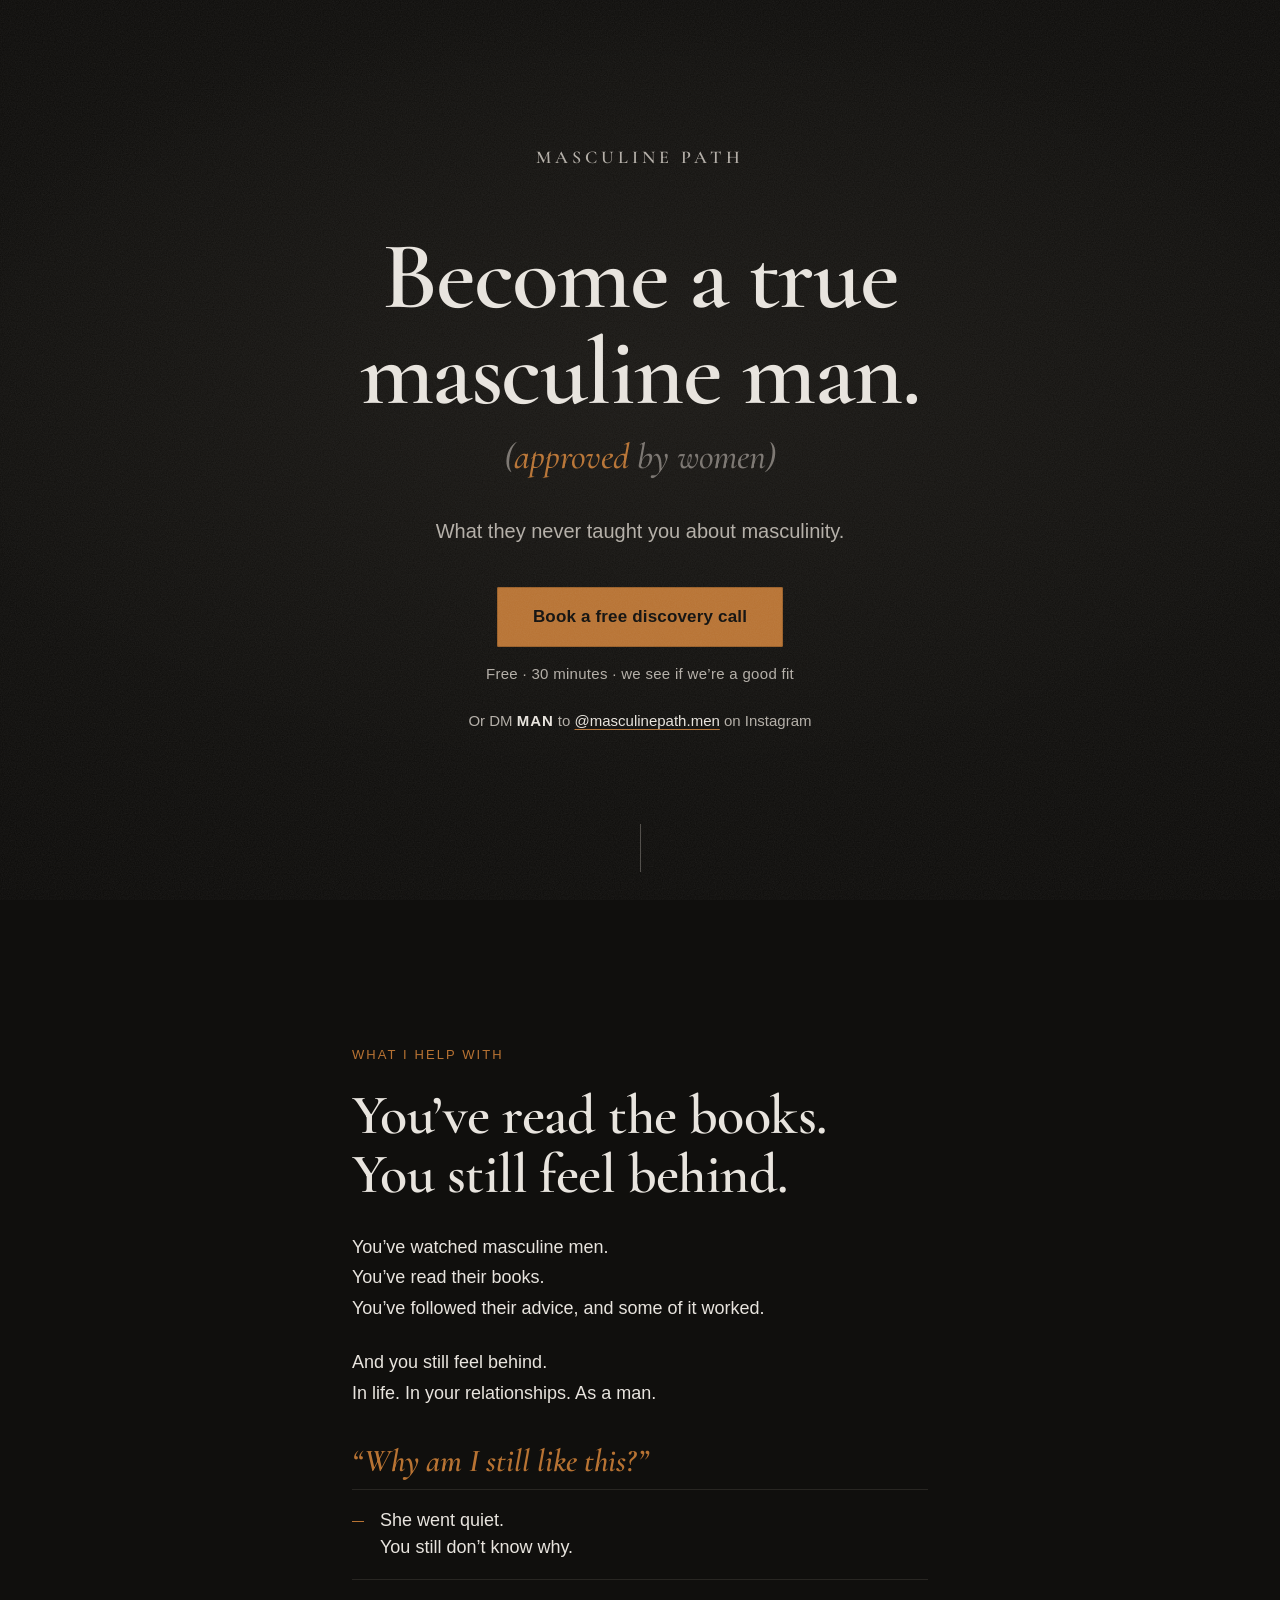
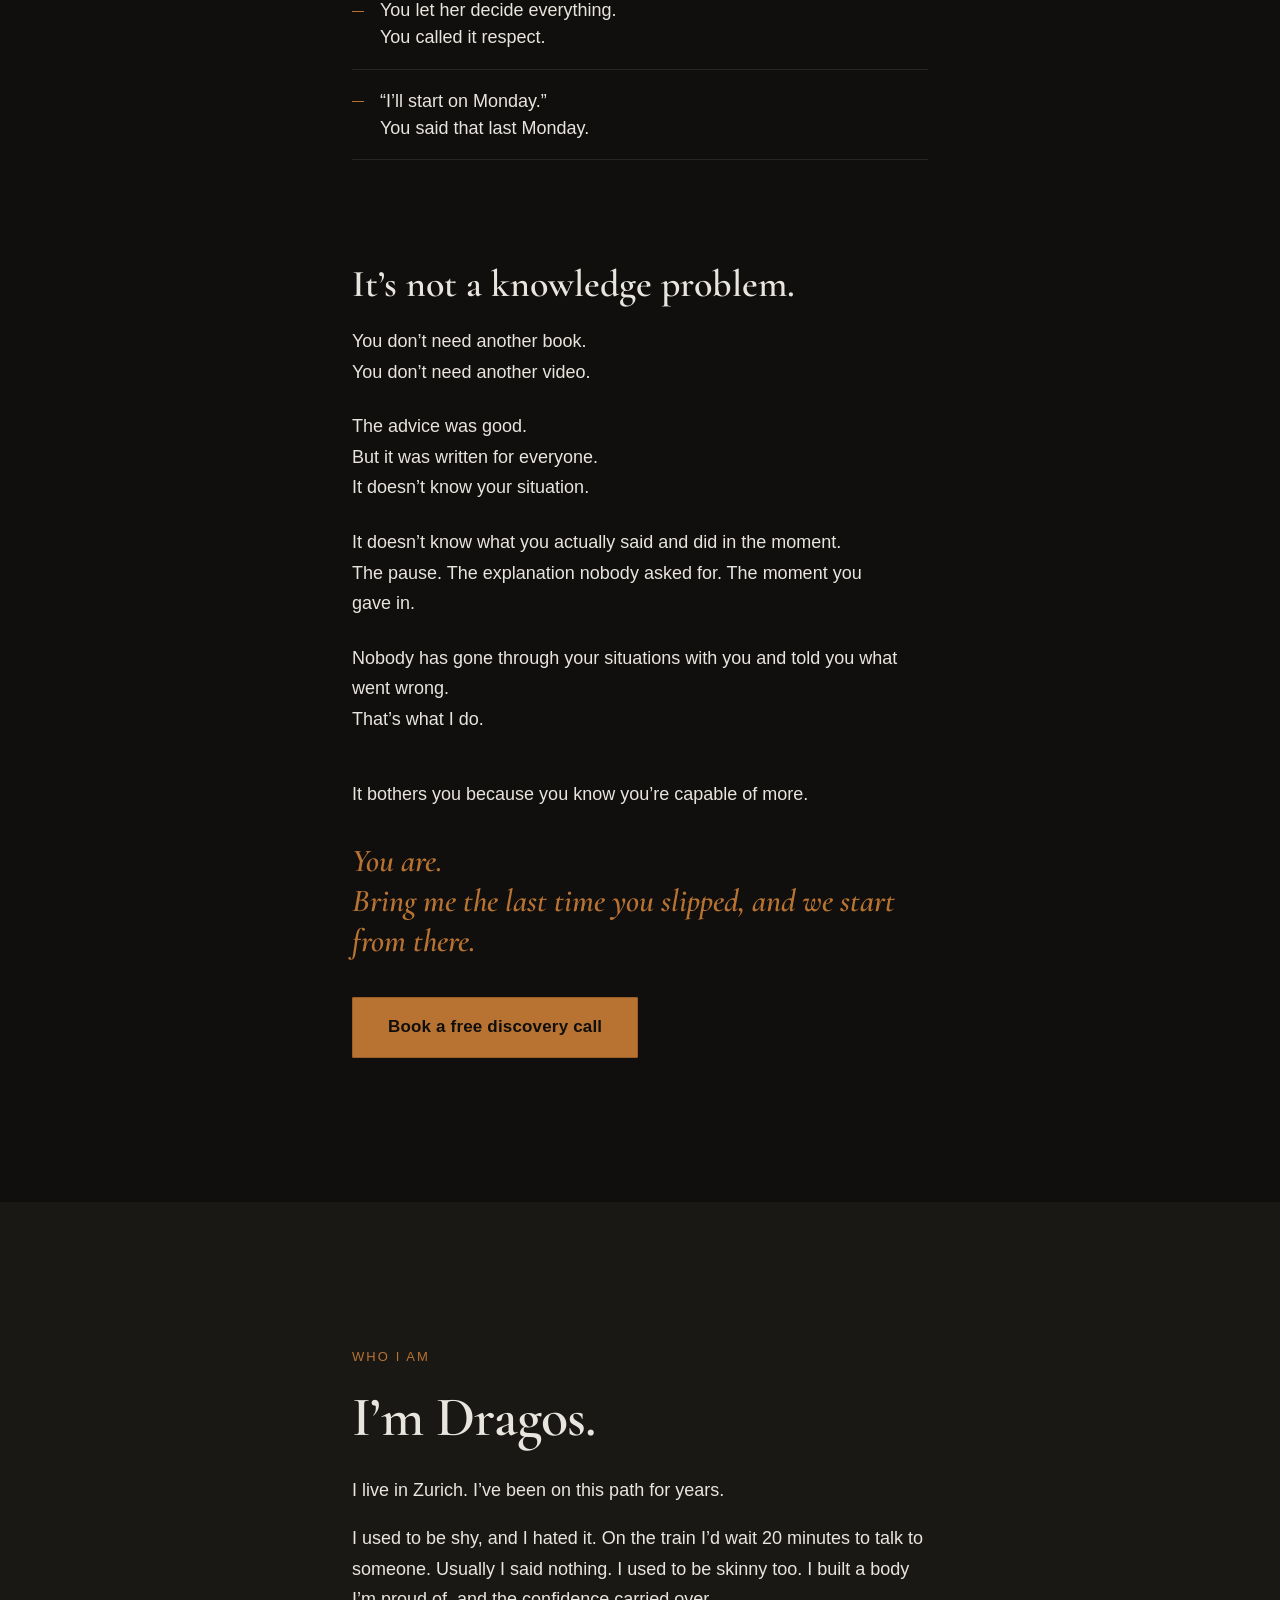
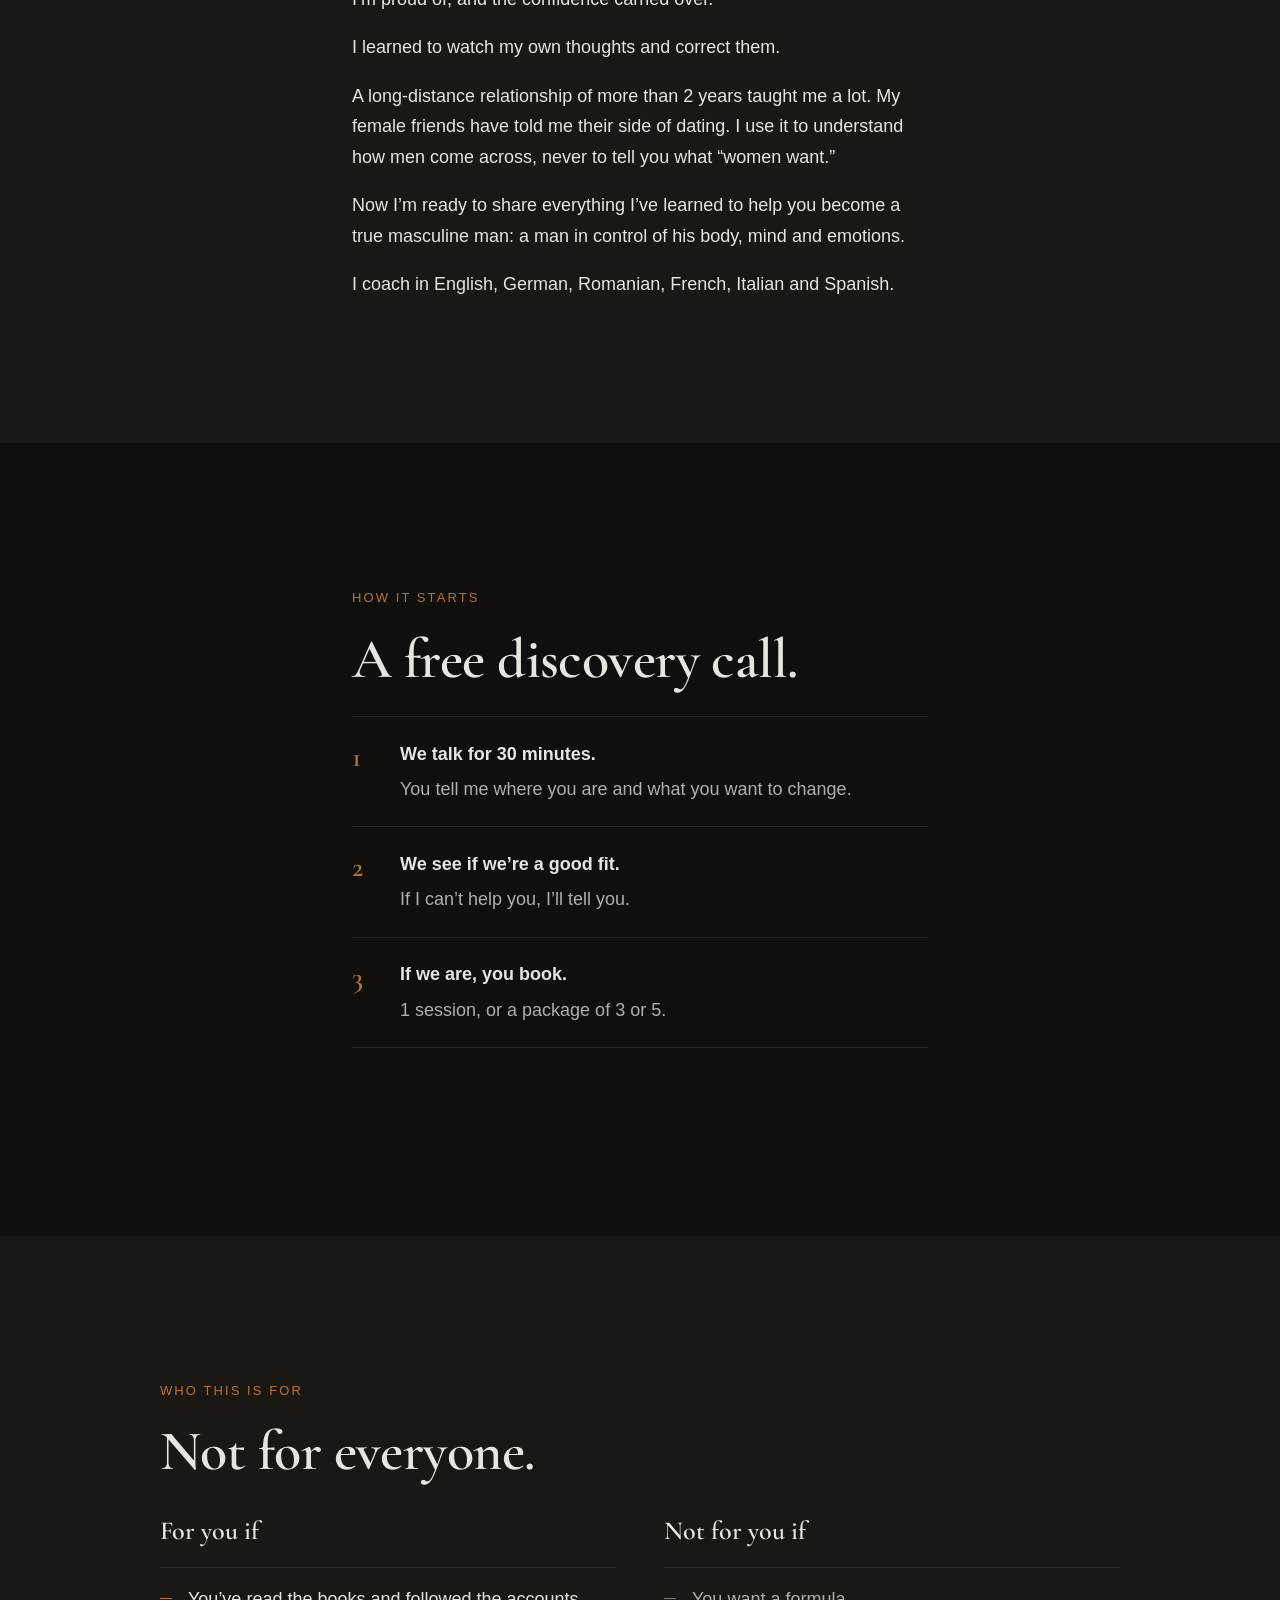
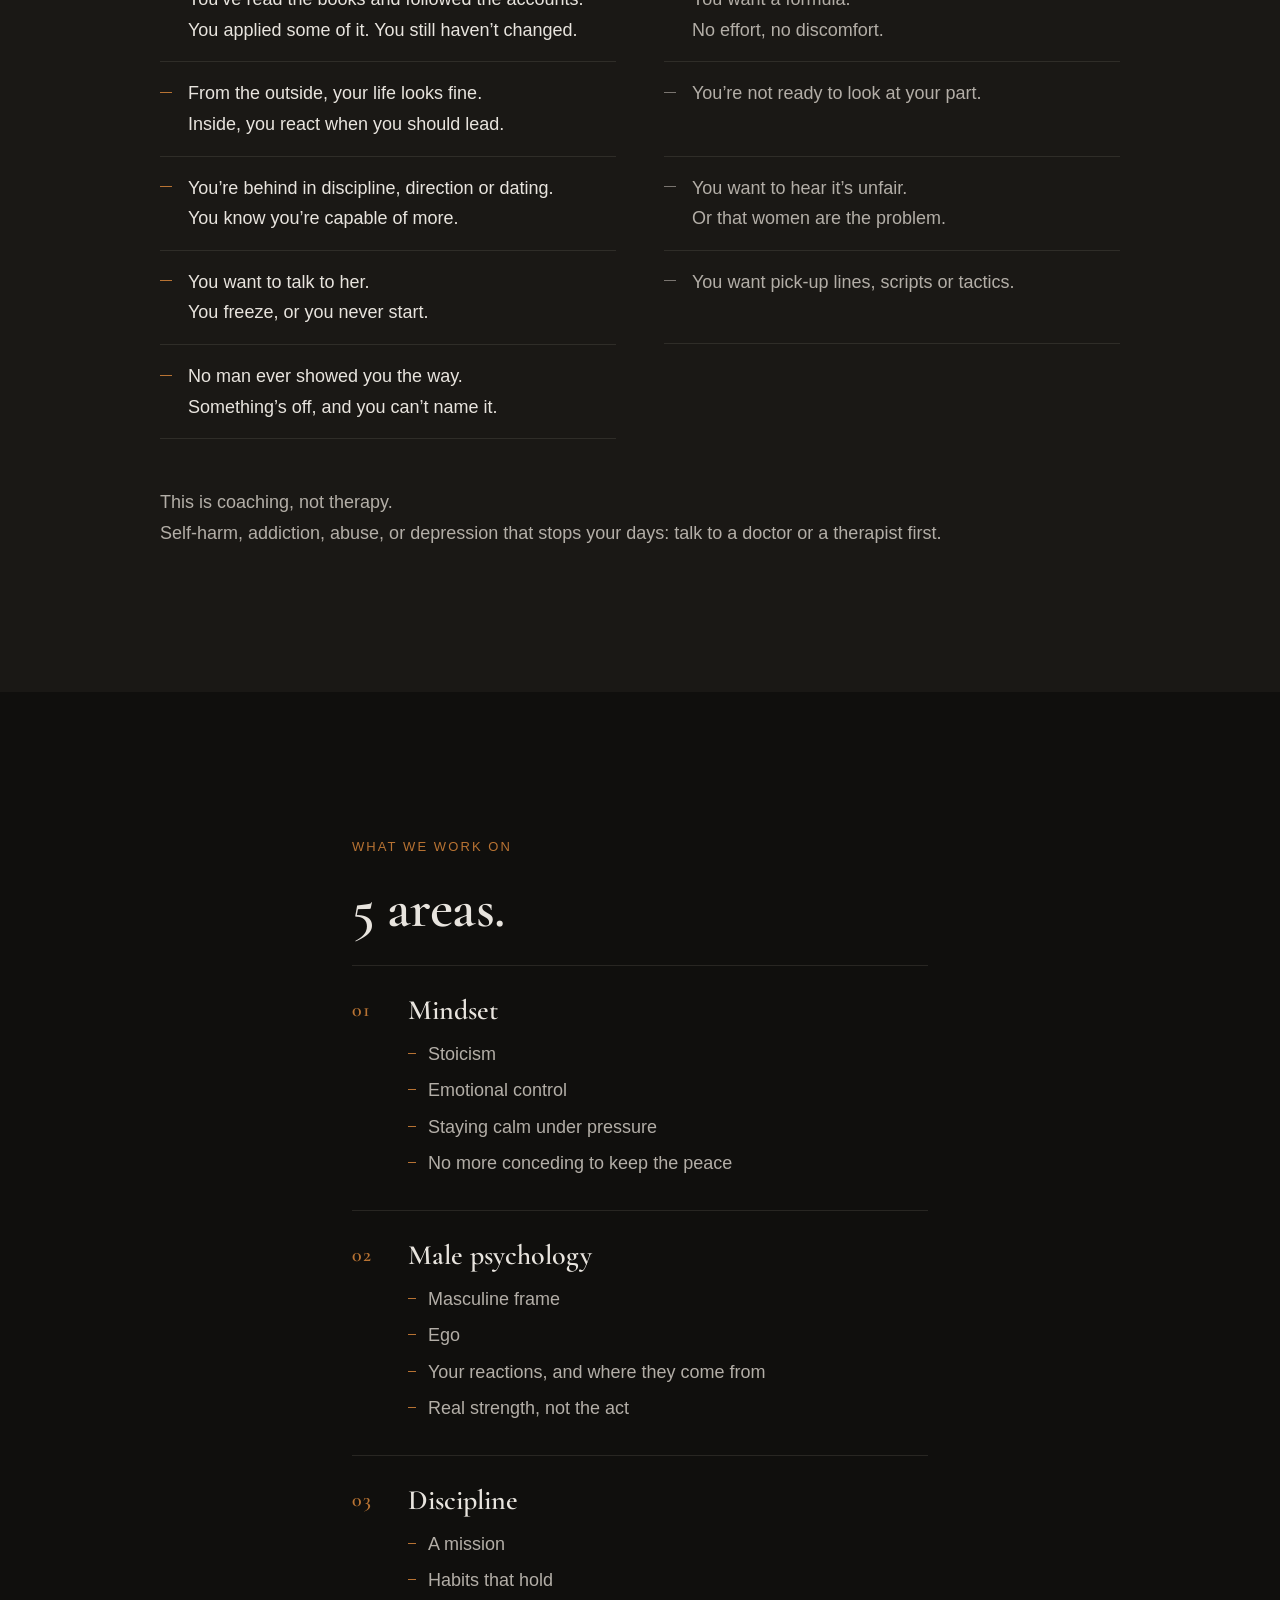
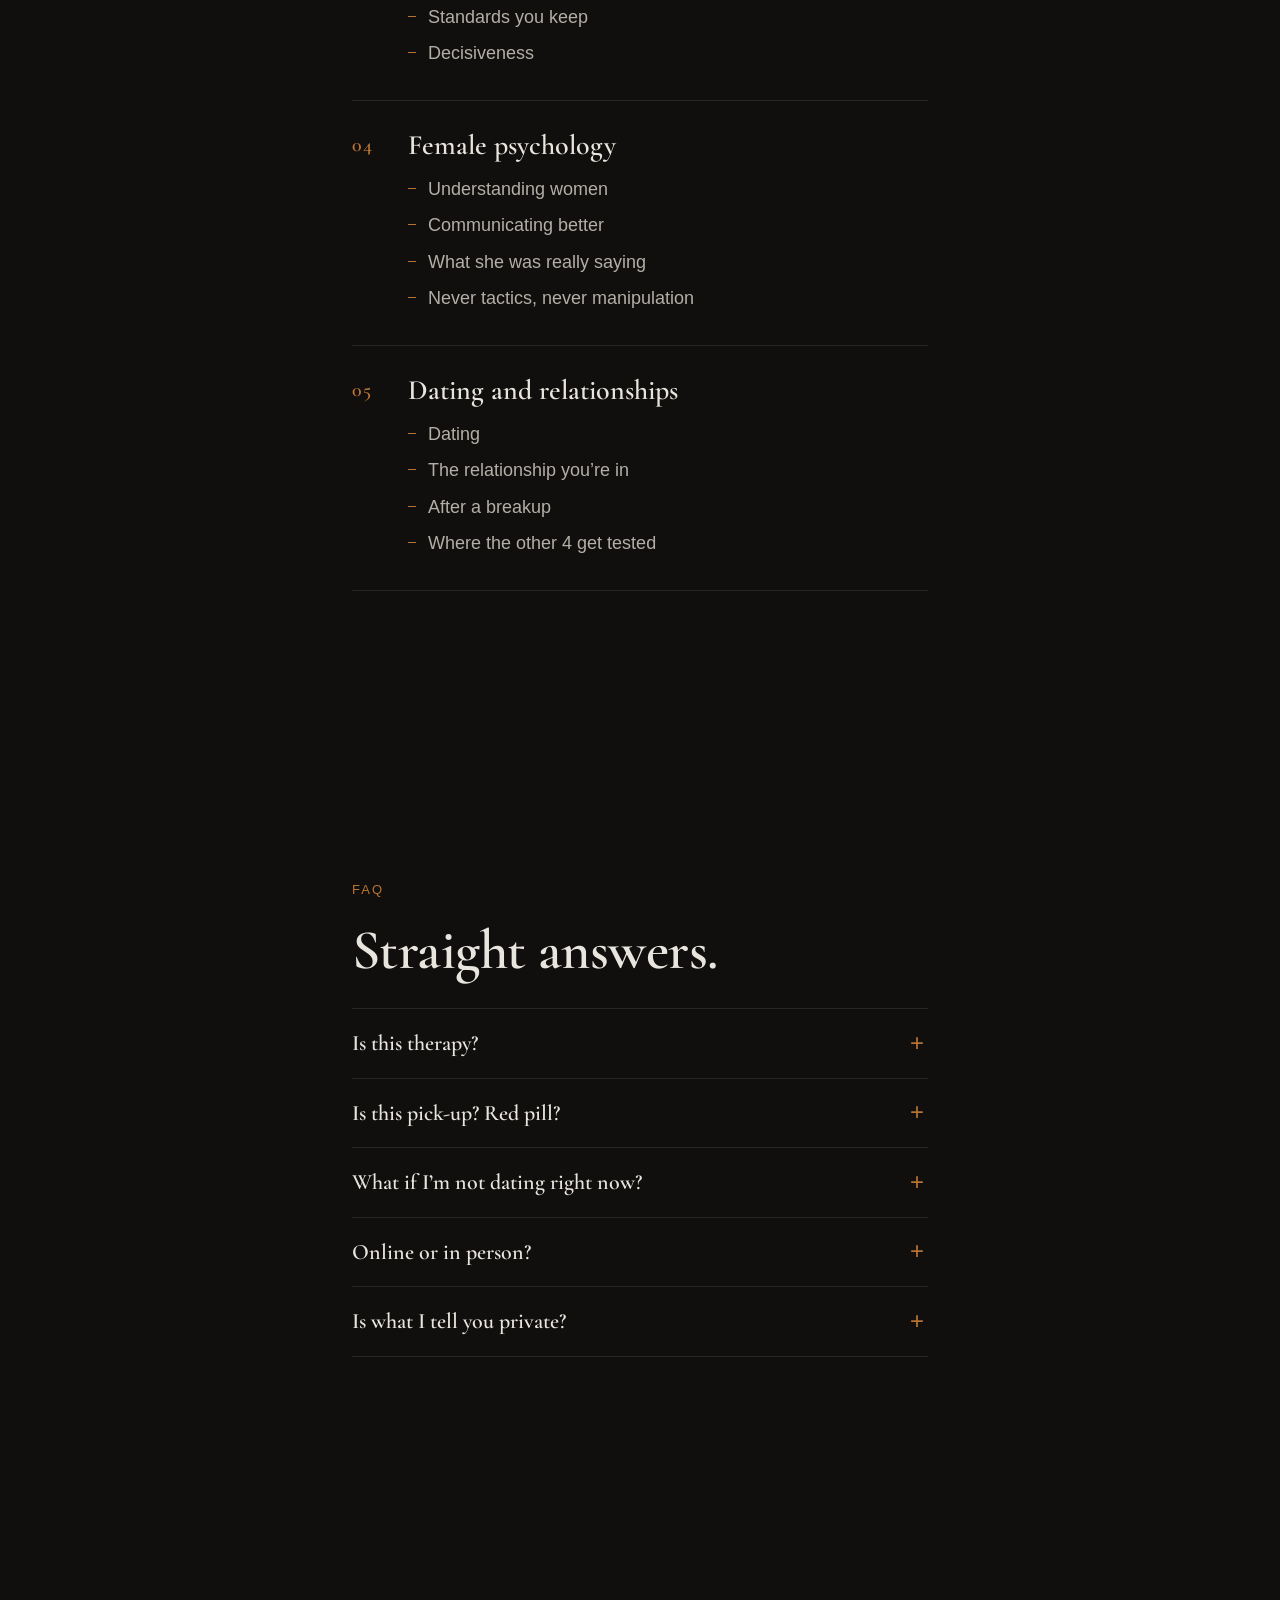
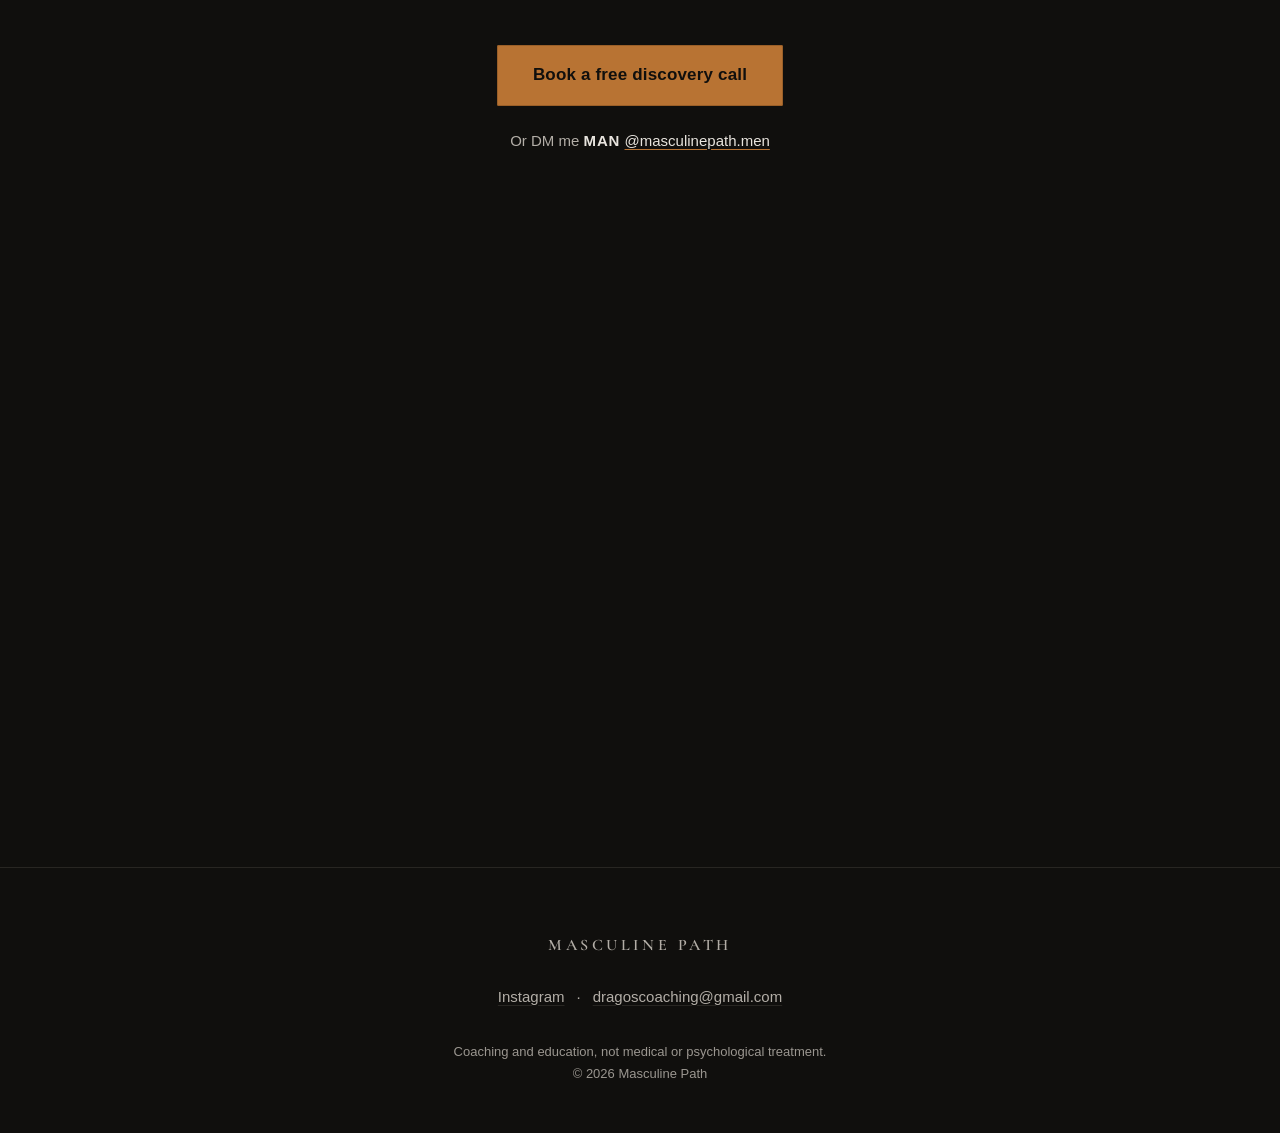
==== index.html @ 235cd3e8 "Remove the prices and packages section" ====
<!doctype html>
<html lang="en">
<head>
<meta charset="utf-8">
<meta name="viewport" content="width=device-width, initial-scale=1, viewport-fit=cover">
<title>Masculine Path · Become a true masculine man</title>
<meta name="description" content="Become a true masculine man (approved by women). What they never taught you about masculinity. 1:1 coaching with Dragos, online or in Zurich. Book a free 30-minute discovery call.">
<meta name="theme-color" content="#100f0d">
<link rel="canonical" href="https://masculinepath.men/">
<link rel="icon" href="favicon.svg" type="image/svg+xml">

<meta property="og:type" content="website">
<meta property="og:site_name" content="Masculine Path">
<meta property="og:url" content="https://masculinepath.men/">
<meta property="og:title" content="Become a true masculine man. (approved by women)">
<meta property="og:description" content="Become a true masculine man (approved by women). What they never taught you about masculinity. Book a free 30-minute discovery call with Dragos.">
<meta property="og:image" content="https://masculinepath.men/og.png">
<meta property="og:image:width" content="1200">
<meta property="og:image:height" content="630">
<meta property="og:image:alt" content="Masculine Path. Become a true masculine man. (approved by women)">
<meta name="twitter:card" content="summary_large_image">
<meta name="twitter:title" content="Become a true masculine man. (approved by women)">
<meta name="twitter:description" content="Become a true masculine man (approved by women). What they never taught you about masculinity. Book a free 30-minute discovery call with Dragos.">

<link rel="preconnect" href="https://fonts.googleapis.com">
<link rel="preconnect" href="https://fonts.gstatic.com" crossorigin>
<link rel="preconnect" href="https://api.fontshare.com" crossorigin>
<link rel="preconnect" href="https://cdn.fontshare.com" crossorigin>
<link href="https://fonts.googleapis.com/css2?family=Cormorant+Garamond:ital,wght@0,500;0,600;0,700;1,500;1,600&display=swap" rel="stylesheet">
<link href="https://api.fontshare.com/v2/css?f[]=satoshi@400,500,700&display=swap" rel="stylesheet">
<link rel="stylesheet" href="style.css">
</head>
<body>
<a class="skip" href="#main">Skip to content</a>
<div class="grain" aria-hidden="true"></div>

<main id="main">

  <!-- 1. HOOK -->
  <header class="hero">
    <div class="hero__plate" aria-hidden="true"></div>
    <div class="hero__inner">
      <p class="wordmark">Masculine Path</p>
      <h1 class="hero__title">Become a true masculine man.</h1>
      <p class="hero__paren">(<em>approved</em> by women)</p>
      <p class="hero__sub">What they never taught you about masculinity.</p>
      <div class="cta">
        <a class="btn" href="#book" data-book>Book a free discovery call</a>
        <p class="cta__note">Free · 30 minutes · <span class="nowrap">we see if we’re a good fit</span></p>
        <p class="cta__alt">Or DM <strong>MAN</strong> to <a href="https://instagram.com/masculinepath.men" rel="noopener">@masculinepath.men</a> on Instagram</p>
      </div>
    </div>
    <span class="hero__mark" aria-hidden="true"></span>
  </header>

  <!-- 2. WHAT I HELP WITH -->
  <section class="section" aria-labelledby="help-title">
    <div class="wrap reveal">
      <p class="eyebrow">What I help with</p>
      <h2 id="help-title" class="h2">You’ve read the books. You still feel behind.</h2>
      <div class="lines">
        <p>You’ve watched masculine men.<br>You’ve read their books.<br>You’ve followed their advice, and some of it worked.</p>
        <p>And you still feel behind.<br>In life. In your relationships. As a man.</p>
        <p class="beat">“Why am I still like this?”</p>
      </div>
      <ul class="moments">
        <li>She went quiet.<br>You still don’t know why.</li>
        <li>You let her decide everything.<br>You called it respect.</li>
        <li>“I’ll start on Monday.”<br>You said that last Monday.</li>
      </ul>
    </div>

    <div class="wrap reveal">
      <h3 class="h3">It’s not a knowledge problem.</h3>
      <div class="lines">
        <p>You don’t need another book.<br>You don’t need another video.</p>
        <p>The advice was good.<br>But it was written for everyone.<br>It doesn’t know your situation.</p>
        <p>It doesn’t know what you actually said and did in the moment.<br>The pause. The explanation nobody asked for. The moment you gave in.</p>
        <p>Nobody has gone through your situations with you and told you what went wrong.<br>That’s what I do.</p>
      </div>
      <div class="lines lines--after-cta">
        <p>It bothers you because you know you’re capable of more.</p>
        <p class="beat">You are.<br>Bring me the last time you slipped, and we start from there.</p>
      </div>
      <div class="cta cta--left">
        <a class="btn" href="#book" data-book>Book a free discovery call</a>
      </div>
    </div>
  </section>

  <!-- 3. WHO I AM -->
  <section class="section section--surface" aria-labelledby="about-title">
    <div class="wrap reveal">
      <p class="eyebrow">Who I am</p>
      <h2 id="about-title" class="h2">I’m Dragos.</h2>
      <div class="prose">
        <p>I live in Zurich. I’ve been on this path for years.</p>
        <p>I used to be shy, and I hated it. On the train I’d wait 20 minutes to talk to someone. Usually I said nothing. I used to be skinny too. I built a body I’m proud of, and the confidence carried over.</p>
        <p>I learned to watch my own thoughts and correct them.</p>
        <p>A long-distance relationship of more than 2&nbsp;years taught me a lot. My female friends have told me their side of dating. I use it to understand how men come across, never to tell you what “women want.”</p>
        <p>Now I’m ready to share everything I’ve learned to help you become a true masculine man: a man in control of his body, mind and emotions.</p>
        <p>I coach in English, German, Romanian, French, Italian and Spanish.</p>
      </div>
    </div>
  </section>

  <!-- 4. THE DISCOVERY CALL -->
  <section class="section" aria-labelledby="call-title">
    <div class="wrap reveal">
      <p class="eyebrow">How it starts</p>
      <h2 id="call-title" class="h2">A free discovery call.</h2>
      <ol class="steps">
        <li><strong>We talk for 30 minutes.</strong>You tell me where you are and what you want to change.</li>
        <li><strong>We see if we’re a good fit.</strong>If I can’t help you, I’ll tell you.</li>
        <li><strong>If we are, you book.</strong>1 session, or a package of 3 or 5.</li>
      </ol>
    </div>
  </section>

  <!-- 5. WHO IT'S FOR -->
  <section class="section section--surface" aria-labelledby="for-title">
    <div class="wrap wrap--wide reveal">
      <p class="eyebrow">Who this is for</p>
      <h2 id="for-title" class="h2">Not for everyone.</h2>
      <div class="fit">
        <ul class="fit__col fit__col--yes" role="list" aria-labelledby="fit-yes">
          <li class="fit__head" id="fit-yes">For you if</li>
          <li>You’ve read the books and followed the accounts.<br>You applied some of it. You still haven’t changed.</li>
          <li>From the outside, your life looks fine.<br>Inside, you react when you should lead.</li>
          <li>You’re behind in discipline, direction or dating.<br>You know you’re capable of more.</li>
          <li>You want to talk to her.<br>You freeze, or you never start.</li>
          <li>No man ever showed you the way.<br>Something’s off, and you can’t name it.</li>
        </ul>
        <ul class="fit__col fit__col--no" role="list" aria-labelledby="fit-no">
          <li class="fit__head" id="fit-no">Not for you if</li>
          <li>You want a formula.<br>No effort, no discomfort.</li>
          <li>You’re not ready to look at your part.</li>
          <li>You want to hear it’s unfair.<br>Or that women are the problem.</li>
          <li>You want pick-up lines, scripts or tactics.</li>
        </ul>
      </div>
      <div class="prose care">
        <p>This is coaching, not therapy.<br><span class="care__line">Self-harm, addiction, abuse, or depression that stops your days: talk to a doctor or a therapist first.</span></p>
      </div>
    </div>
  </section>

  <!-- 6. WHAT WE WORK ON -->
  <section class="section" aria-labelledby="work-title">
    <div class="wrap reveal">
      <p class="eyebrow">What we work on</p>
      <h2 id="work-title" class="h2">5 areas.</h2>
      <ol class="areas">
        <li class="area">
          <span class="area__num" aria-hidden="true">01</span>
          <div>
            <h4 class="area__title">Mindset</h4>
            <ul class="area__list"><li>Stoicism</li><li>Emotional control</li><li>Staying calm under pressure</li><li>No more conceding to keep the peace</li></ul>
          </div>
        </li>
        <li class="area">
          <span class="area__num" aria-hidden="true">02</span>
          <div>
            <h4 class="area__title">Male psychology</h4>
            <ul class="area__list"><li>Masculine frame</li><li>Ego</li><li>Your reactions, and where they come from</li><li>Real strength, not the act</li></ul>
          </div>
        </li>
        <li class="area">
          <span class="area__num" aria-hidden="true">03</span>
          <div>
            <h4 class="area__title">Discipline</h4>
            <ul class="area__list"><li>A mission</li><li>Habits that hold</li><li>Standards you keep</li><li>Decisiveness</li></ul>
          </div>
        </li>
        <li class="area">
          <span class="area__num" aria-hidden="true">04</span>
          <div>
            <h4 class="area__title">Female psychology</h4>
            <ul class="area__list"><li>Understanding women</li><li>Communicating better</li><li>What she was really saying</li><li>Never tactics, never manipulation</li></ul>
          </div>
        </li>
        <li class="area">
          <span class="area__num" aria-hidden="true">05</span>
          <div>
            <h4 class="area__title">Dating and relationships</h4>
            <ul class="area__list"><li>Dating</li><li>The relationship you’re in</li><li>After a breakup</li><li>Where the other 4 get tested</li></ul>
          </div>
        </li>
      </ol>
    </div>
  </section>

  <!-- 7. FAQ -->
  <section class="section" aria-labelledby="faq-title">
    <div class="wrap reveal">
      <p class="eyebrow">FAQ</p>
      <h2 id="faq-title" class="h2">Straight answers.</h2>
      <div class="faq">
        <details>
          <summary>Is this therapy?</summary>
          <p>No. It’s coaching.<br>If something heavier is going on, I’ll tell you.<br>And I’ll point you to someone trained for it.</p>
        </details>
        <details>
          <summary>Is this pick-up? Red pill?</summary>
          <p>No. No lines, no tactics, no bitterness.<br>The goal is to make you stronger.<br>Not angrier.</p>
        </details>
        <details>
          <summary>What if I’m not dating right now?</summary>
          <p>Fine. If you want to talk to women and you freeze, that’s exactly what we work on.<br>If it’s not about women, bring a moment from work, family or a bad week.</p>
        </details>
        <details>
          <summary>Online or in person?</summary>
          <p>Both.<br>Online works anywhere.<br>If you live in Zurich, we can meet.</p>
        </details>
        <details>
          <summary>Is what I tell you private?</summary>
          <p>Nothing you tell me is ever published or used in marketing without your written permission.</p>
        </details>
      </div>
    </div>
  </section>

  <!-- 8. FINAL CTA -->
  <section class="section section--final" id="book" aria-labelledby="book-title">
    <h2 id="book-title" class="visually-hidden">Book a free discovery call</h2>
    <div class="wrap wrap--center">
      <div class="cta cta--center">
        <a class="btn" href="#book" data-book>Book a free discovery call</a>
        <p class="cta__alt">Or DM me <strong>MAN</strong> <a href="https://instagram.com/masculinepath.men" rel="noopener">@masculinepath.men</a></p>
      </div>
    </div>
    <!-- Cal.com inline embed. Activated by script.js when BOOKING_URL is a cal.com link. -->
    <div class="embed" id="cal-inline" hidden></div>
  </section>

</main>

<footer class="footer">
  <div class="wrap wrap--center">
    <p class="wordmark wordmark--footer">Masculine Path</p>
    <p class="footer__links">
      <a href="https://www.instagram.com/masculinepath.men/" rel="noopener">Instagram</a>
      <span aria-hidden="true">·</span>
      <a href="mailto:dragoscoaching@gmail.com">dragoscoaching@gmail.com</a>
    </p>
    <p class="footer__small">Coaching and education, not medical or psychological treatment.<br>© 2026 Masculine Path</p>
  </div>
</footer>

<script src="script.js" defer></script>
</body>
</html>
---- style.css ----
/* Masculine Path · Grounded Minimalism
   Palette from business-context/branding_and_visual_identity.md, nothing else.
   --text-soft is --text at ~75% on the background: used for small secondary copy,
   because stone (#7a7570) is 4.2:1 on #100f0d and fails WCAG AA below 24px. */
:root {
  --bg: #100f0d;
  --surface: #1a1815;
  --text: #e8e4de;
  --text-soft: #b3aea7;
  --muted: #7a7570;
  --accent: #b87333;
  --accent-hover: #9a5f28;
  --line: rgba(122, 117, 112, 0.22);

  --display: "Cormorant Garamond", "Cormorant", Georgia, "Times New Roman", serif;
  --body: "Satoshi", -apple-system, BlinkMacSystemFont, "Helvetica Neue", Arial, sans-serif;

  --gutter: 1.25rem;
  --measure: 36rem;
  --space: clamp(5rem, 14vw, 9rem);
}

*, *::before, *::after { box-sizing: border-box; }
html { -webkit-text-size-adjust: 100%; scroll-behavior: smooth; }
body {
  margin: 0;
  background: var(--bg);
  color: var(--text);
  font-family: var(--body);
  font-size: 1.0625rem;
  line-height: 1.7;
  -webkit-font-smoothing: antialiased;
  text-rendering: optimizeLegibility;
  overflow-x: hidden;
}
h1, h2, h3, h4, p, ul, ol, dl, dd, blockquote { margin: 0; }
a { color: inherit; }
::selection { background: var(--accent); color: var(--bg); }

:focus-visible {
  outline: 2px solid var(--accent);
  outline-offset: 4px;
  border-radius: 2px;
}

.skip {
  position: absolute; left: var(--gutter); top: -4rem; z-index: 20;
  background: var(--accent); color: var(--bg);
  padding: 0.6rem 1rem; font-weight: 700; text-decoration: none; border-radius: 2px;
}
.skip:focus { top: 1rem; }

/* Film grain: static warm noise, same feel as the IG videos, no animation. */
.grain {
  position: fixed; inset: 0; z-index: 10; pointer-events: none;
  opacity: 0.07;
  background-image: url("data:image/svg+xml,%3Csvg xmlns='http://www.w3.org/2000/svg' width='220' height='220'%3E%3Cfilter id='n'%3E%3CfeTurbulence type='fractalNoise' baseFrequency='0.85' numOctaves='2' stitchTiles='stitch'/%3E%3CfeColorMatrix values='0 0 0 0 0.91 0 0 0 0 0.89 0 0 0 0 0.87 0 0 0 1 0'/%3E%3C/filter%3E%3Crect width='100%25' height='100%25' filter='url(%23n)'/%3E%3C/svg%3E");
  background-size: 220px 220px;
}

/* ---------- Type ---------- */
.wordmark {
  font-family: var(--display);
  font-weight: 600;
  font-size: 1.125rem;
  letter-spacing: 0.22em;
  text-transform: uppercase;
  color: var(--text-soft);
}
.eyebrow {
  font-size: 0.8125rem;
  font-weight: 500;
  letter-spacing: 0.16em;
  text-transform: uppercase;
  color: var(--accent);
  margin-bottom: 1.25rem;
}
.h2 {
  font-family: var(--display);
  font-weight: 600;
  font-size: clamp(2.25rem, 8vw, 3.5rem);
  line-height: 1.05;
  letter-spacing: -0.01em;
  margin-bottom: 1.75rem;
  text-wrap: balance;
}
.h3 {
  font-family: var(--display);
  font-weight: 600;
  font-size: clamp(1.75rem, 6vw, 2.375rem);
  line-height: 1.1;
  margin-bottom: 1.25rem;
  text-wrap: balance;
}
.h3--small { font-size: clamp(1.5rem, 5vw, 1.875rem); margin-top: 3.5rem; }
.prose p + p { margin-top: 1.1rem; }
.prose p { text-wrap: pretty; }
.beat {
  font-family: var(--display);
  font-style: italic;
  font-weight: 600;
  font-size: clamp(1.5rem, 5.4vw, 2rem);
  line-height: 1.25;
  color: var(--accent);
  margin-top: 2rem !important;
}

/* ---------- Layout ---------- */
.wrap {
  width: 100%;
  max-width: calc(var(--measure) + 2 * var(--gutter));
  margin: 0 auto;
  padding: 0 var(--gutter);
}
.wrap + .wrap { margin-top: clamp(4rem, 11vw, 6.5rem); }
.wrap--wide { max-width: calc(60rem + 2 * var(--gutter)); }
.wrap--center { text-align: center; }
.section { padding: var(--space) 0; position: relative; }
.section--surface { background: var(--surface); }


/* ---------- Hero ---------- */
.hero {
  position: relative;
  min-height: 100vh;
  min-height: 100svh;
  display: flex;
  align-items: center;
  justify-content: center;
  padding: 4.5rem var(--gutter) 6rem;
  overflow: hidden;
  isolation: isolate;
}
.hero__plate {
  position: absolute; inset: -10%; z-index: -1;
  background:
    radial-gradient(ellipse 80% 60% at 50% 46%, rgba(8, 7, 6, 0) 52%, rgba(8, 7, 6, 0.6) 100%),
    radial-gradient(ellipse 60% 44% at 50% 44%, var(--surface) 0%, rgba(26, 24, 21, 0.5) 40%, var(--bg) 80%);
}
.hero__inner { width: 100%; max-width: 46rem; text-align: center; }
.hero .wordmark { margin-bottom: 3.5rem; }
.hero__title {
  font-family: var(--display);
  font-weight: 600;
  font-size: clamp(3rem, 13.5vw, 6rem);
  line-height: 1;
  letter-spacing: -0.015em;
  max-width: 6.6em;
  margin: 0 auto;
  text-wrap: balance;
}
.hero__paren {
  margin-top: 0.9rem;
  font-family: var(--display);
  font-style: italic;
  font-weight: 500;
  font-size: clamp(1.625rem, 6.4vw, 2.25rem);
  line-height: 1.2;
  color: var(--muted);
}
.hero__paren em { color: var(--accent); font-style: italic; }
.hero__sub {
  max-width: 30rem;
  text-wrap: balance;
  margin: 2.25rem auto 0;
  font-size: clamp(1.0625rem, 4.4vw, 1.25rem);
  line-height: 1.6;
  color: var(--text-soft);
}
.hero__sub em { font-style: normal; color: var(--text); font-weight: 700; }
.hero__mark {
  position: absolute; left: 50%; bottom: 1.75rem;
  width: 1px; height: 3rem; background: var(--muted); opacity: 0.6;
}

/* ---------- CTA ---------- */
.cta { margin-top: 2.5rem; display: flex; flex-direction: column; align-items: center; gap: 0.85rem; }
.btn {
  display: inline-flex; align-items: center; justify-content: center;
  min-height: 3.5rem;
  min-width: 15rem;
  padding: 1rem 2.25rem;
  background: var(--accent);
  color: var(--bg);
  font-family: var(--body);
  font-weight: 700;
  font-size: 1.0625rem;
  letter-spacing: 0.01em;
  text-decoration: none;
  border-radius: 2px;
  box-shadow: 0 0 0 1px var(--accent-hover) inset;
  transition: transform 0.2s ease, box-shadow 0.2s ease;
}
.btn:hover { transform: translateY(-1px); box-shadow: 0 0 0 1px var(--accent-hover) inset, 0 10px 28px -12px rgba(184, 115, 51, 0.55); }
.btn:active { transform: translateY(0); }
.btn:focus-visible { outline-color: var(--text); }
.cta__note { font-size: 0.9375rem; color: var(--text-soft); letter-spacing: 0.02em; }
.cta__alt { font-size: 0.9375rem; color: var(--text-soft); margin-top: 0.5rem; }
.cta__alt strong { color: var(--text); font-weight: 700; letter-spacing: 0.06em; }
.cta__alt a { color: var(--text); text-decoration-color: var(--accent); text-underline-offset: 3px; }
.cta__alt a:hover { color: var(--accent); }

/* ---------- Lines: short, one thought per line ---------- */
.lines p, .prose p, .steps li, .moments li, .fit__col li, .faq details p { text-wrap: pretty; }
.lines p + p { margin-top: 1.5rem; }
.lines .beat { margin-top: 2.25rem; }

/* ---------- Moments ---------- */
.moments { list-style: none; padding: 0; margin: 0.5rem 0 3rem; }
.moments li {
  position: relative;
  padding: 1.1rem 0 1.1rem 1.75rem;
  border-top: 1px solid var(--line);
  font-size: 1.125rem;
  line-height: 1.5;
}
.moments li:last-child { border-bottom: 1px solid var(--line); }
.moments li::before {
  content: "";
  position: absolute; left: 0; top: 1.95rem;
  width: 0.75rem; height: 1px; background: var(--accent);
}

/* ---------- Areas ---------- */
.areas { list-style: none; padding: 0; margin: 0; border-top: 1px solid var(--line); }
.area {
  display: grid;
  grid-template-columns: 2.75rem 1fr;
  gap: 0 0.75rem;
  padding: 1.75rem 0;
  border-bottom: 1px solid var(--line);
}
.area__num {
  font-family: var(--display); font-weight: 600;
  font-size: 1.25rem; letter-spacing: 0.06em;
  color: var(--accent); line-height: 2.1rem;
}
.area__title {
  font-family: var(--display); font-weight: 600;
  font-size: 1.75rem; line-height: 1.2; margin: 0 0 0.5rem;
}
.area__list { list-style: none; padding: 0; margin: 0; }
.area__list li { position: relative; padding: 0.3rem 0 0.3rem 1.25rem; color: var(--text-soft); line-height: 1.5; text-wrap: pretty; }
.area__list li::before {
  content: ""; position: absolute; left: 0; top: 1.05rem;
  width: 0.5rem; height: 1px; background: var(--accent);
}

/* ---------- Steps ---------- */
.steps { list-style: none; padding: 0; counter-reset: s; margin: 0.5rem 0 2.75rem; }
.steps li {
  counter-increment: s;
  position: relative;
  padding: 1.35rem 0 1.35rem 3rem;
  border-top: 1px solid var(--line);
  color: var(--text-soft);
}
.steps li:last-child { border-bottom: 1px solid var(--line); }
.steps li::before {
  content: counter(s);
  position: absolute; left: 0; top: 1.05rem;
  font-family: var(--display); font-weight: 600; font-size: 1.75rem;
  color: var(--accent);
}
.steps strong { display: block; color: var(--text); font-weight: 700; font-size: 1.125rem; margin-bottom: 0.3rem; }
.visually-hidden {
  position: absolute !important; width: 1px; height: 1px; overflow: hidden;
  clip: rect(0 0 0 0); clip-path: inset(50%); white-space: nowrap;
}

/* ---------- For / not for ---------- */
.fit { margin-top: 0.5rem; }
.fit__col { list-style: none; padding: 0; margin: 0; }
.fit__col + .fit__col { margin-top: 2.5rem; }
.fit__col li {
  position: relative;
  padding: 1rem 0 1rem 1.75rem;
  border-top: 1px solid var(--line);
  color: var(--text-soft);
}
.fit__col li::before {
  content: "";
  position: absolute; left: 0; top: 1.85rem;
  width: 0.75rem; height: 1px; background: var(--accent);
}
.fit__col--no li::before { background: var(--muted); }
.fit__col--yes li:not(.fit__head) { color: var(--text); }
.fit__col li.fit__head {
  padding: 0 0 0.9rem;
  border-top: 0;
  font-family: var(--display); font-weight: 600; font-size: 1.625rem;
  color: var(--text);
}
.fit__col li.fit__head::before { display: none; }
.fit__col li:last-child { border-bottom: 1px solid var(--line); }
@media (min-width: 760px) {
  /* Two columns with rows aligned across them: each column's items flow into a shared grid. */
  .fit {
    display: grid;
    grid-template-columns: 1fr 1fr;
    grid-template-rows: repeat(6, auto);
    grid-auto-flow: column;
    column-gap: 3rem;
  }
  .fit__col { display: contents; }
  .fit__col + .fit__col { margin-top: 0; }
  .fit__col li:last-child { border-bottom: 1px solid var(--line); }
}
.care { margin-top: 3rem; color: var(--text-soft); max-width: none; }
@media (min-width: 900px) { .care__line { white-space: nowrap; } }

/* ---------- FAQ ---------- */
.faq { border-top: 1px solid var(--line); }
.faq details { border-bottom: 1px solid var(--line); }
.faq summary {
  list-style: none;
  cursor: pointer;
  position: relative;
  padding: 1.25rem 2.5rem 1.25rem 0;
  font-family: var(--display); font-weight: 600;
  font-size: 1.375rem; line-height: 1.3;
}
.faq summary::-webkit-details-marker { display: none; }
.faq summary::after {
  content: "+";
  position: absolute; right: 0.25rem; top: 1.1rem;
  font-family: var(--body); font-weight: 400; font-size: 1.5rem;
  color: var(--accent);
  transition: transform 0.2s ease;
}
.faq details[open] summary::after { transform: rotate(45deg); }
.faq summary:hover { color: var(--accent); }
.faq details p { padding: 0 0 1.5rem; color: var(--text-soft); }

/* ---------- Final ---------- */
.section--final { padding-bottom: calc(var(--space) * 0.85); }
.cta--center { margin-top: 0; }
.embed {
  max-width: 60rem; margin: 3rem auto 0; padding: 0 var(--gutter);
  min-height: 34rem;
}

/* ---------- Footer ---------- */
.footer { padding: 4rem 0 3rem; border-top: 1px solid var(--line); }
.wordmark--footer { font-size: 1rem; }
.footer__tag { font-family: var(--display); font-style: italic; font-size: 1.25rem; color: var(--text); margin-top: 0.75rem; }
.footer__links { margin-top: 1.5rem; font-size: 0.9375rem; color: var(--text-soft); display: flex; gap: 0.75rem; justify-content: center; flex-wrap: wrap; }
.footer__links a { color: var(--text-soft); text-underline-offset: 3px; text-decoration-color: var(--line); }
.footer__links a:hover { color: var(--accent); }
.footer__small { margin-top: 2rem; font-size: 0.8125rem; line-height: 1.7; color: var(--text-soft); opacity: 0.85; }

/* ---------- Reveal (only when JS is running and motion is welcome) ---------- */
.reveal-on .reveal { opacity: 0; transform: translateY(14px); transition: opacity 0.9s ease, transform 0.9s ease; }
.reveal-on .reveal.is-visible { opacity: 1; transform: none; }

@media (min-width: 900px) {
  :root { --gutter: 2rem; }
  body { font-size: 1.125rem; }
}

@media (prefers-reduced-motion: reduce) {
  html { scroll-behavior: auto; }
  .reveal-on .reveal { opacity: 1; transform: none; transition: none; }
  .btn, .faq summary::after { transition: none; }
  .btn:hover { transform: none; }
}
.nowrap { white-space: nowrap; }
.cta--left { align-items: flex-start; margin-top: 2.25rem; }
.lines--after-cta { margin-top: 2.75rem; }
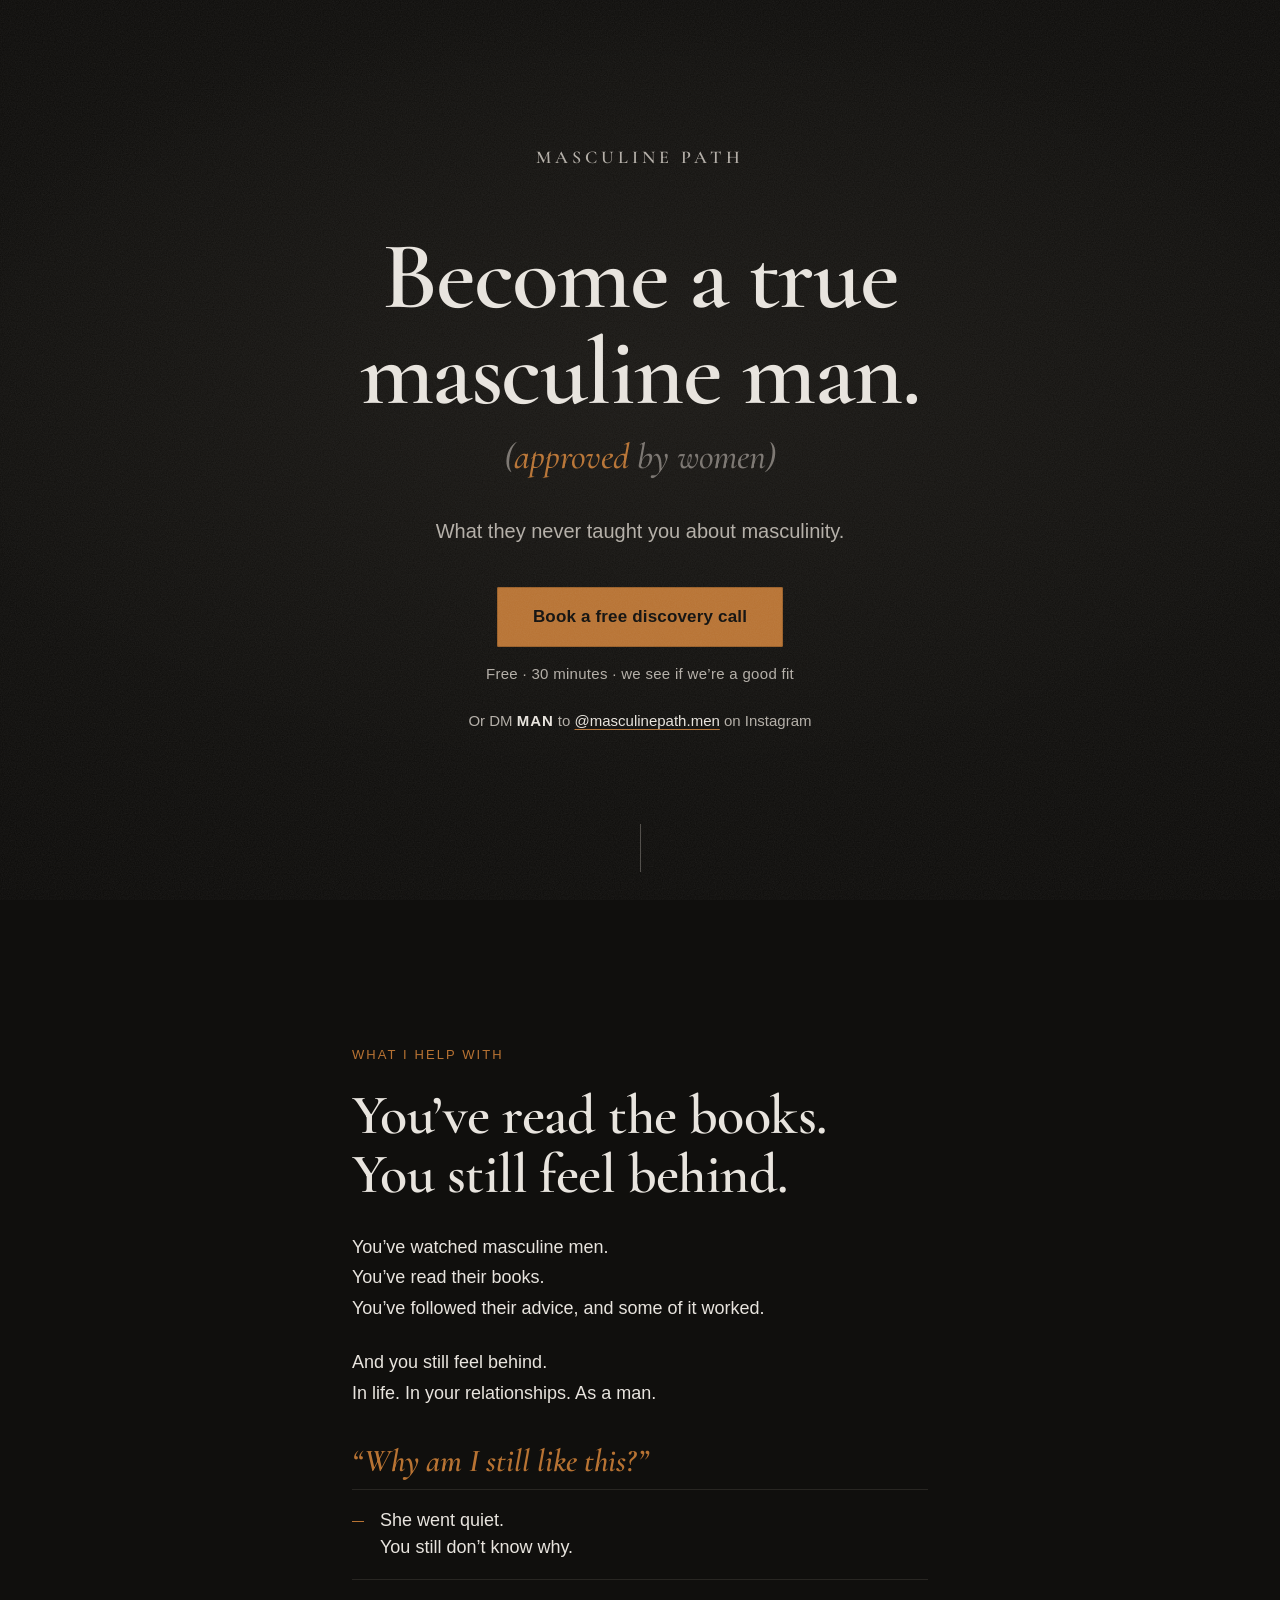
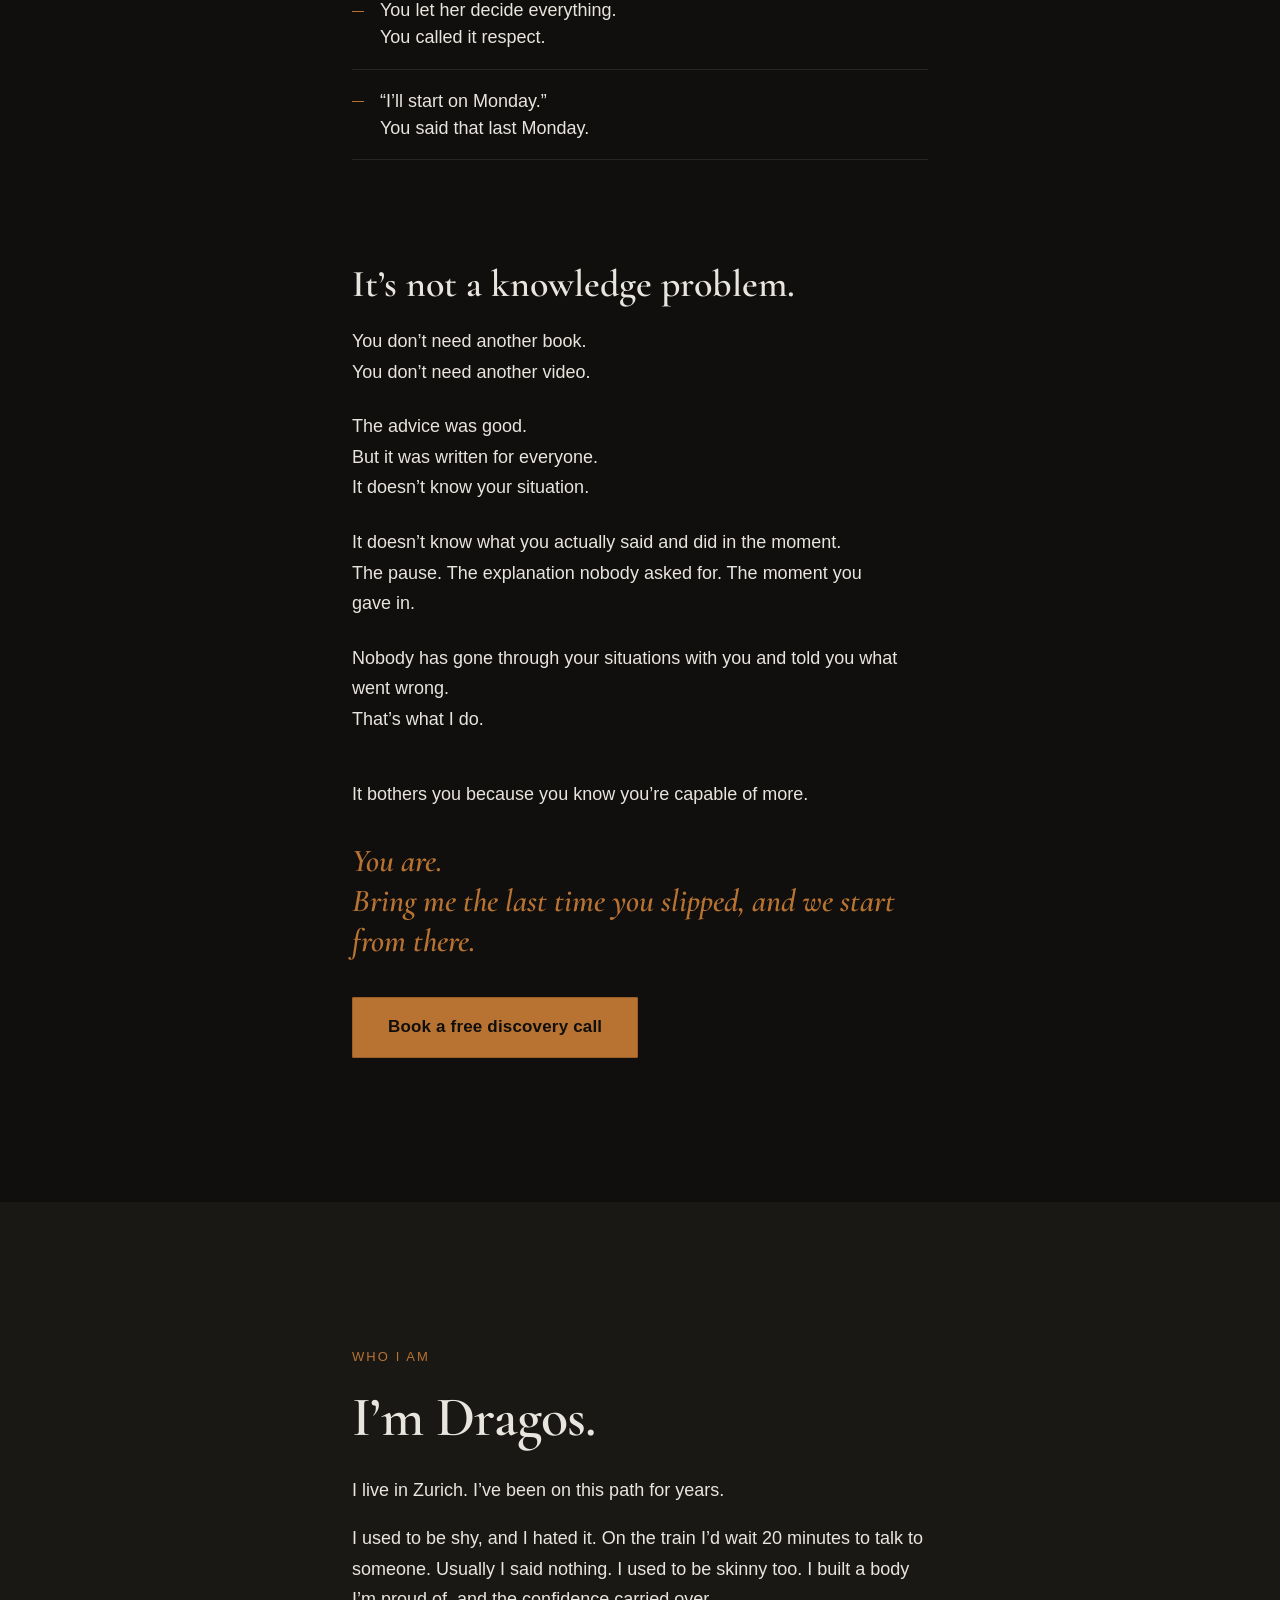
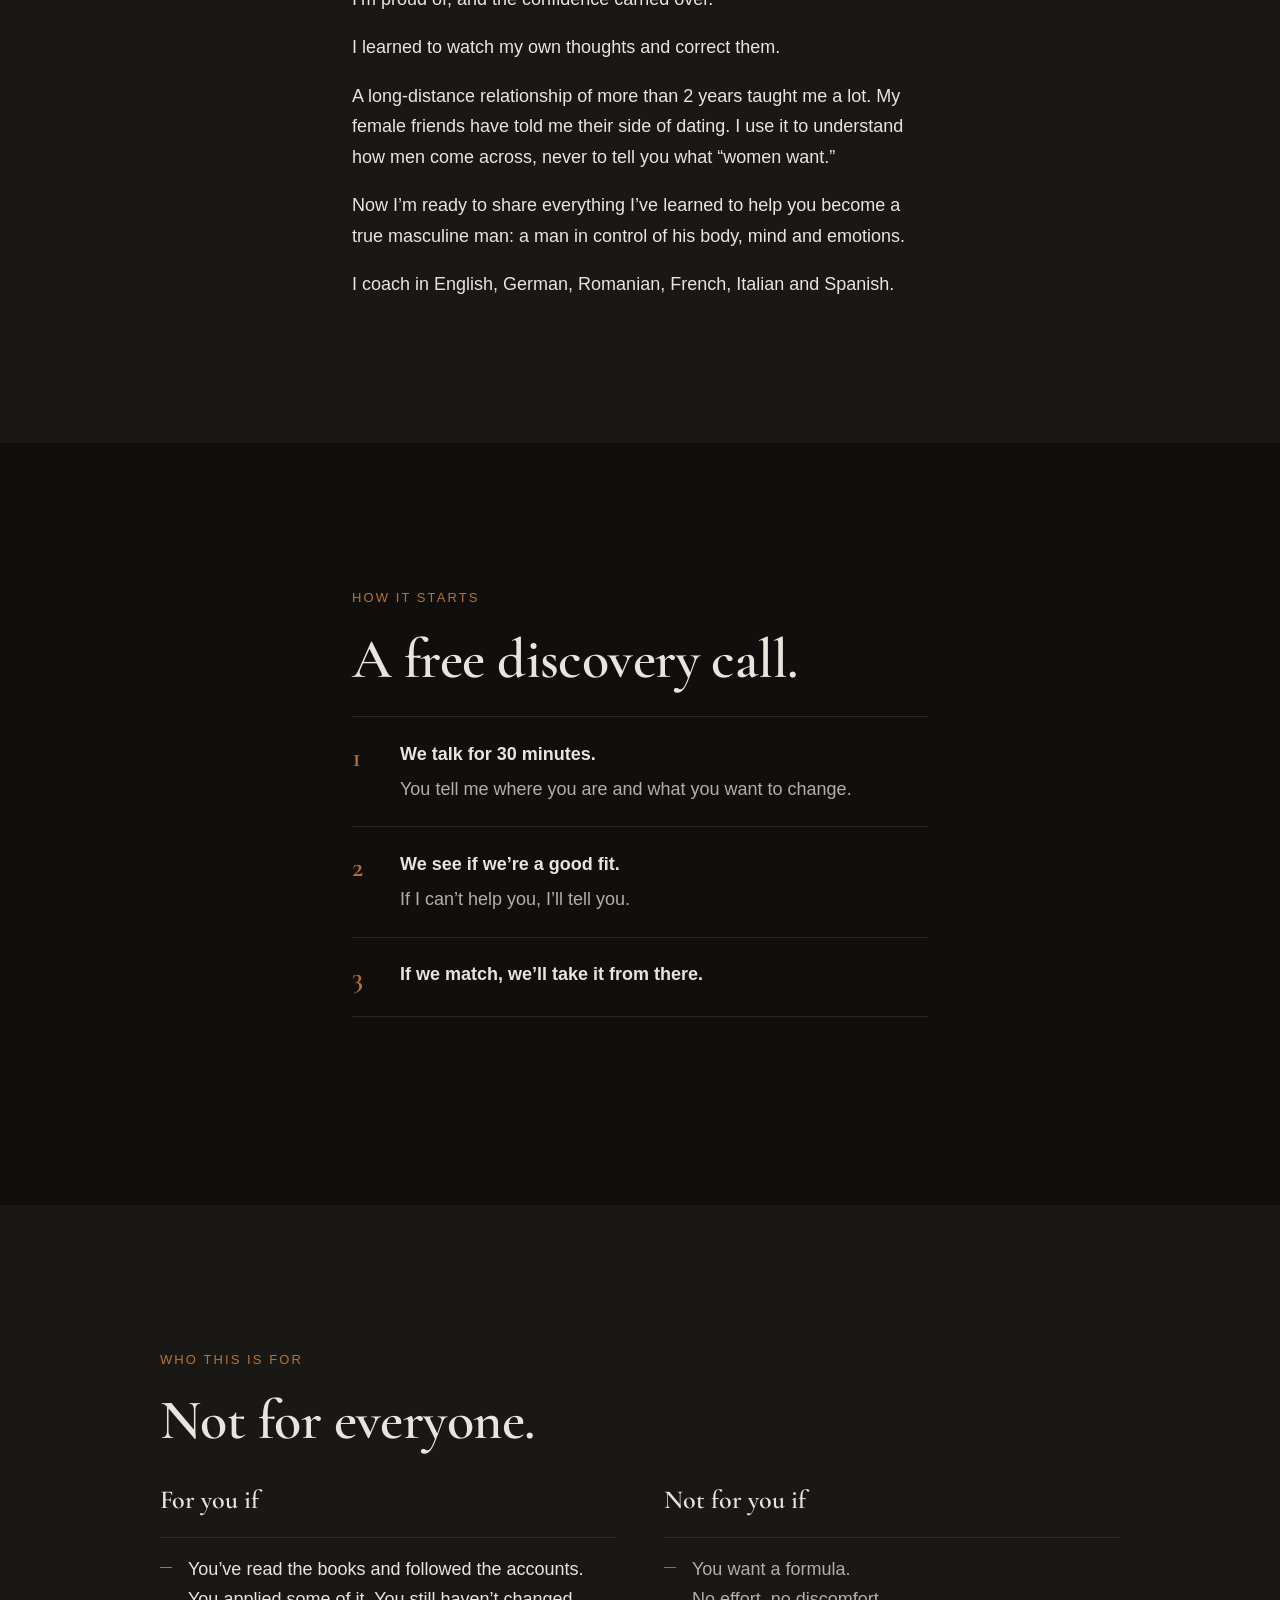
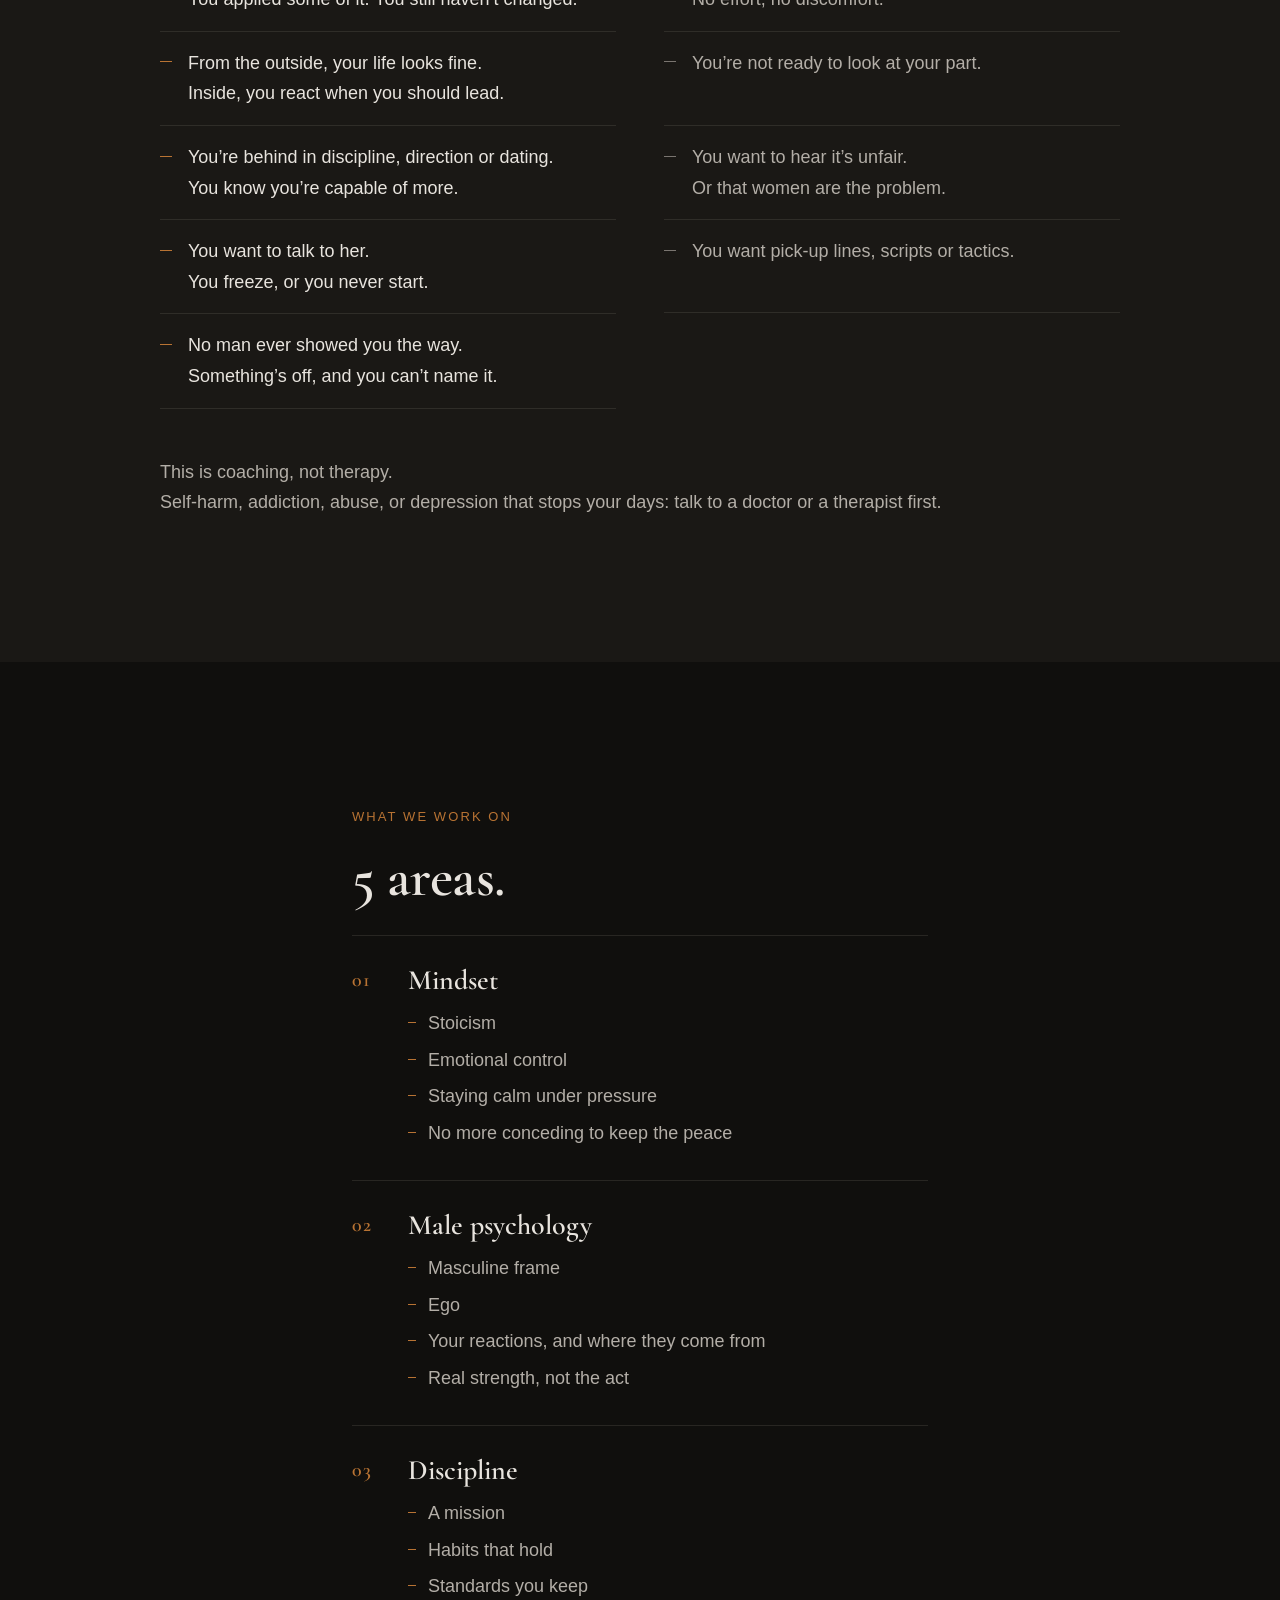
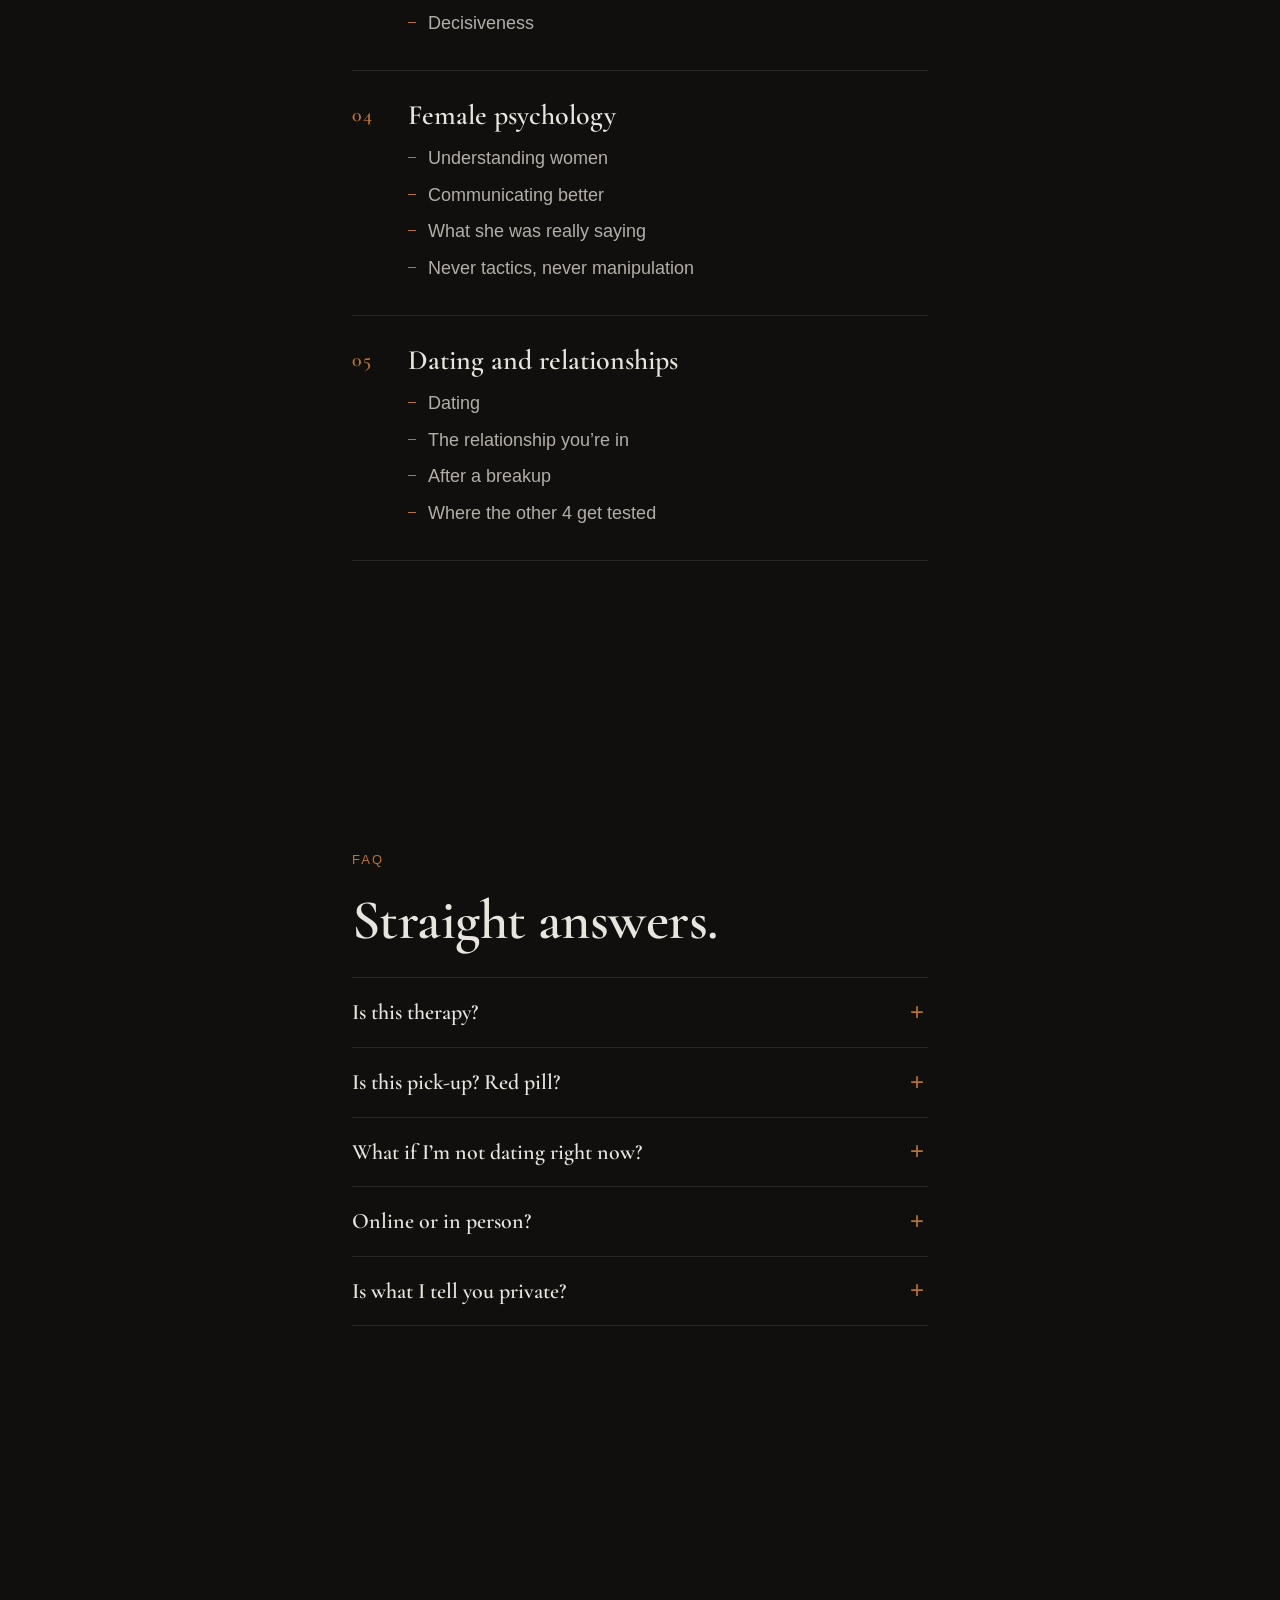
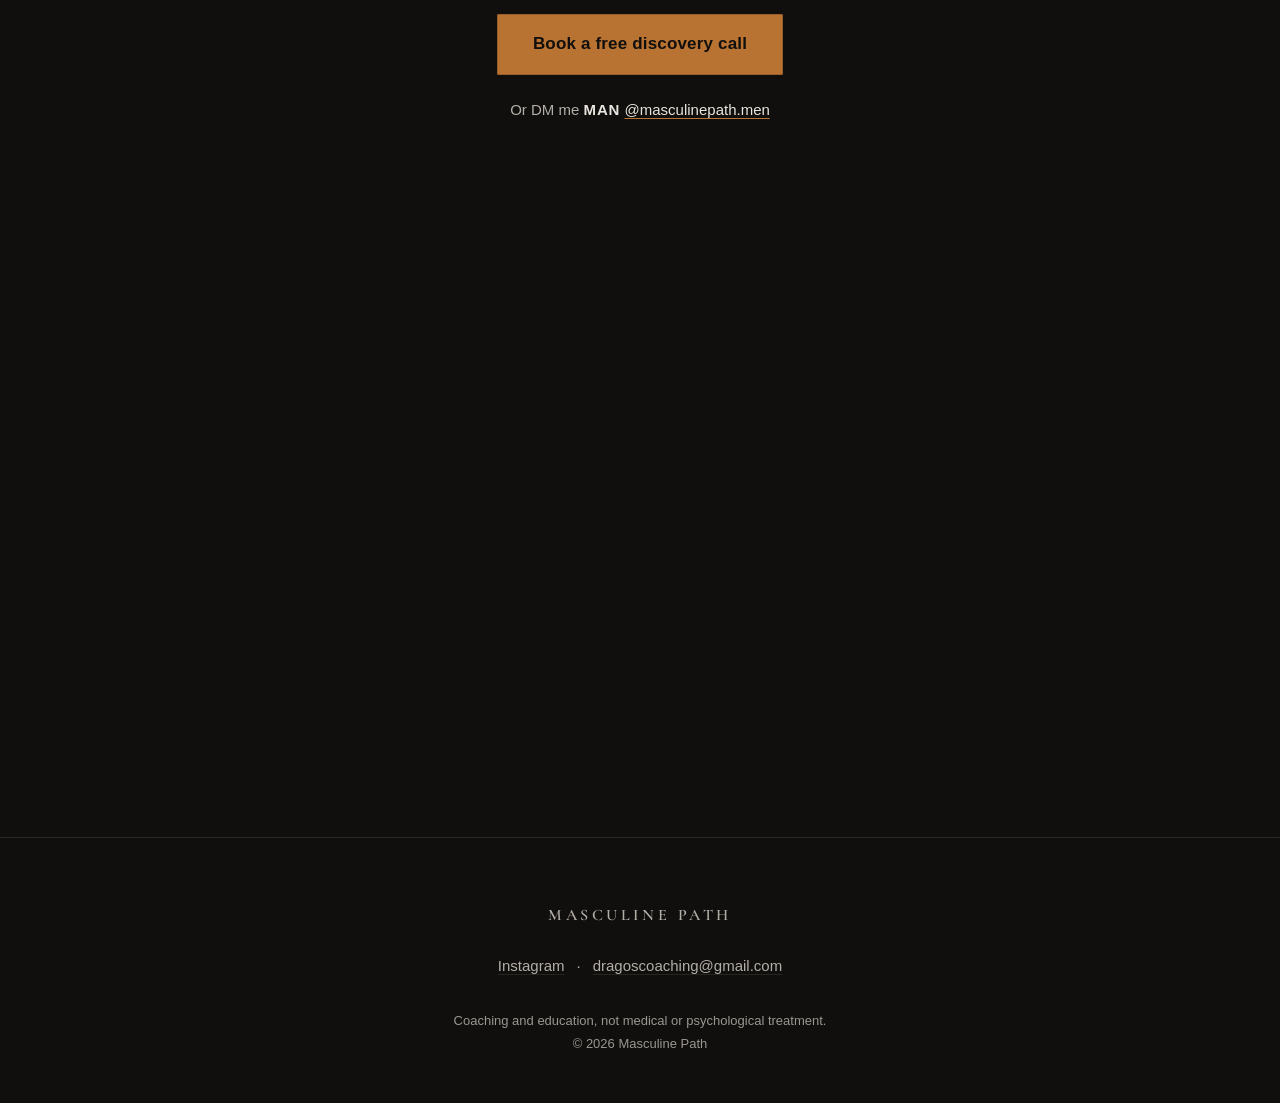
==== commit 1f45c790: "Step 3: if we match, we'll take it from there Co-Authored-By: Claude Opus 5.5 <noreply@anthropic.com" ====
--- a/index.html
+++ b/index.html
@@ -112,7 +112,7 @@
       <ol class="steps">
         <li><strong>We talk for 30 minutes.</strong>You tell me where you are and what you want to change.</li>
         <li><strong>We see if we’re a good fit.</strong>If I can’t help you, I’ll tell you.</li>
-        <li><strong>If we are, you book.</strong>1 session, or a package of 3 or 5.</li>
+        <li><strong>If we match, we’ll take it from there.</strong></li>
       </ol>
     </div>
   </section>
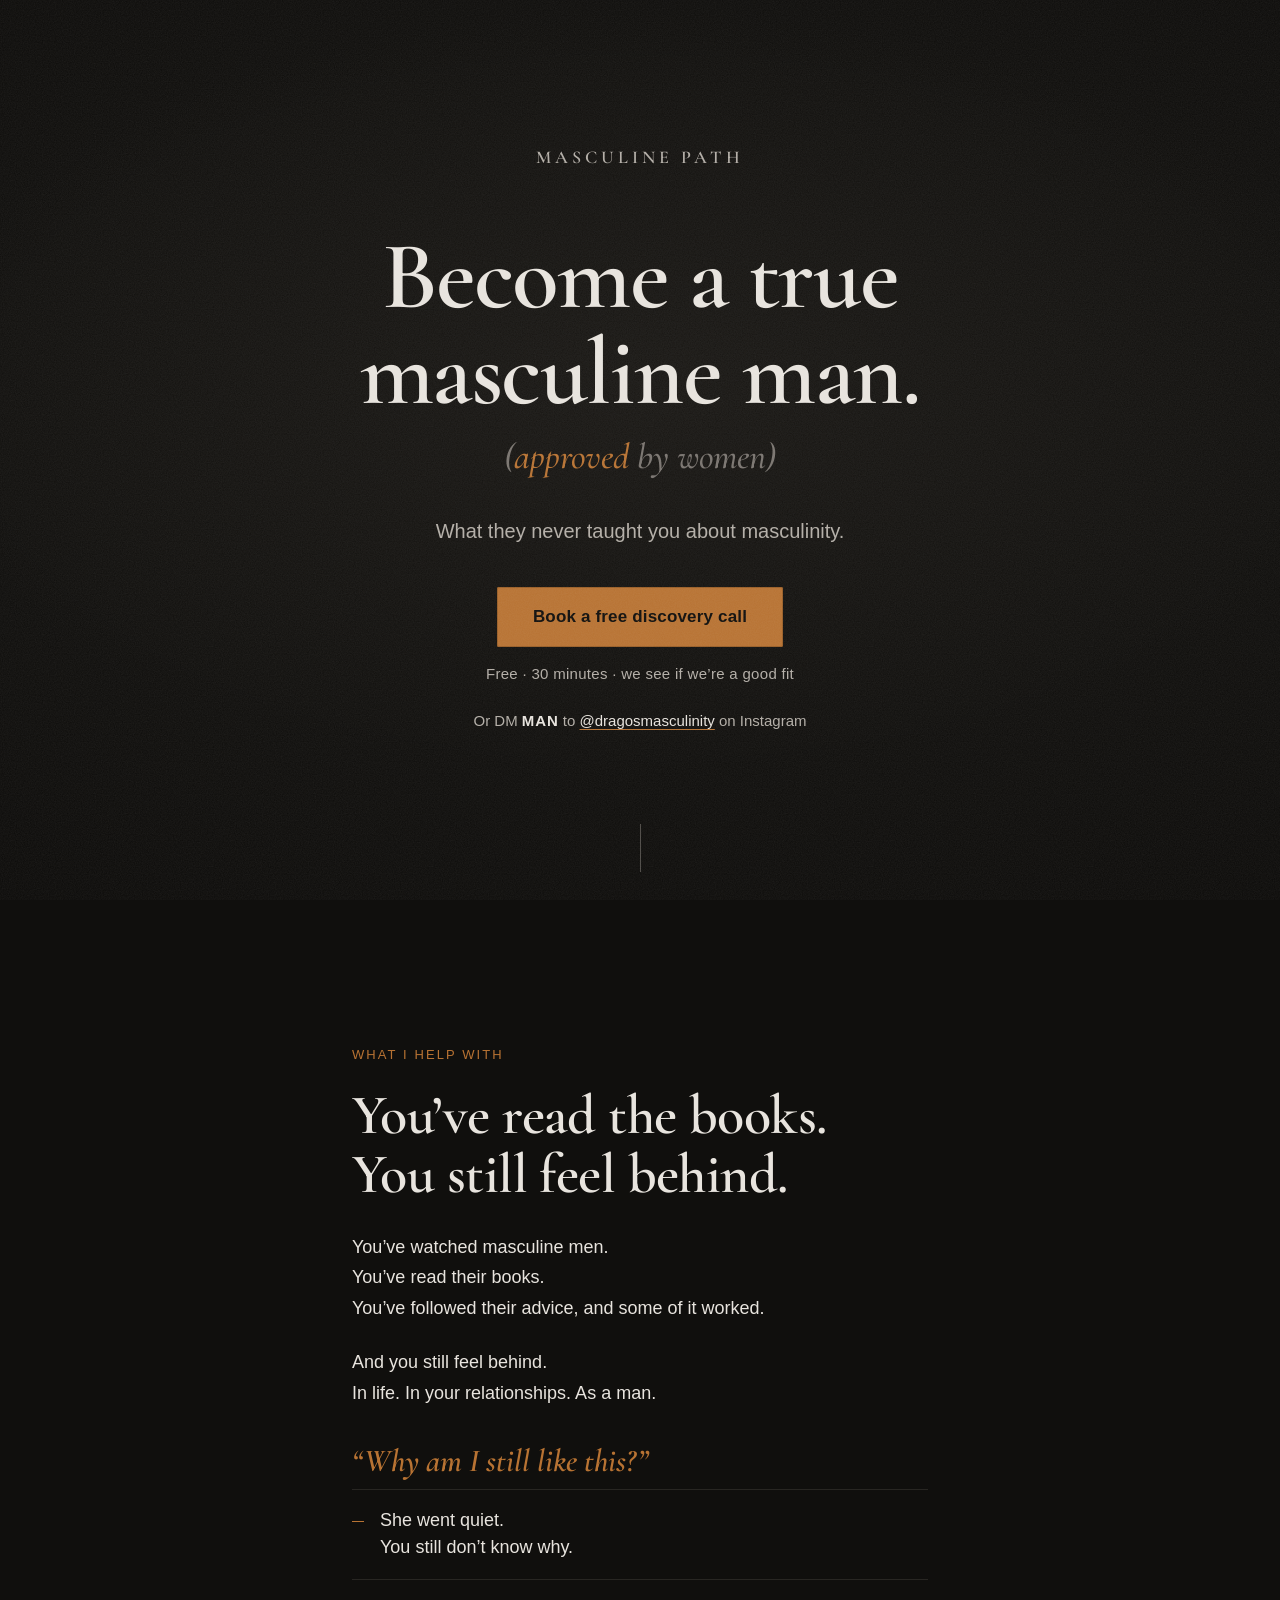
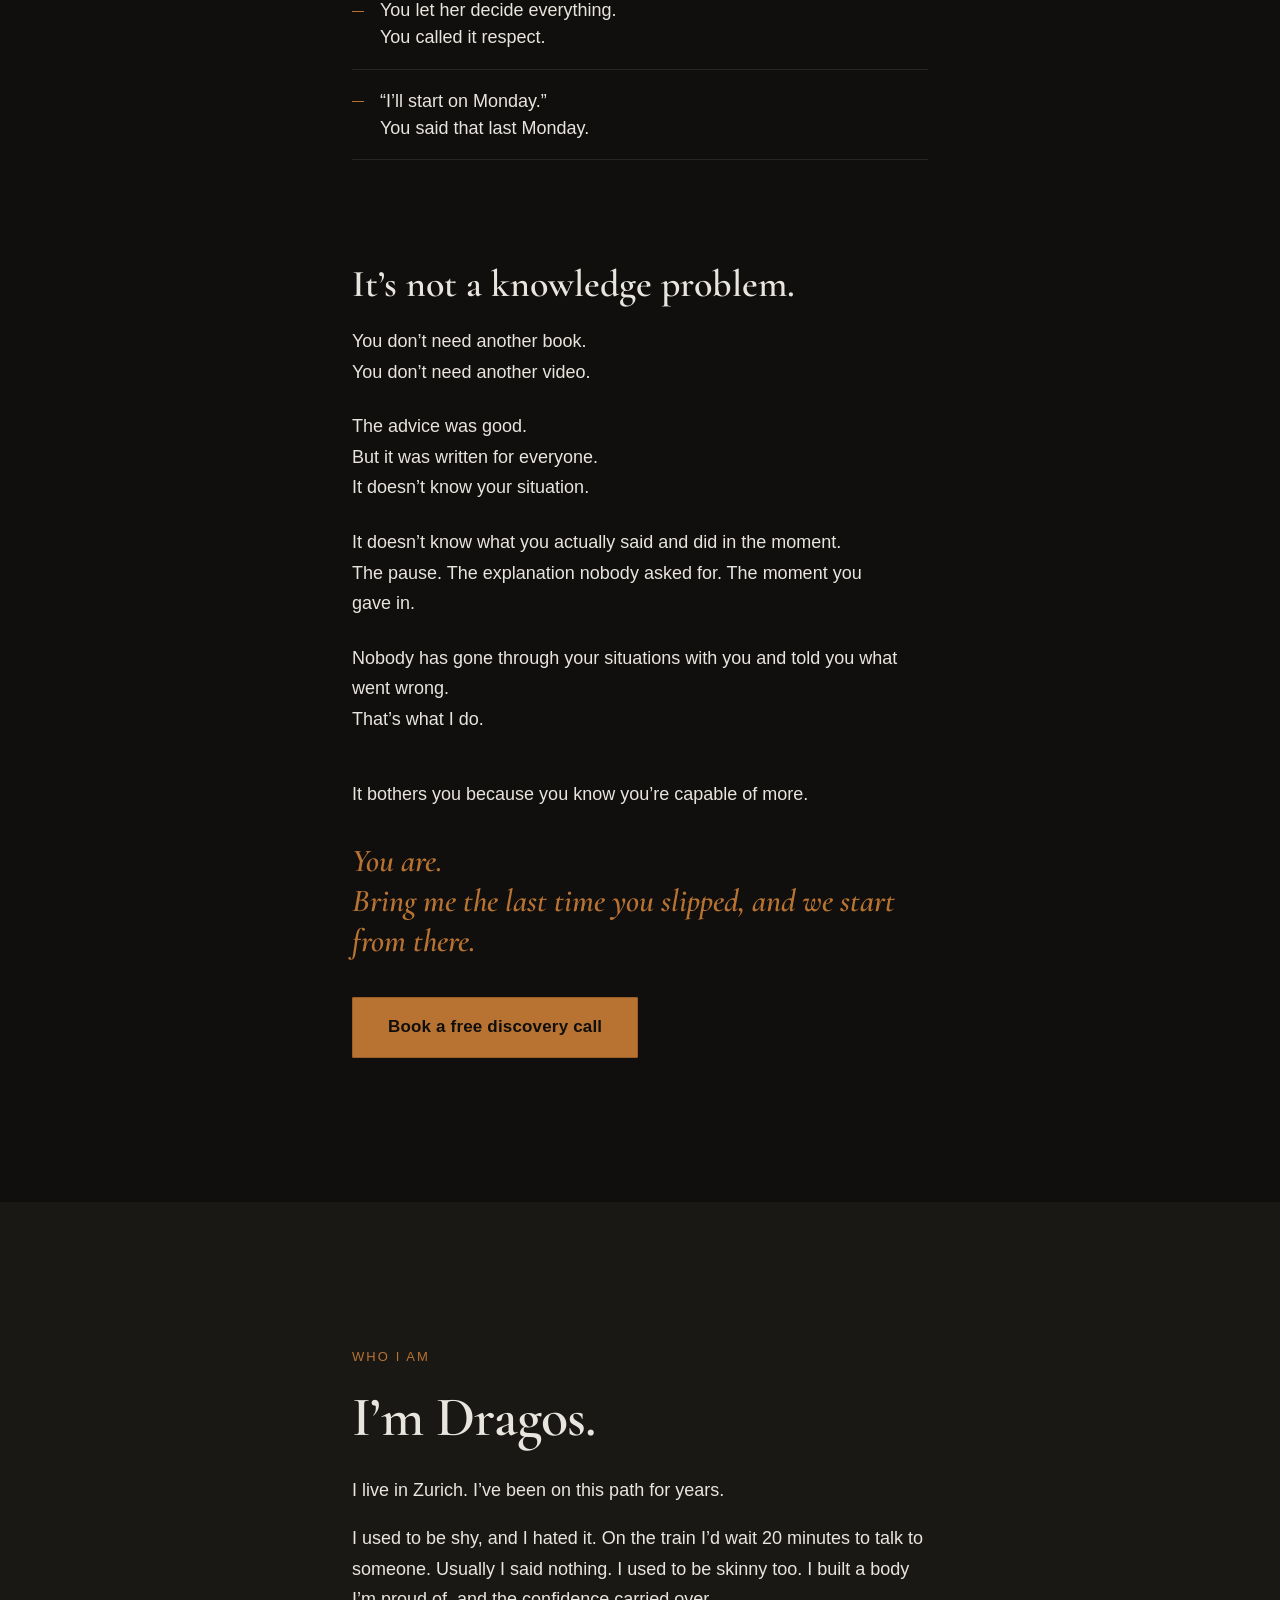
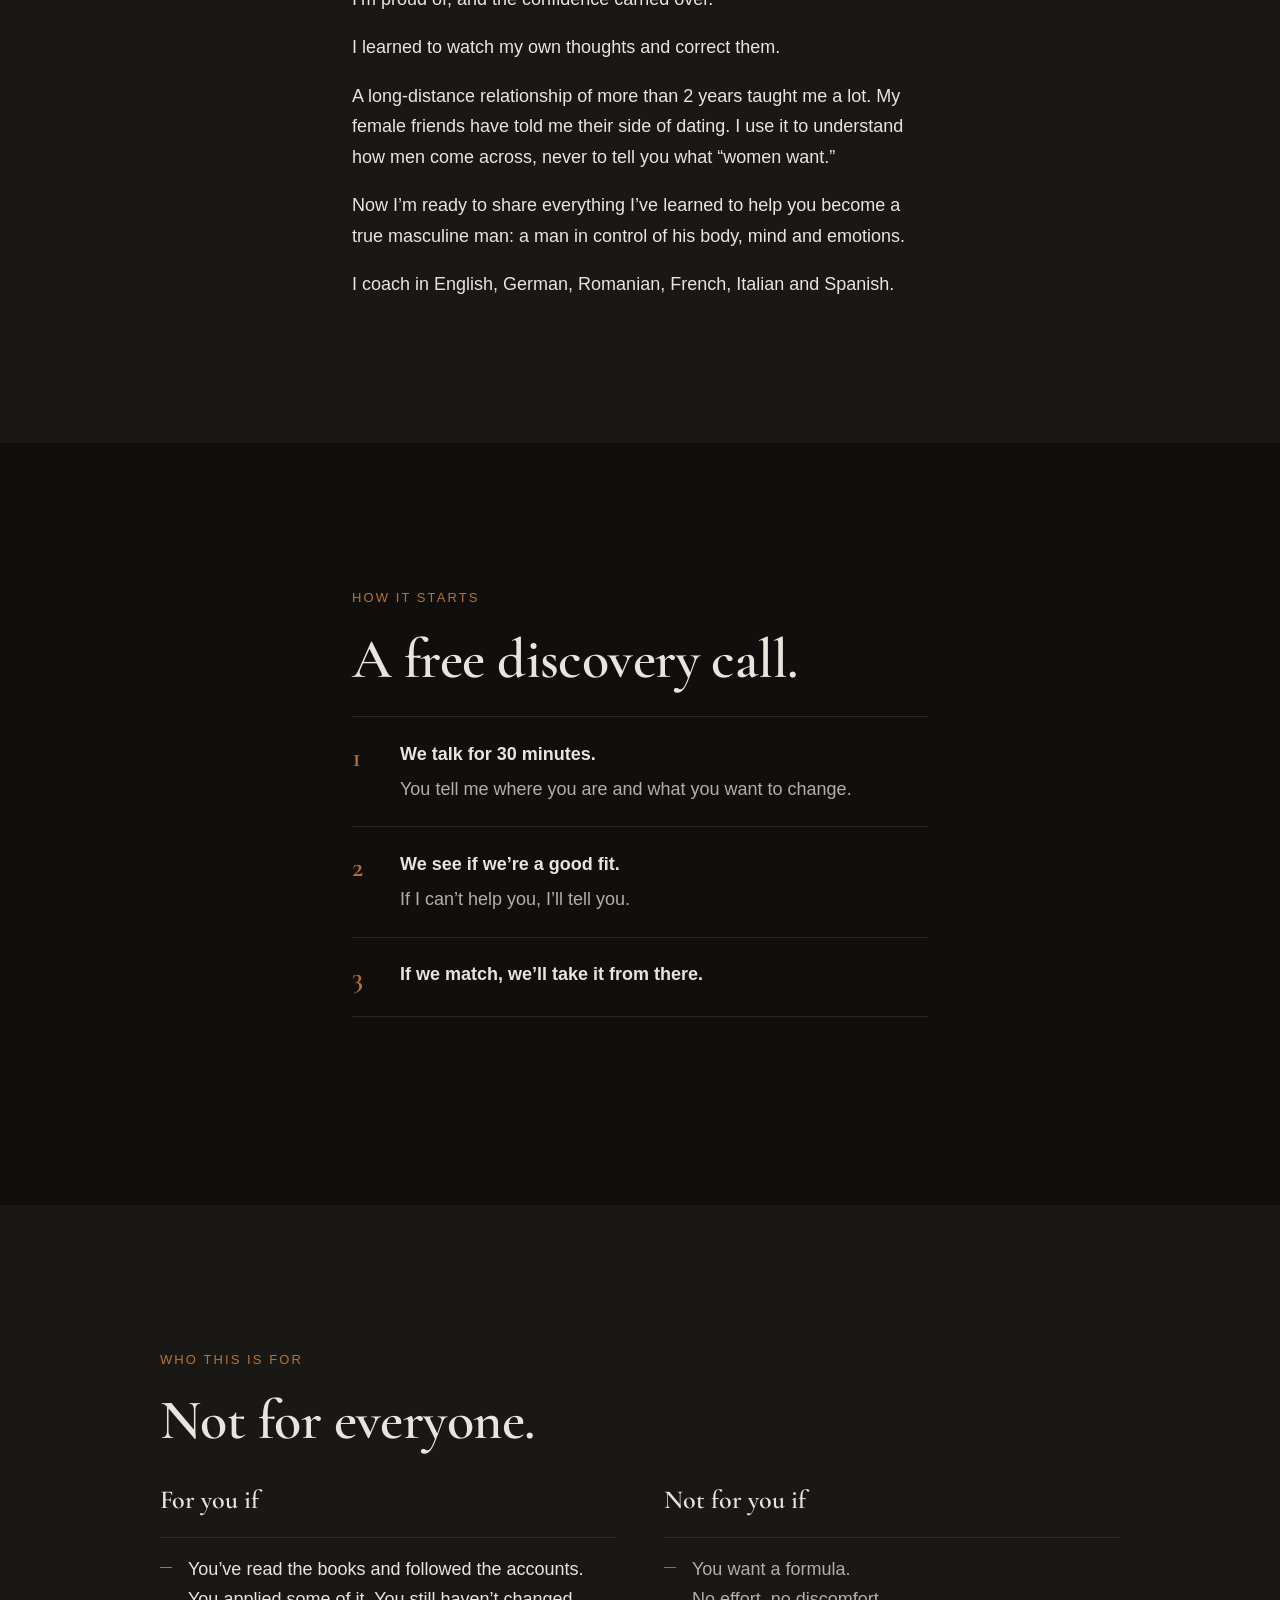
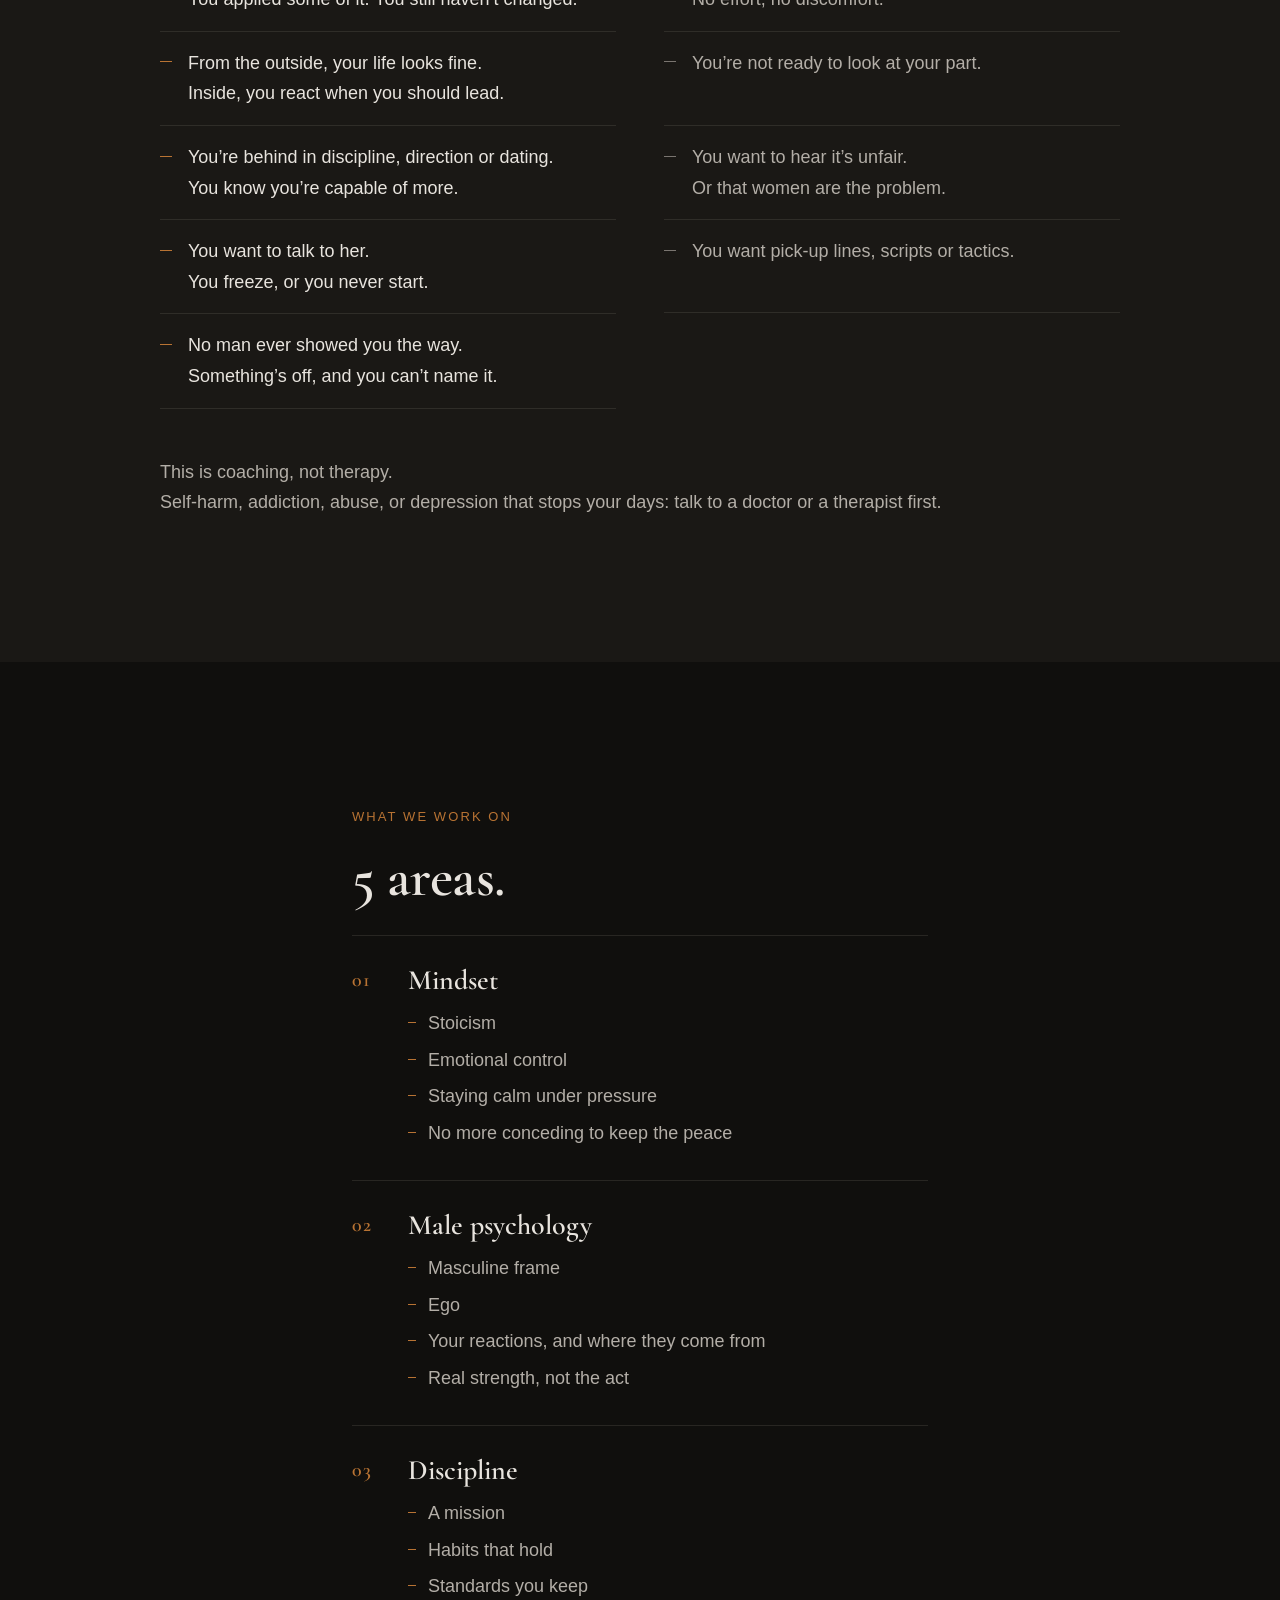
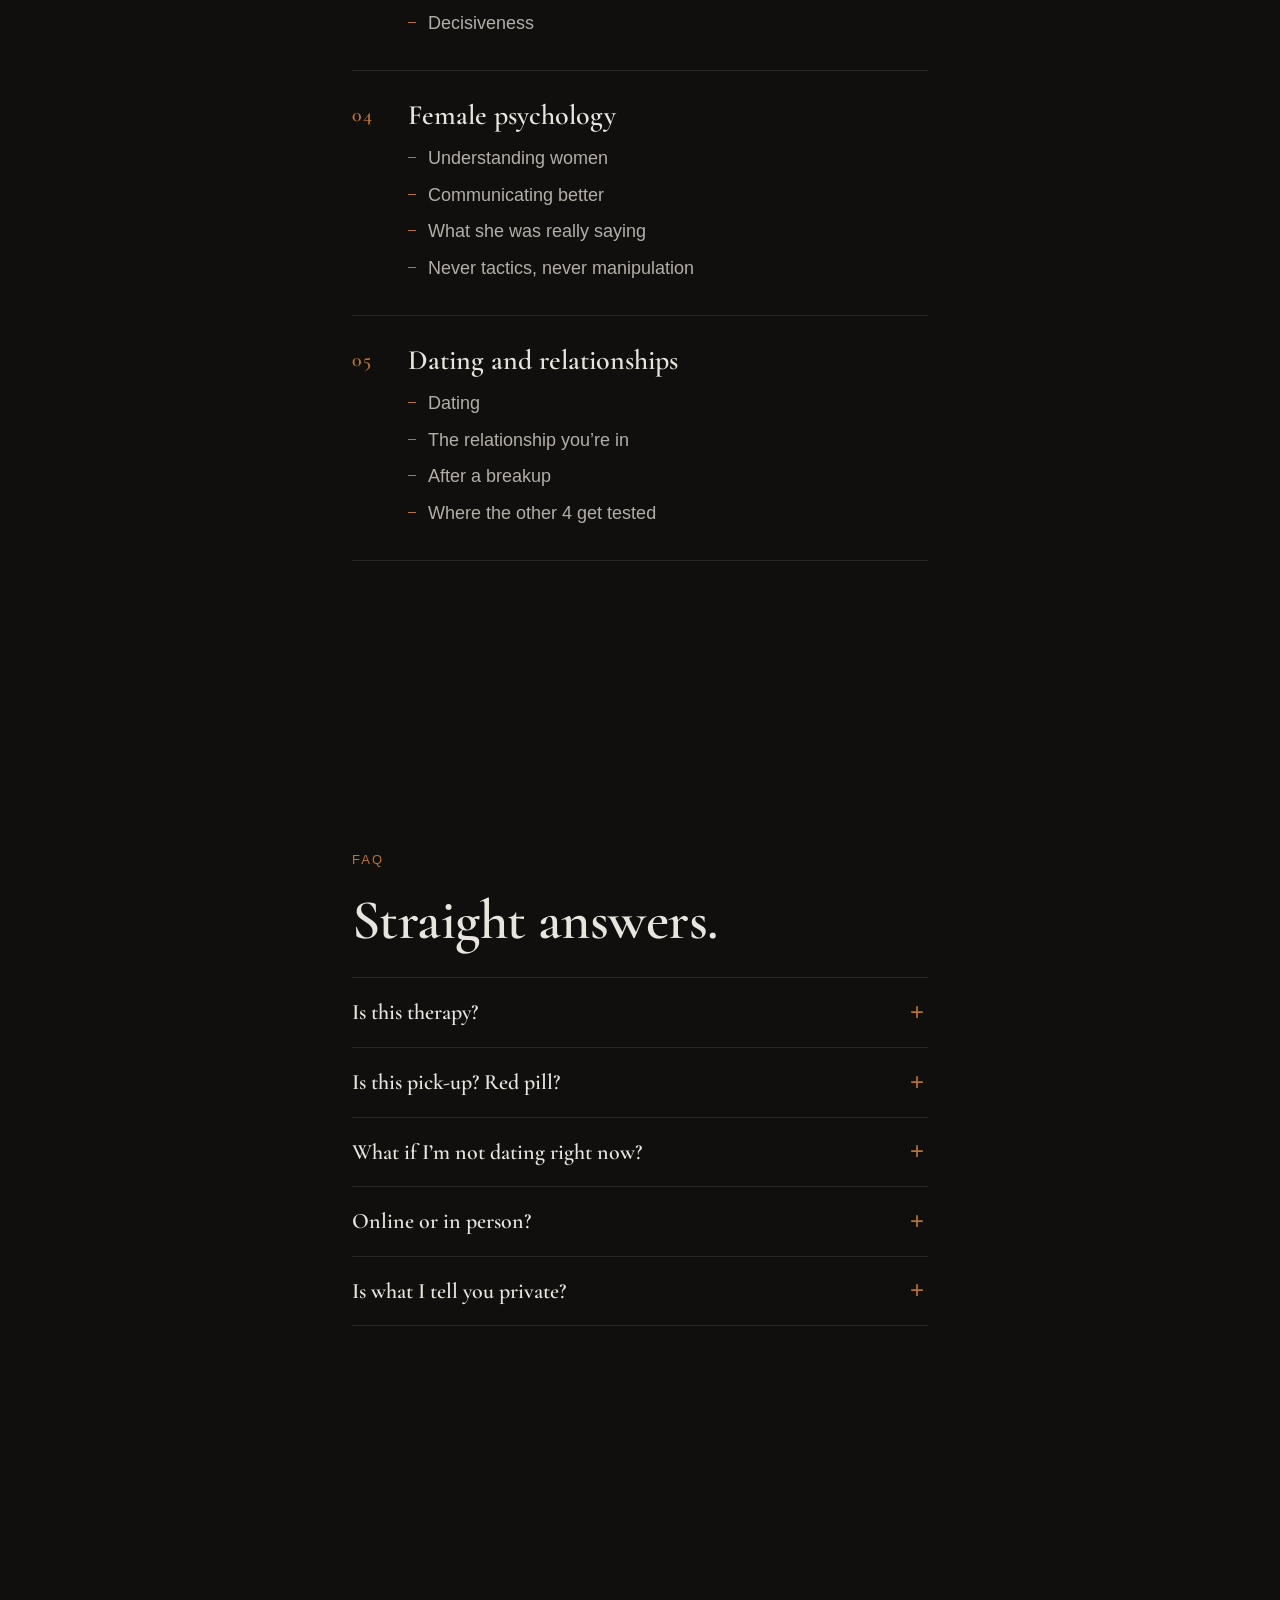
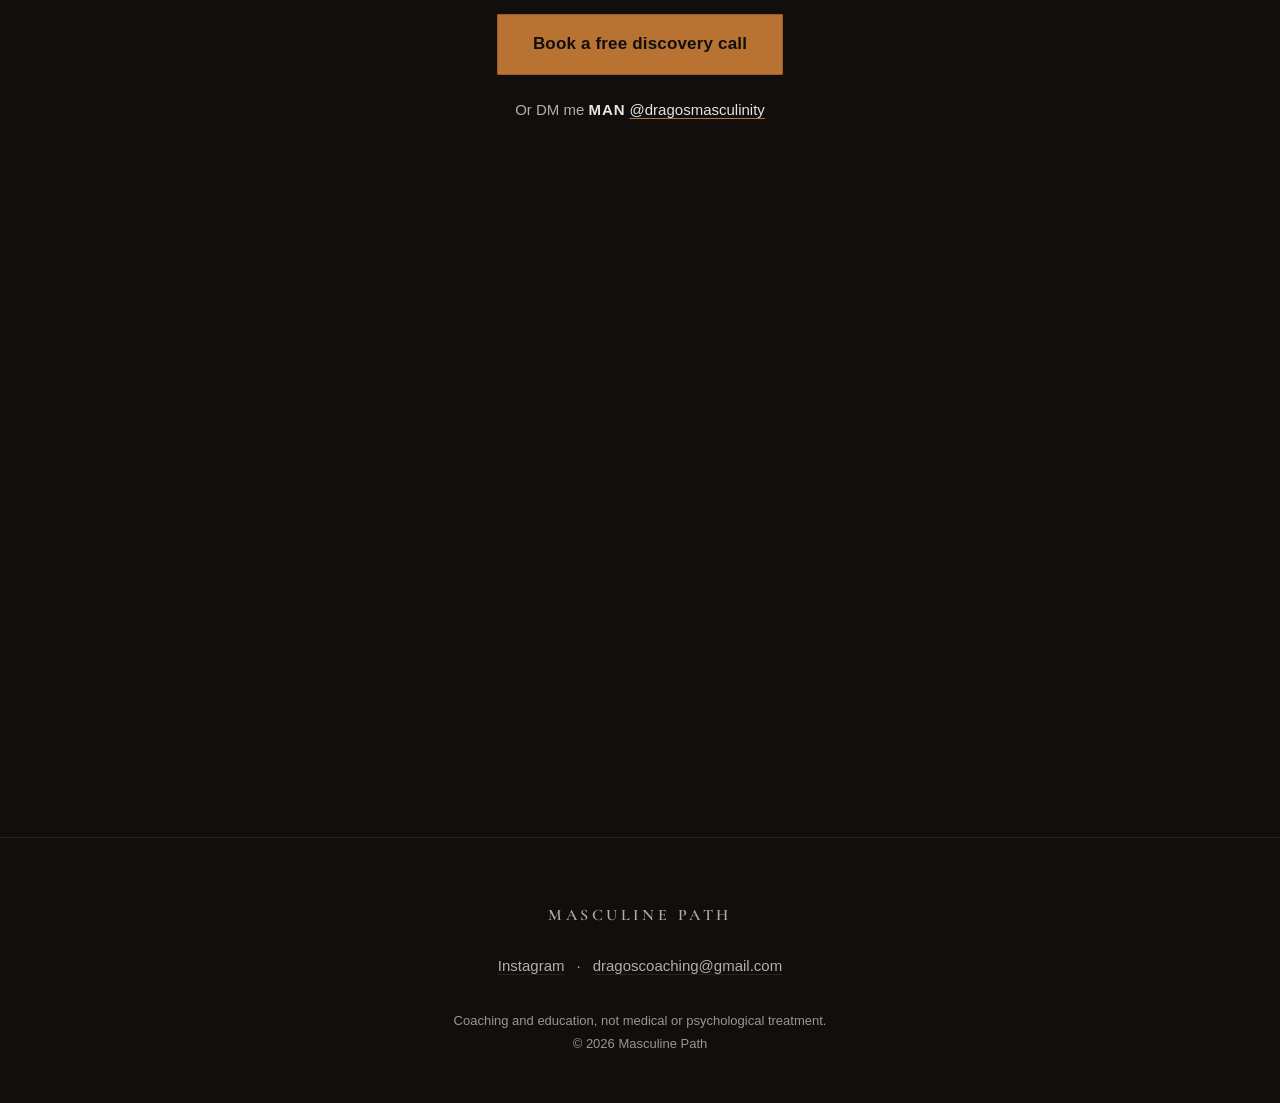
==== commit 95a7e693: "Point Instagram links to @dragosmasculinity The handle changed from @masculinepath.men around 2026-1" ====
--- a/index.html
+++ b/index.html
@@ -47,7 +47,7 @@
       <div class="cta">
         <a class="btn" href="#book" data-book>Book a free discovery call</a>
         <p class="cta__note">Free · 30 minutes · <span class="nowrap">we see if we’re a good fit</span></p>
-        <p class="cta__alt">Or DM <strong>MAN</strong> to <a href="https://instagram.com/masculinepath.men" rel="noopener">@masculinepath.men</a> on Instagram</p>
+        <p class="cta__alt">Or DM <strong>MAN</strong> to <a href="https://instagram.com/dragosmasculinity" rel="noopener">@dragosmasculinity</a> on Instagram</p>
       </div>
     </div>
     <span class="hero__mark" aria-hidden="true"></span>
@@ -226,7 +226,7 @@
     <div class="wrap wrap--center">
       <div class="cta cta--center">
         <a class="btn" href="#book" data-book>Book a free discovery call</a>
-        <p class="cta__alt">Or DM me <strong>MAN</strong> <a href="https://instagram.com/masculinepath.men" rel="noopener">@masculinepath.men</a></p>
+        <p class="cta__alt">Or DM me <strong>MAN</strong> <a href="https://instagram.com/dragosmasculinity" rel="noopener">@dragosmasculinity</a></p>
       </div>
     </div>
     <!-- Cal.com inline embed. Activated by script.js when BOOKING_URL is a cal.com link. -->
@@ -239,7 +239,7 @@
   <div class="wrap wrap--center">
     <p class="wordmark wordmark--footer">Masculine Path</p>
     <p class="footer__links">
-      <a href="https://www.instagram.com/masculinepath.men/" rel="noopener">Instagram</a>
+      <a href="https://www.instagram.com/dragosmasculinity/" rel="noopener">Instagram</a>
       <span aria-hidden="true">·</span>
       <a href="mailto:dragoscoaching@gmail.com">dragoscoaching@gmail.com</a>
     </p>
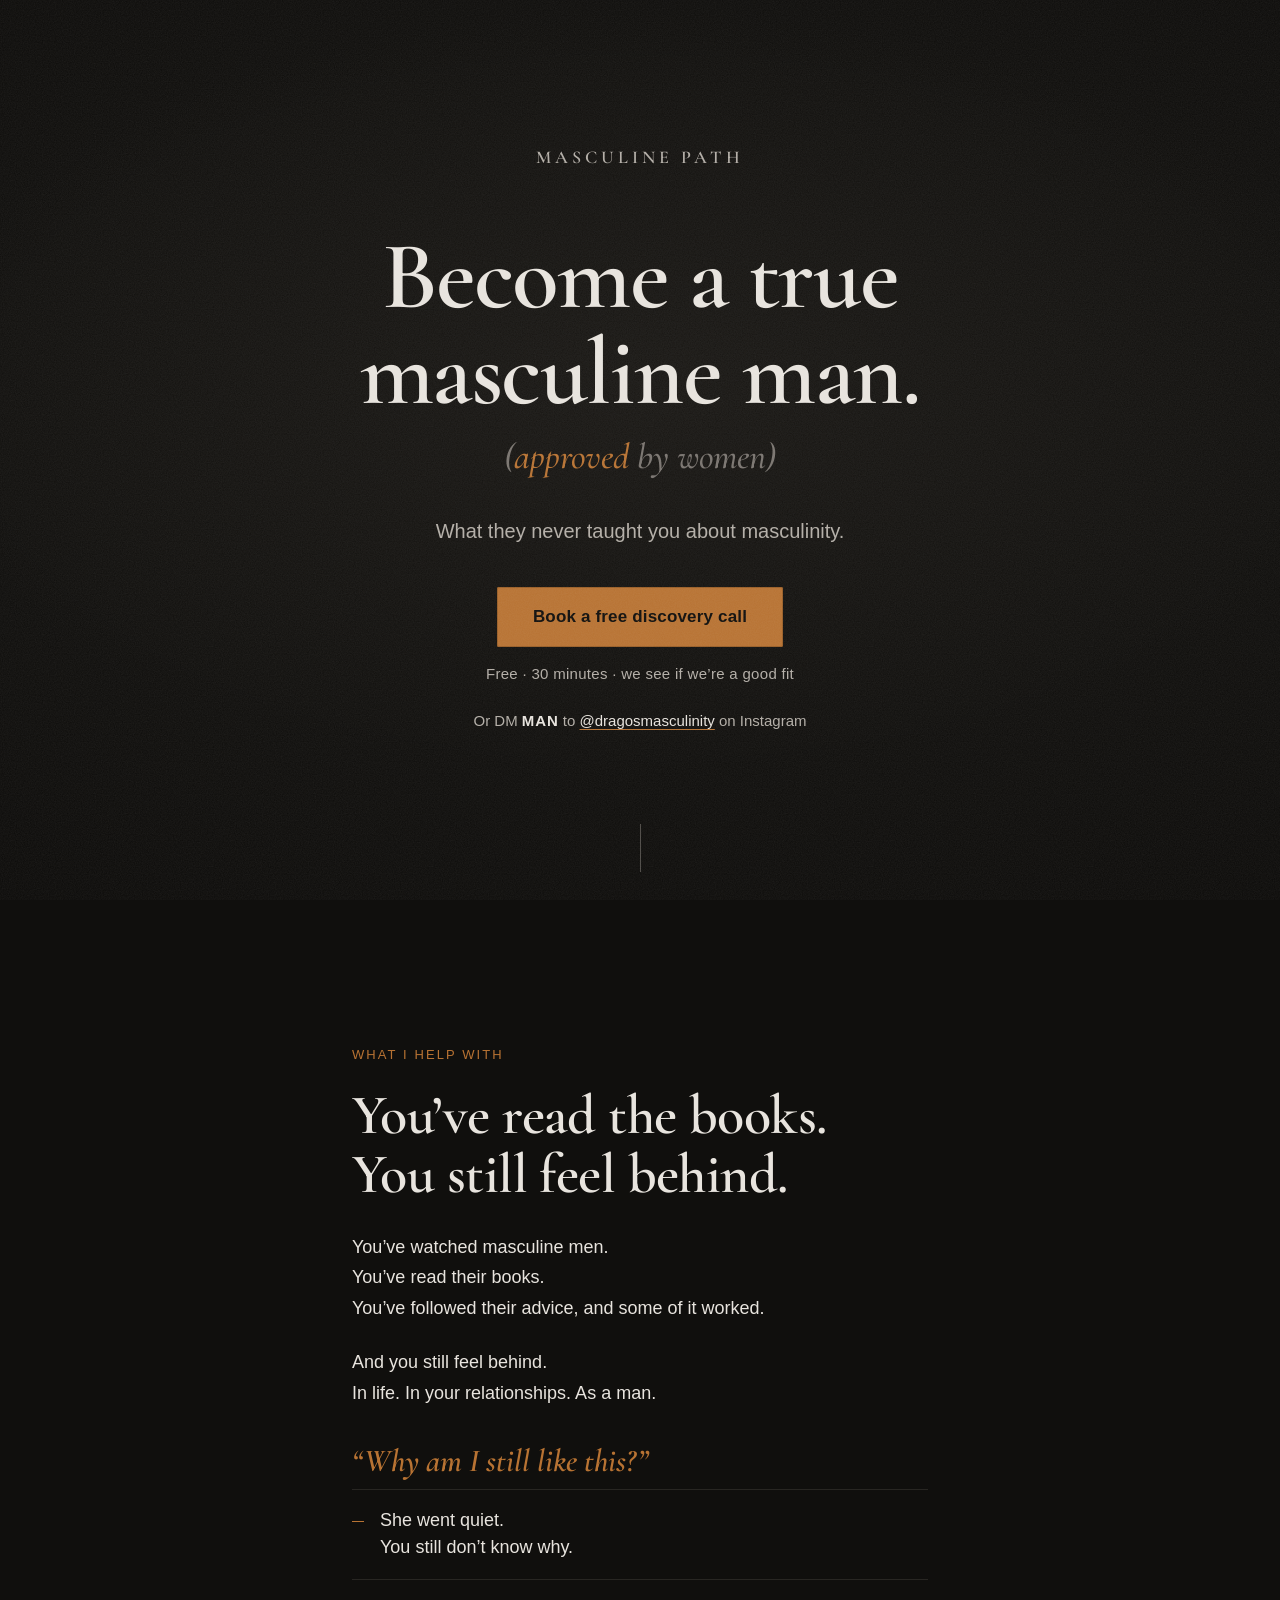
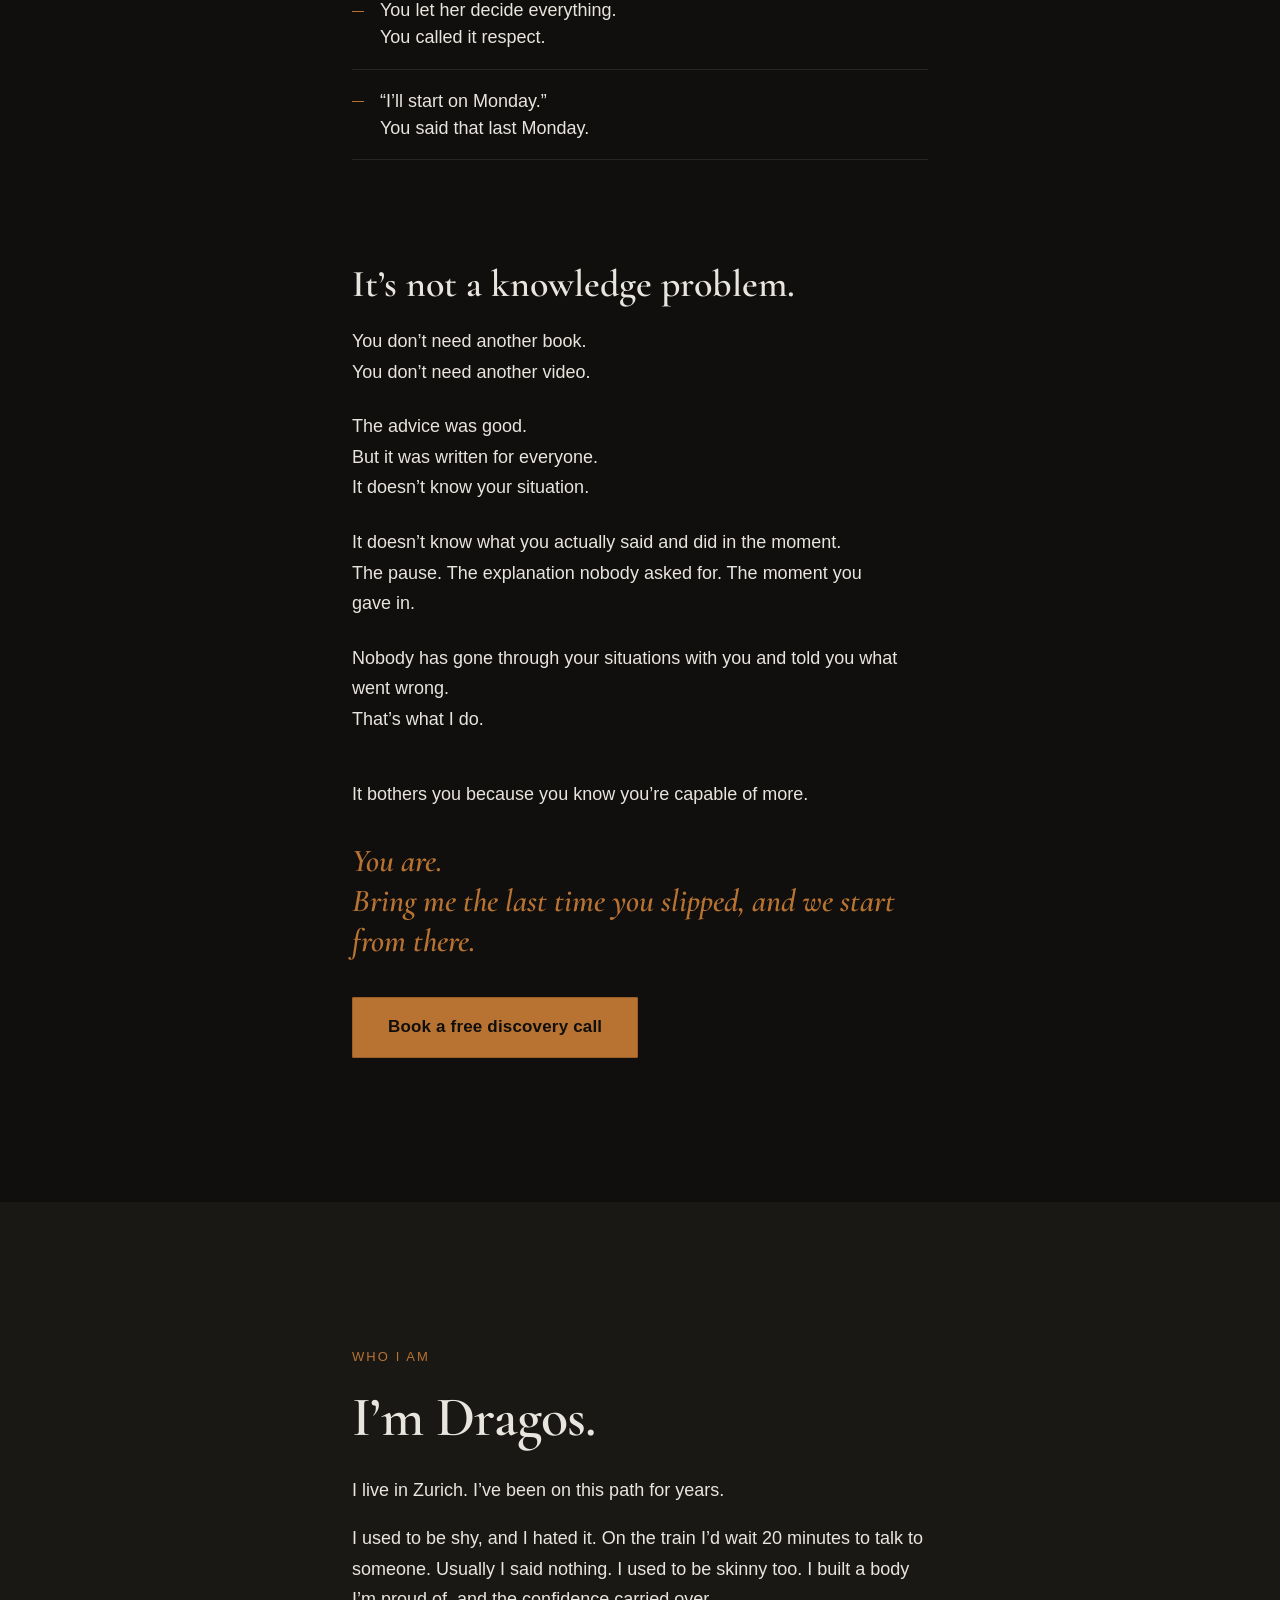
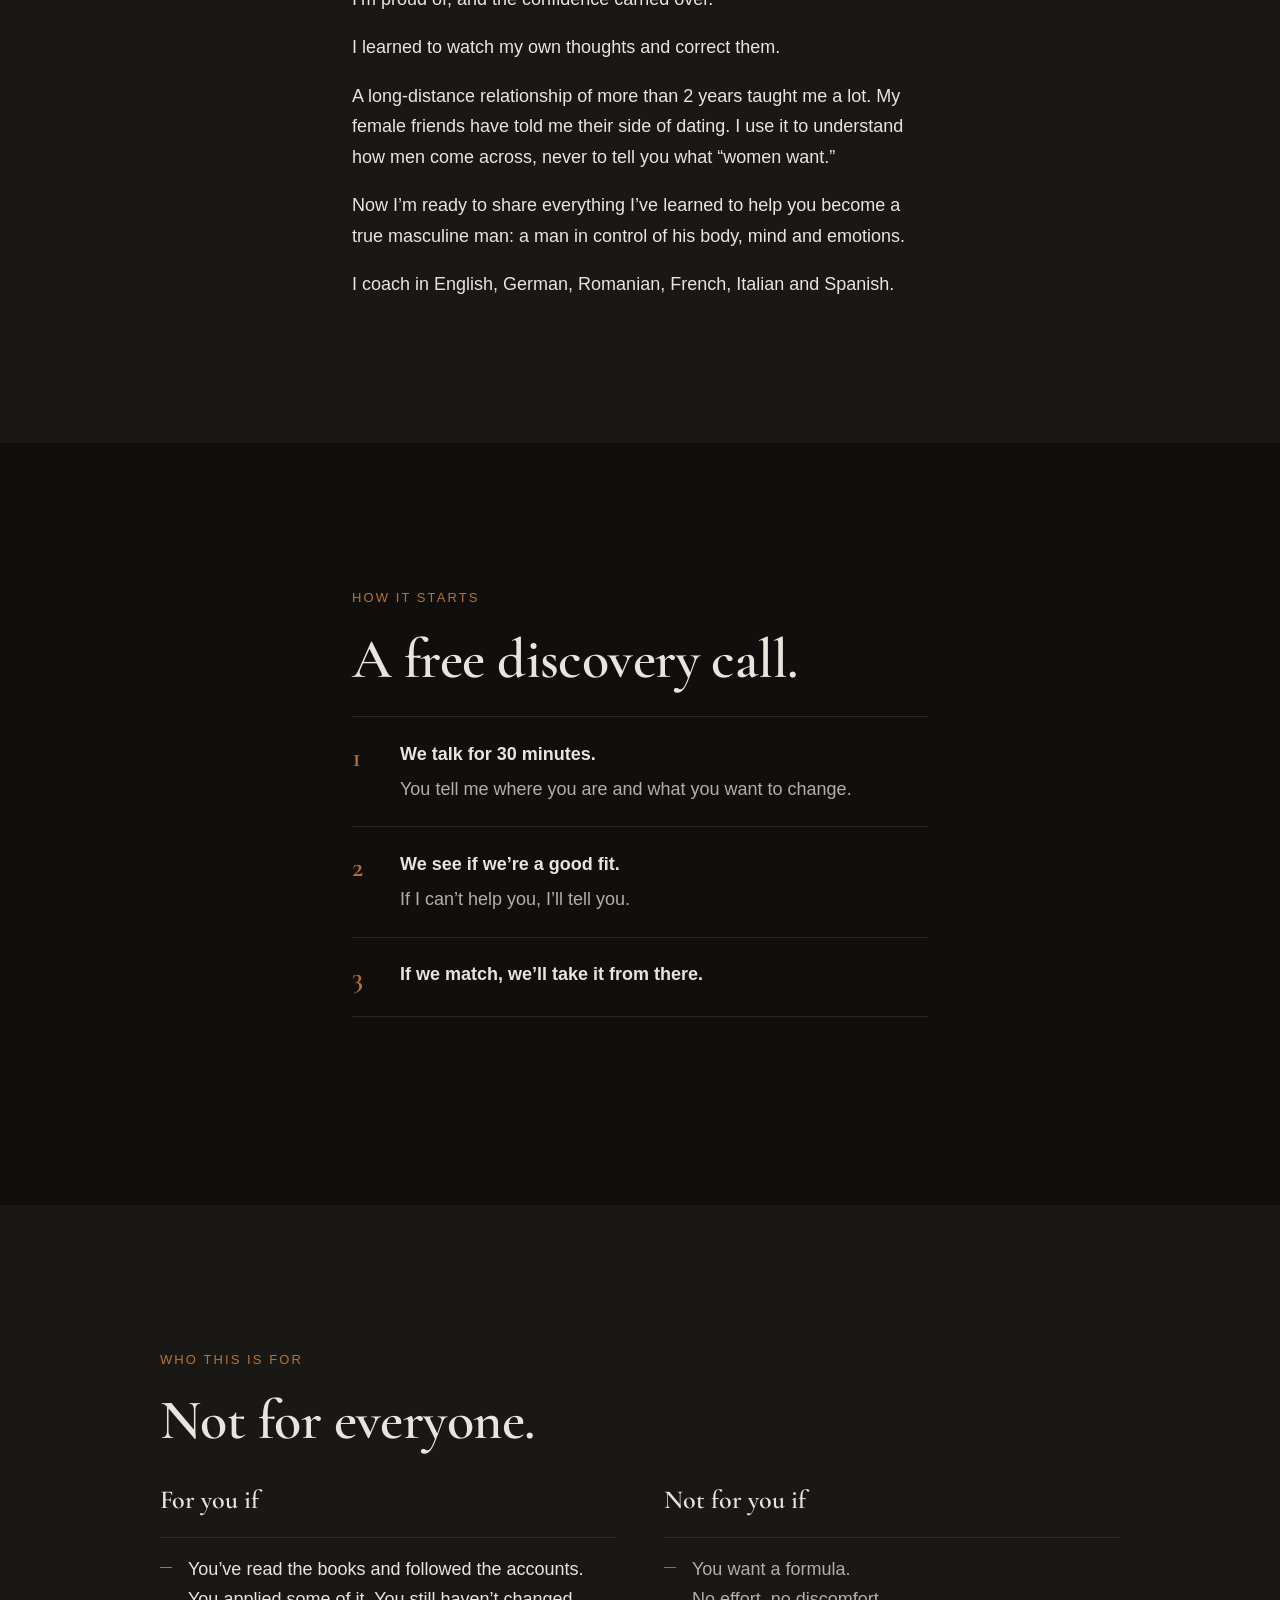
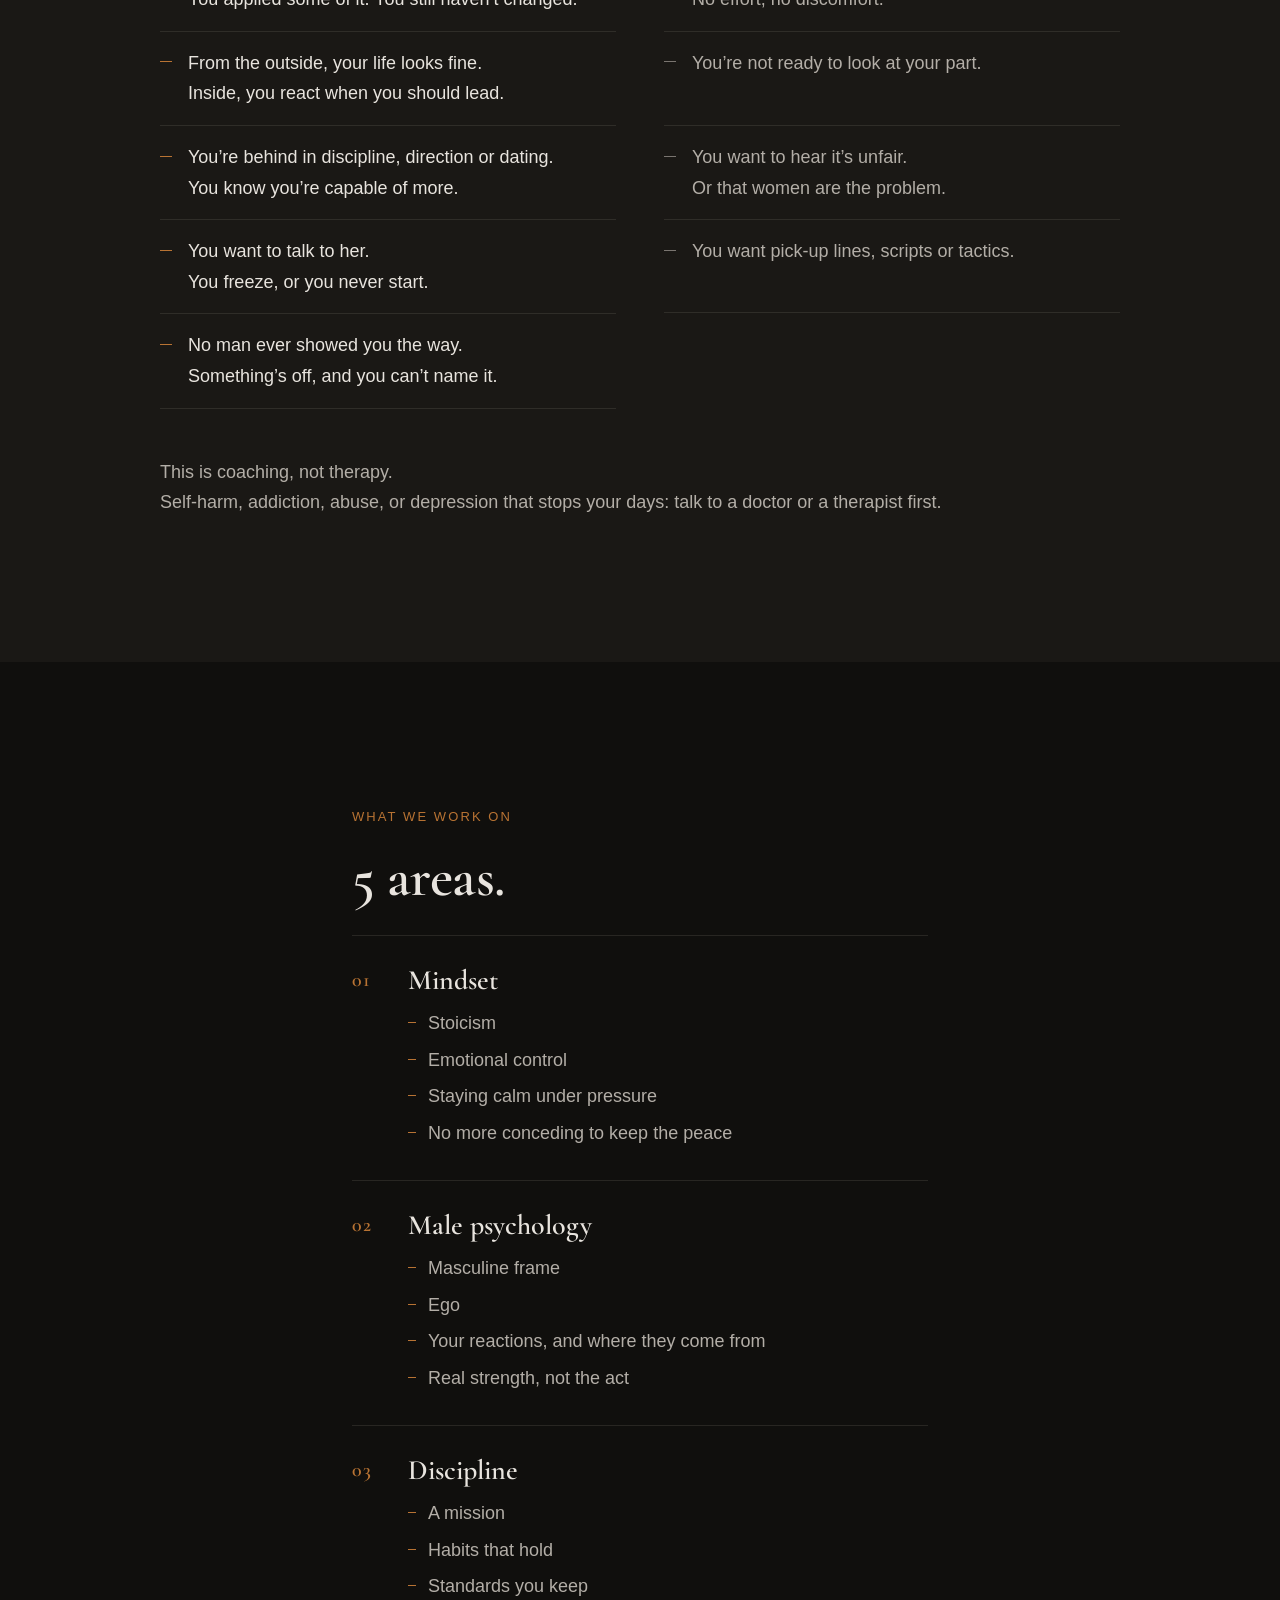
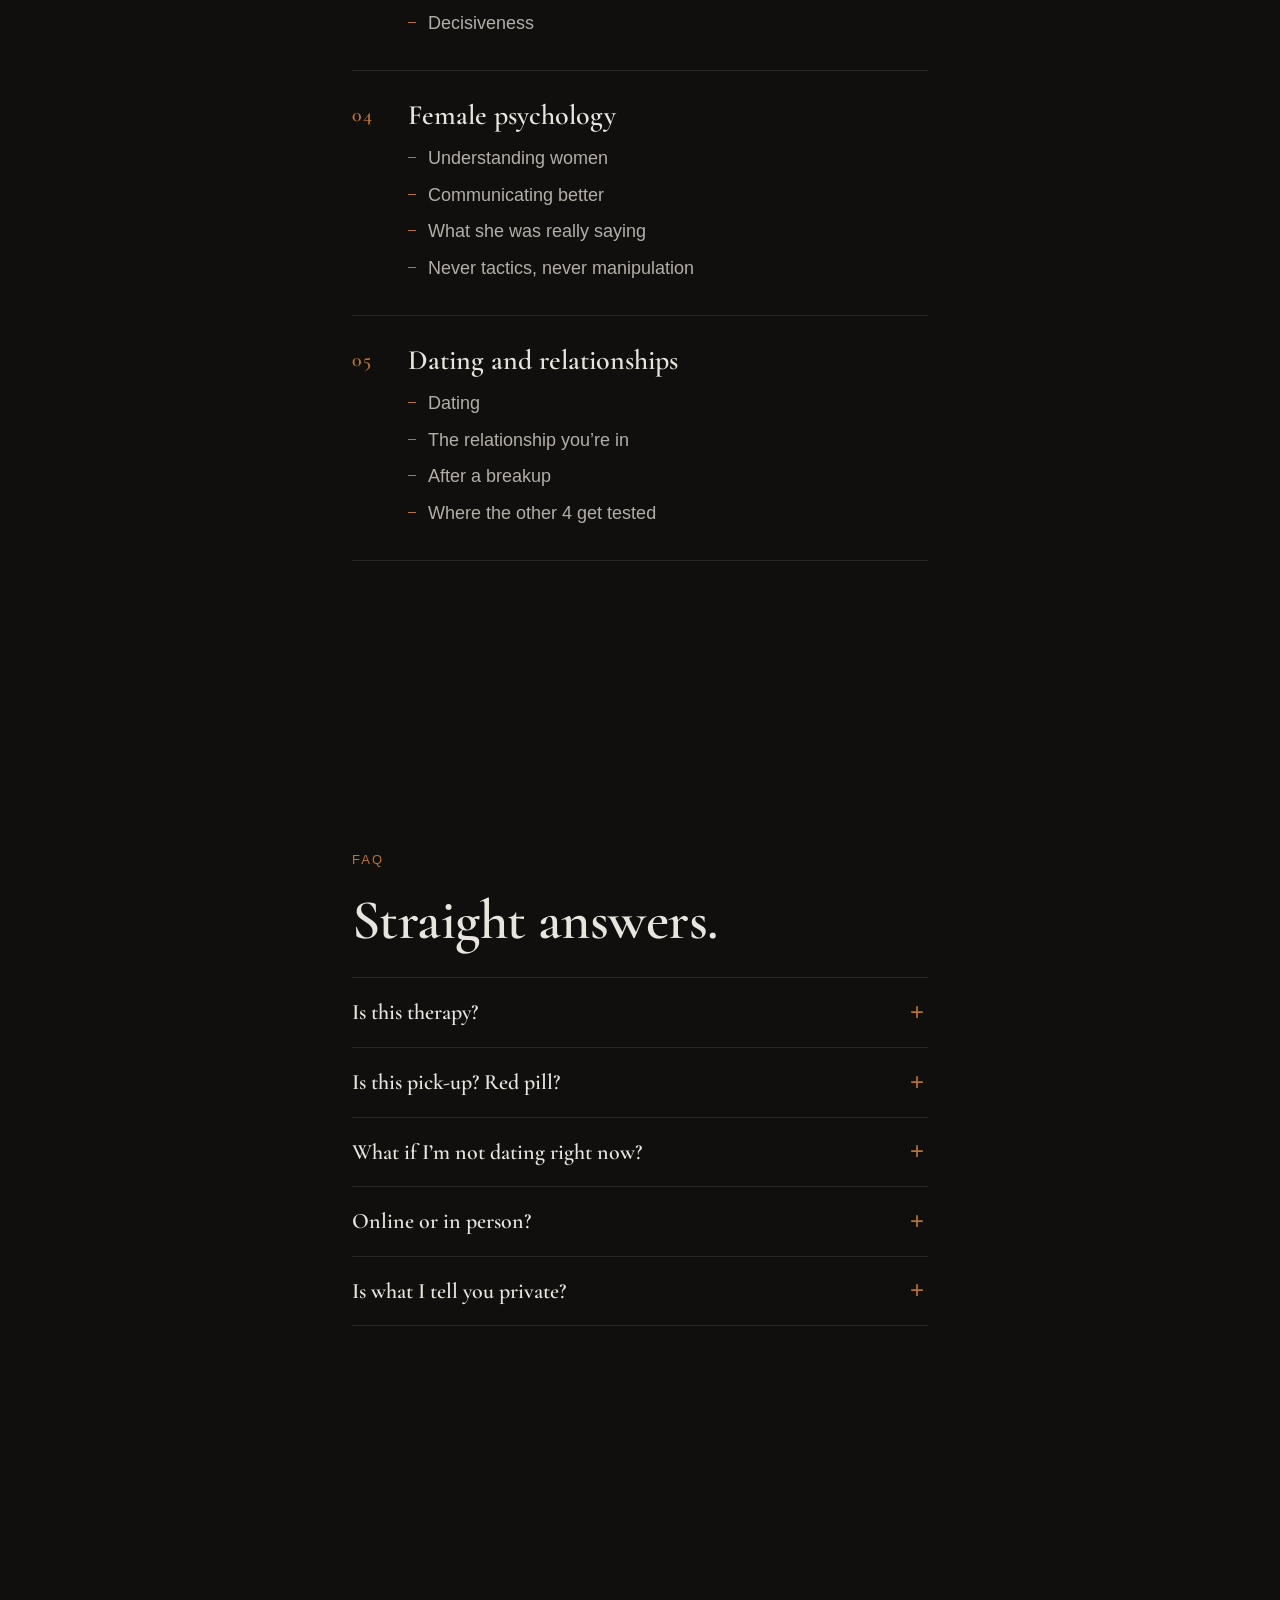
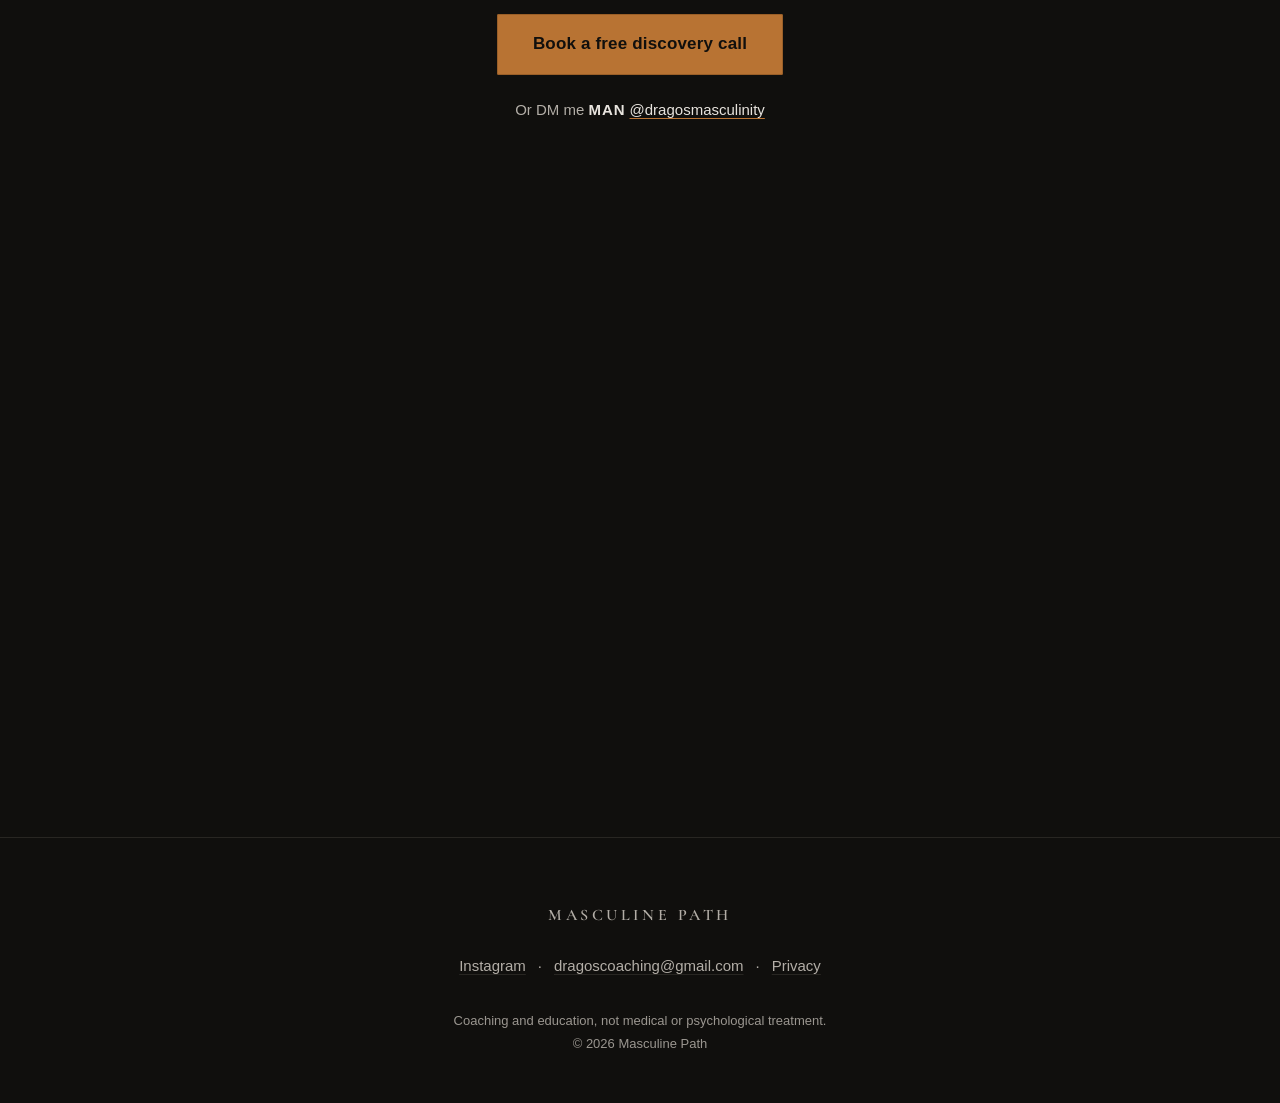
==== commit 704297b0: "Add a privacy page, linked from the footer Co-Authored-By: Claude Opus 5.5 <noreply@anthropic.com>" ====
--- a/index.html
+++ b/index.html
@@ -242,6 +242,8 @@
       <a href="https://www.instagram.com/dragosmasculinity/" rel="noopener">Instagram</a>
       <span aria-hidden="true">·</span>
       <a href="mailto:dragoscoaching@gmail.com">dragoscoaching@gmail.com</a>
+      <span aria-hidden="true">·</span>
+      <a href="privacy.html">Privacy</a>
     </p>
     <p class="footer__small">Coaching and education, not medical or psychological treatment.<br>© 2026 Masculine Path</p>
   </div>
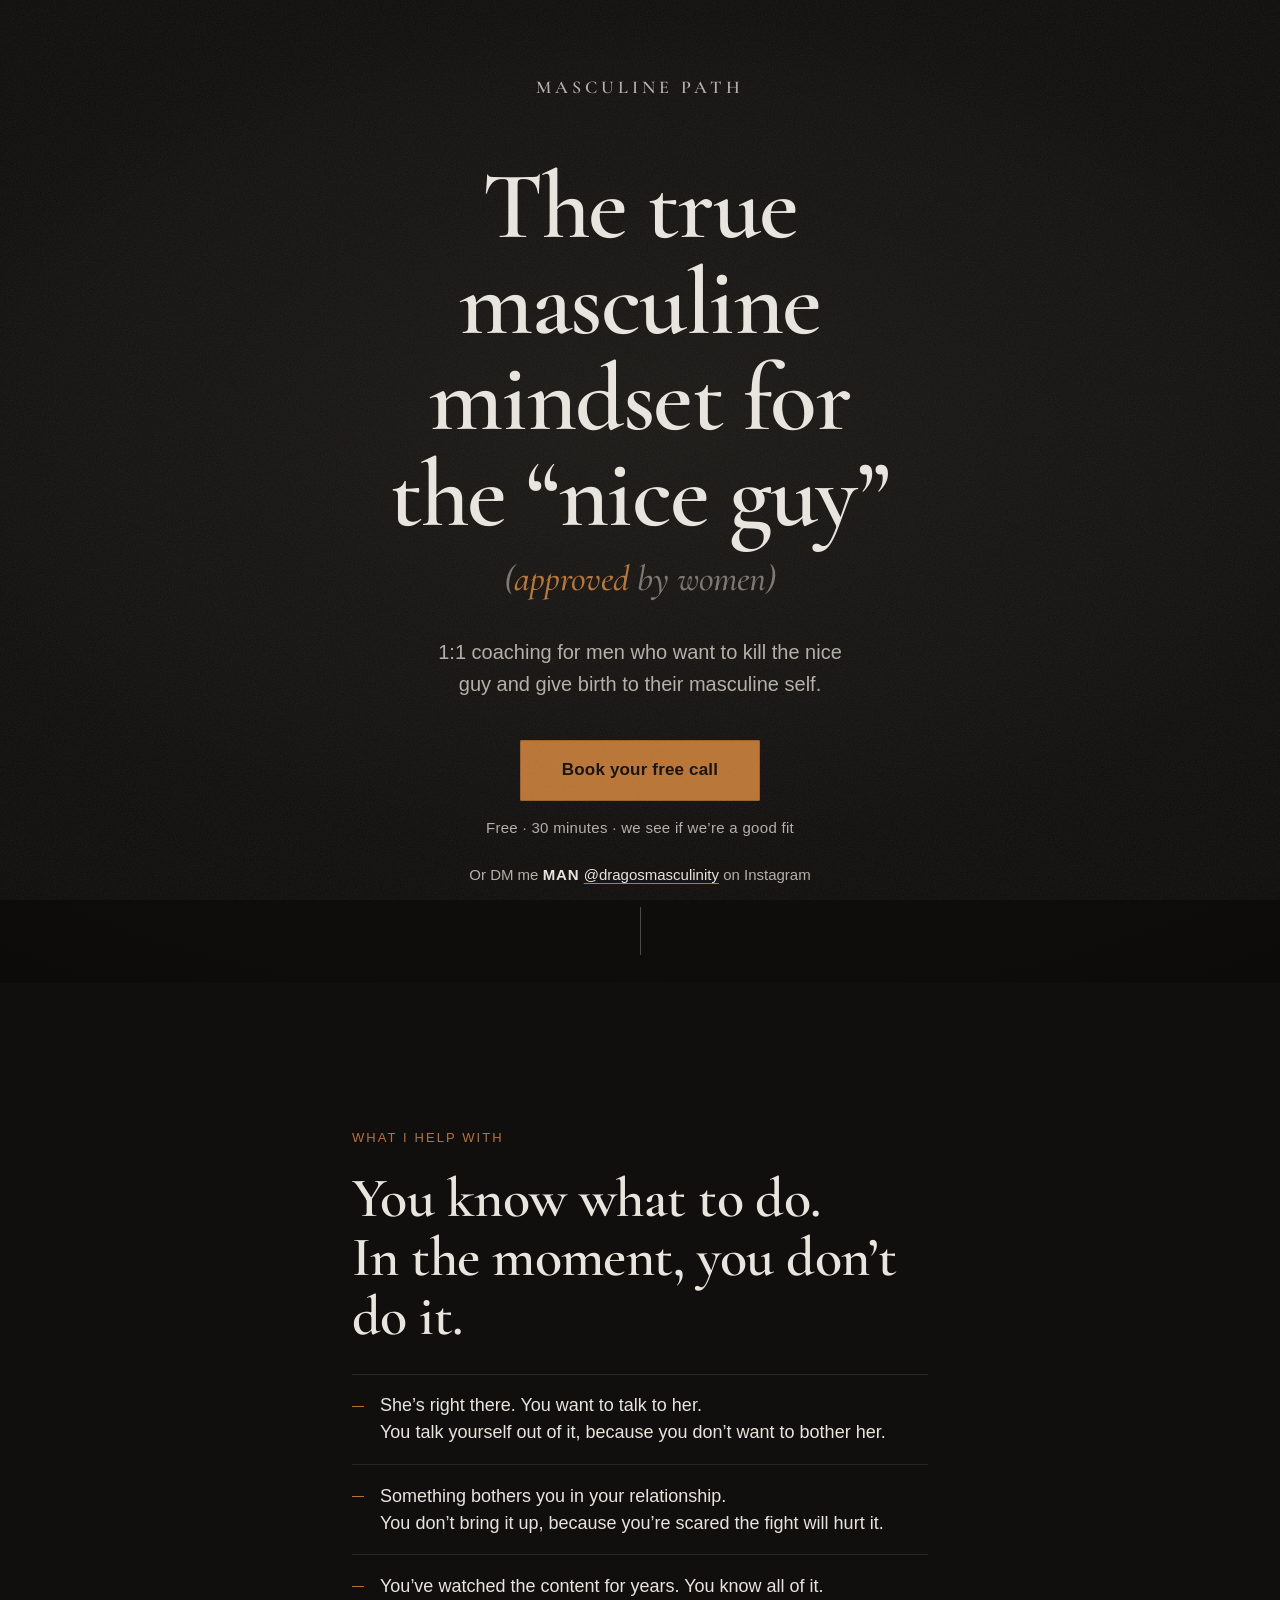
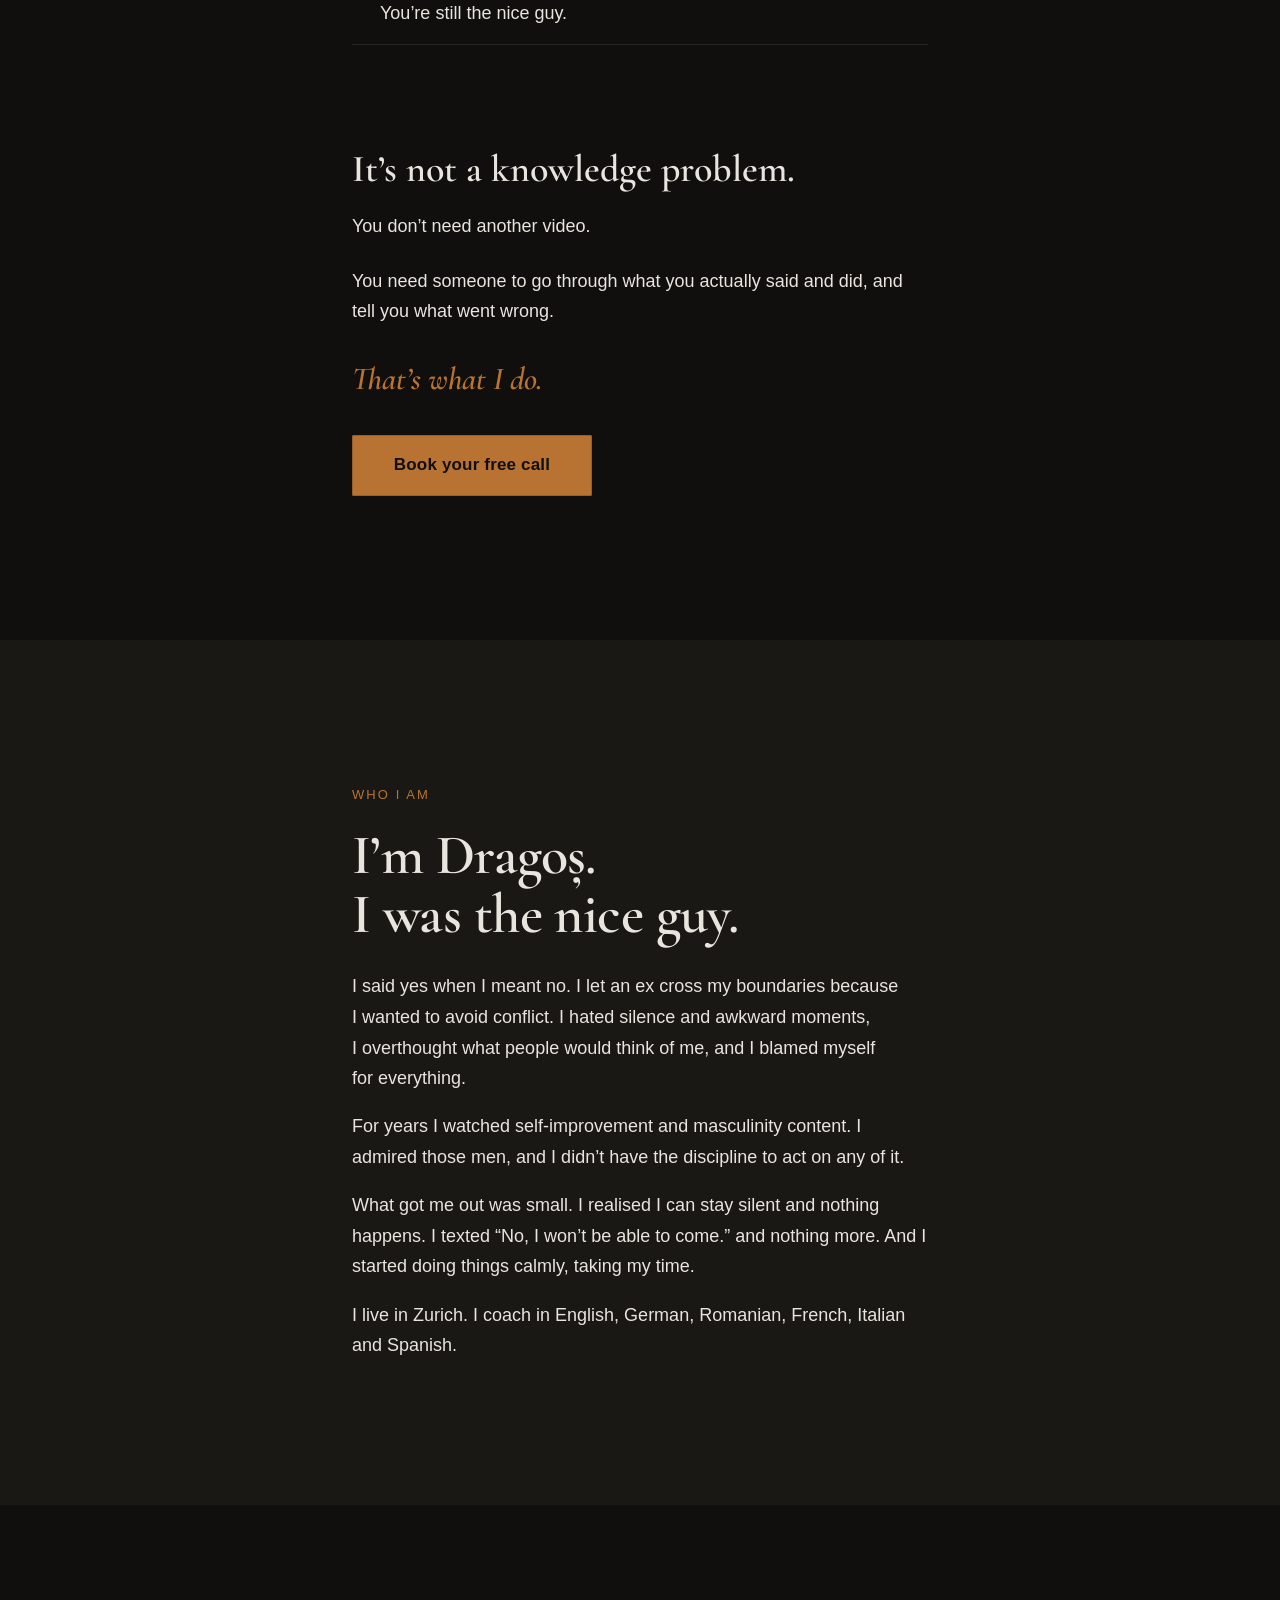
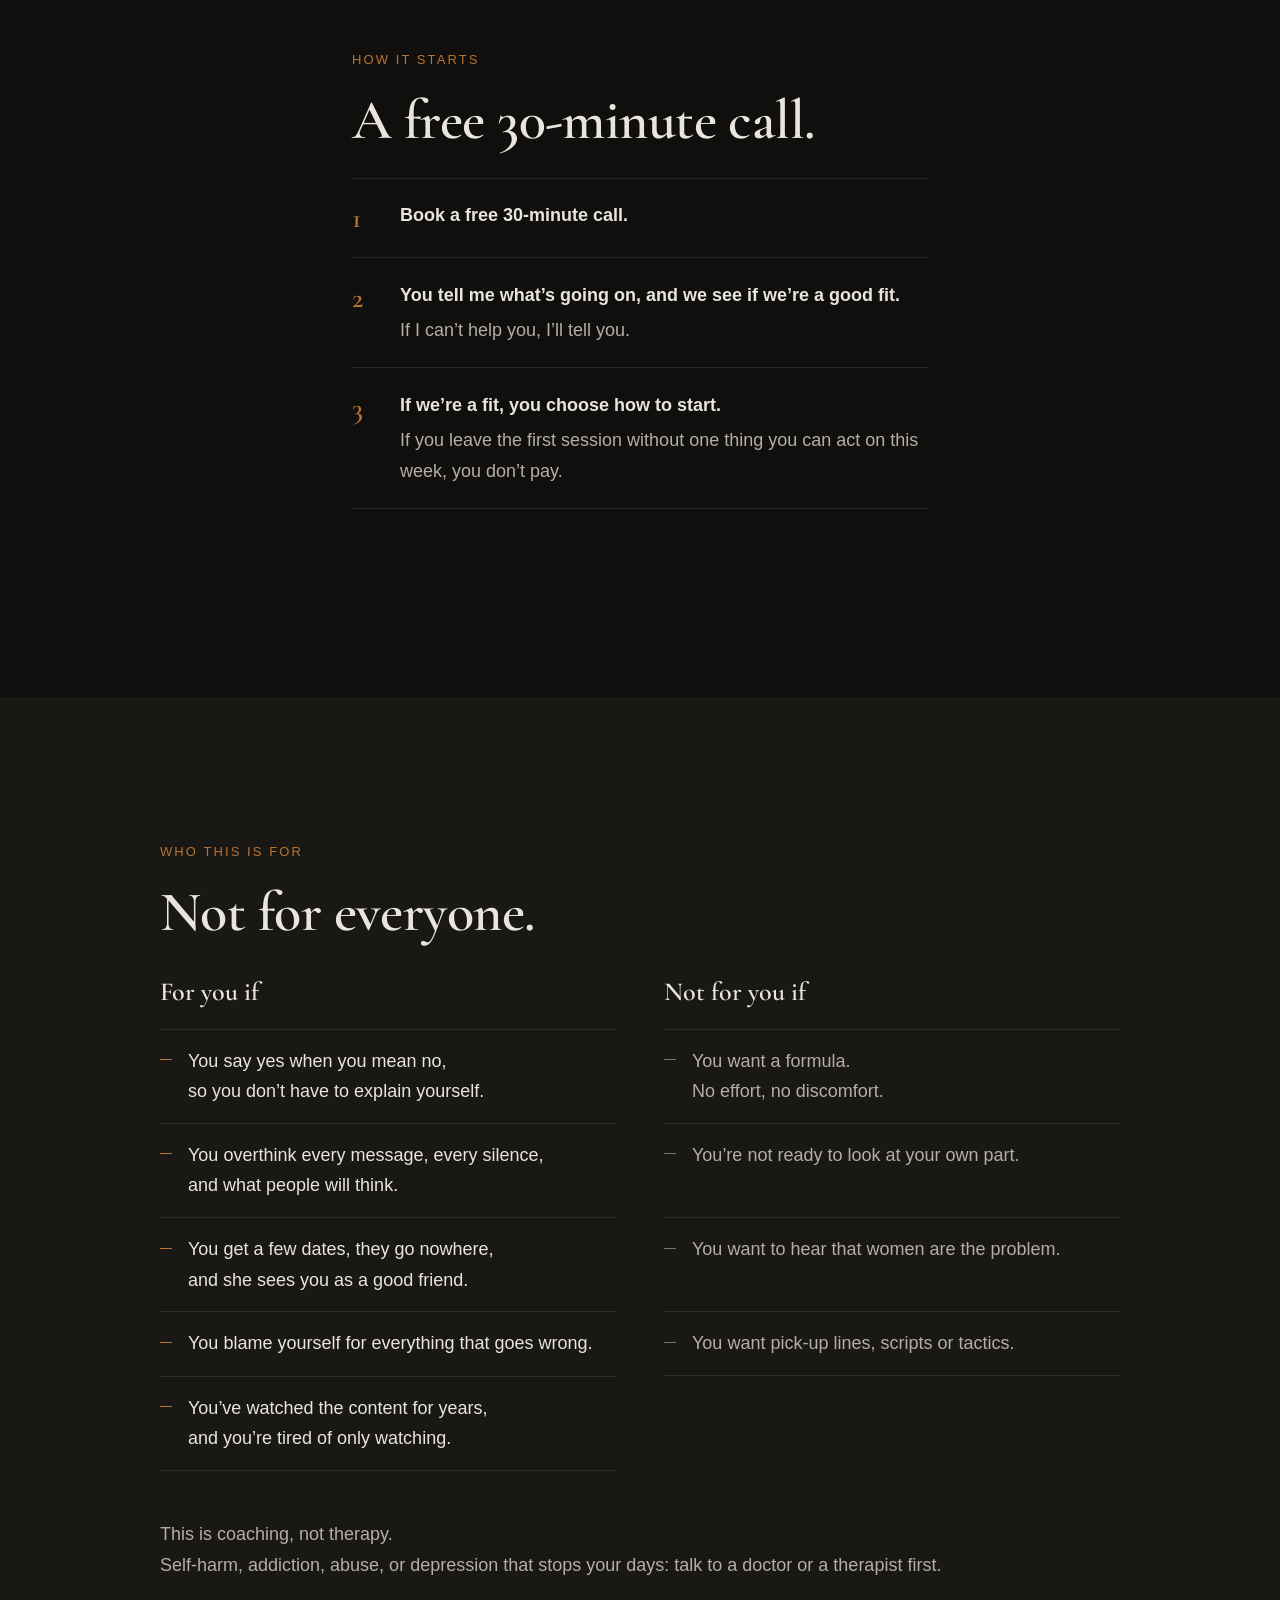
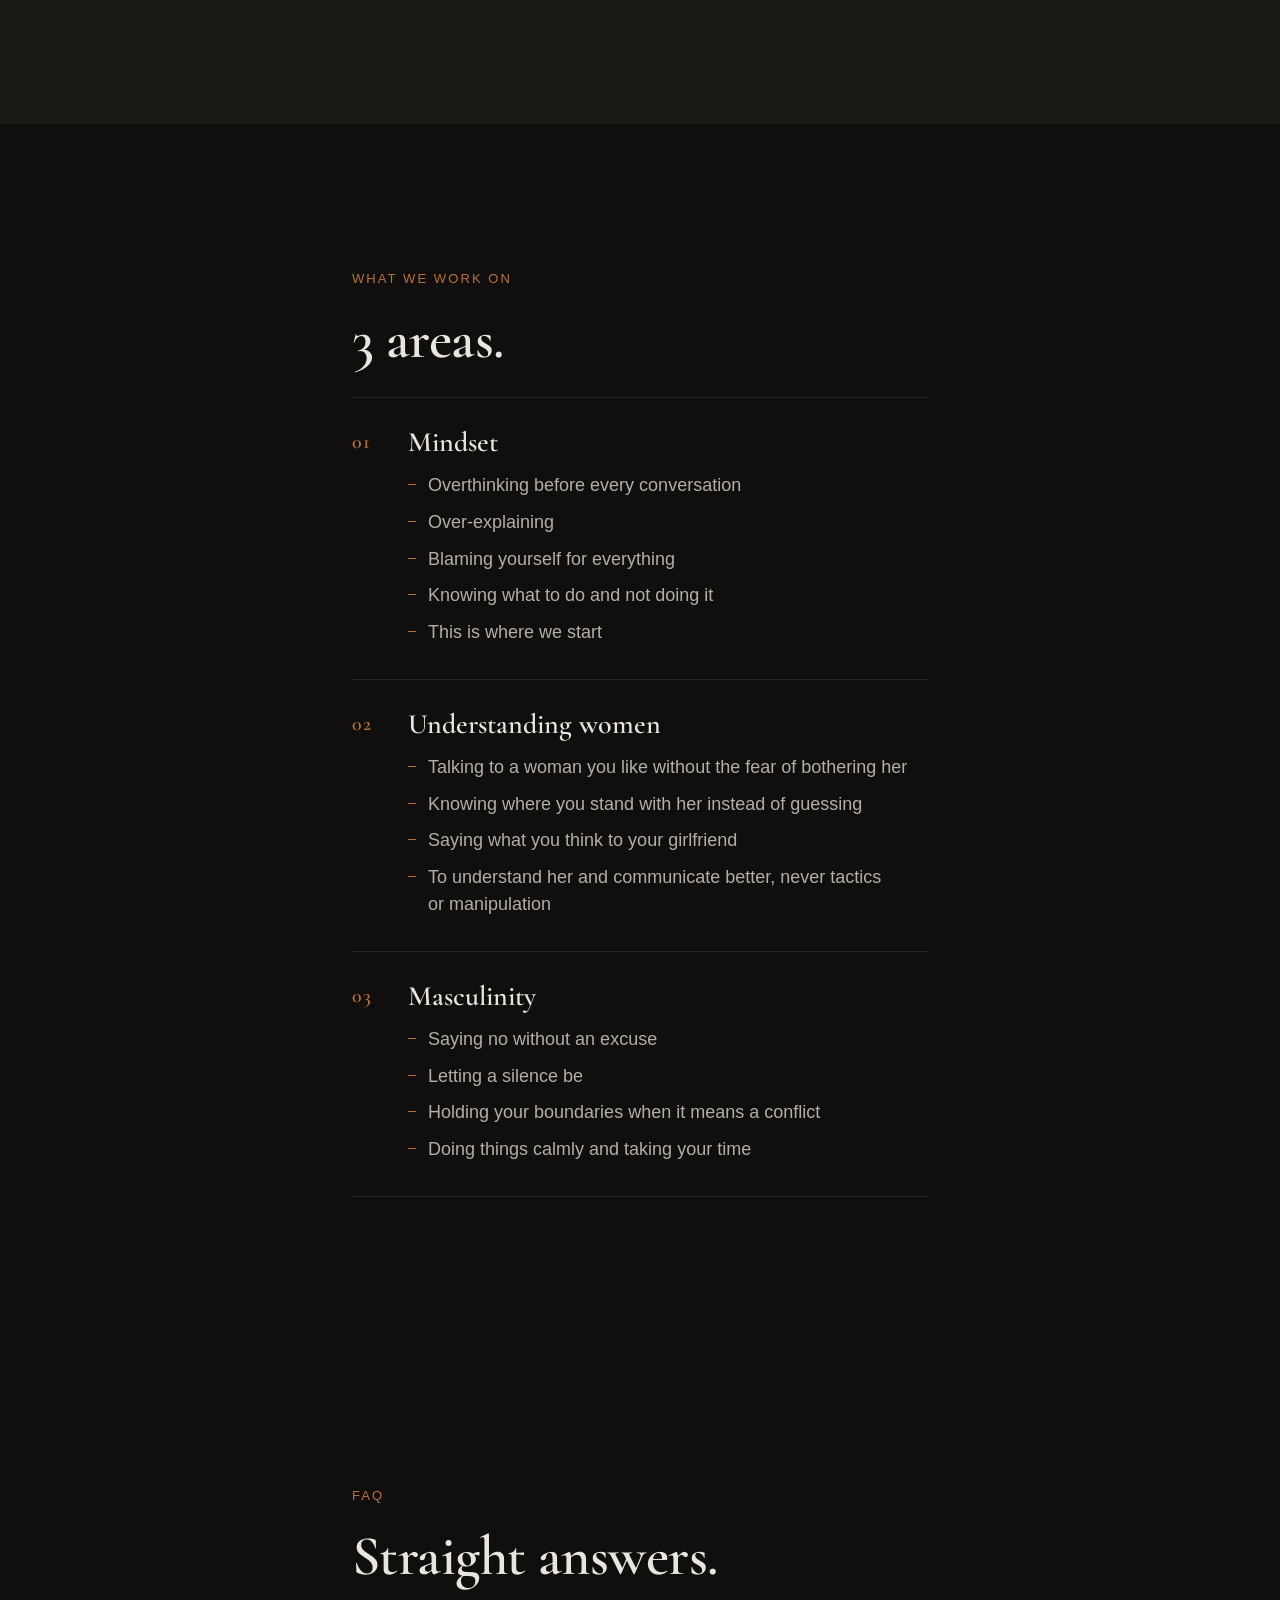
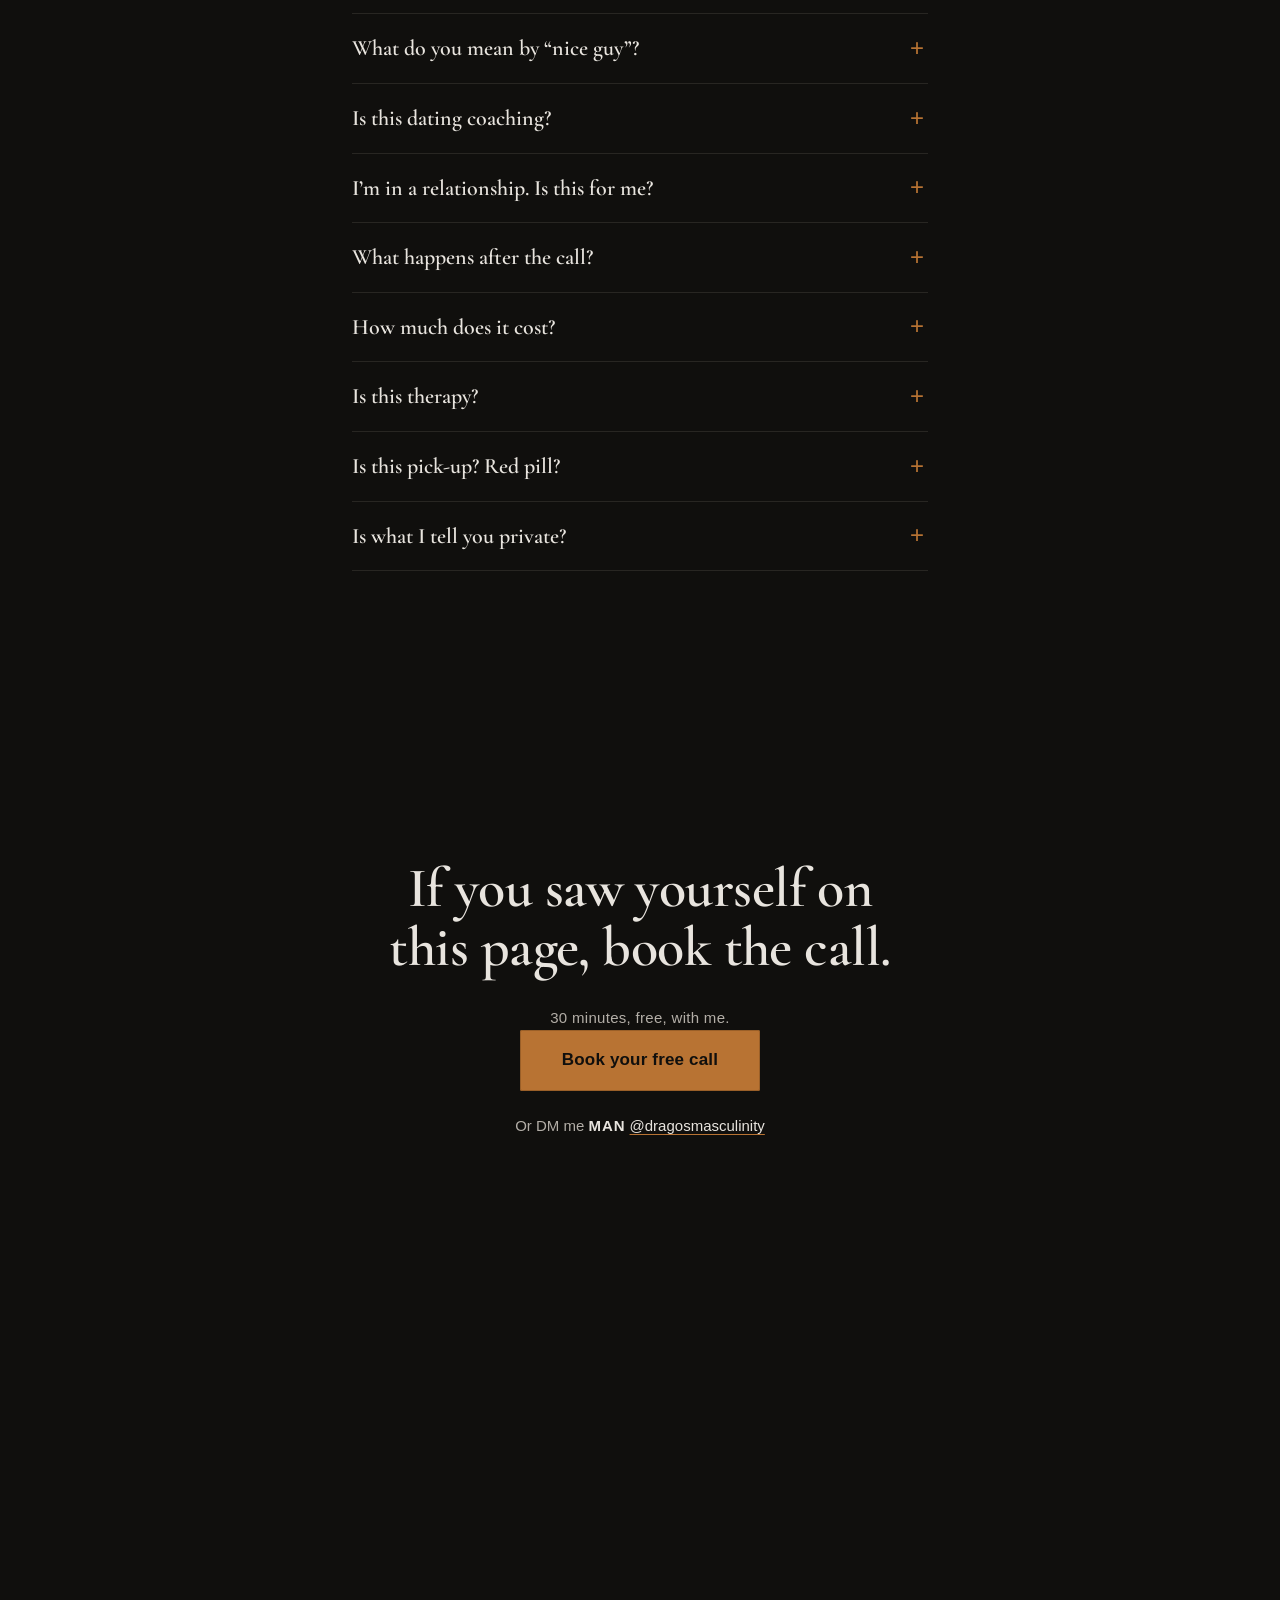
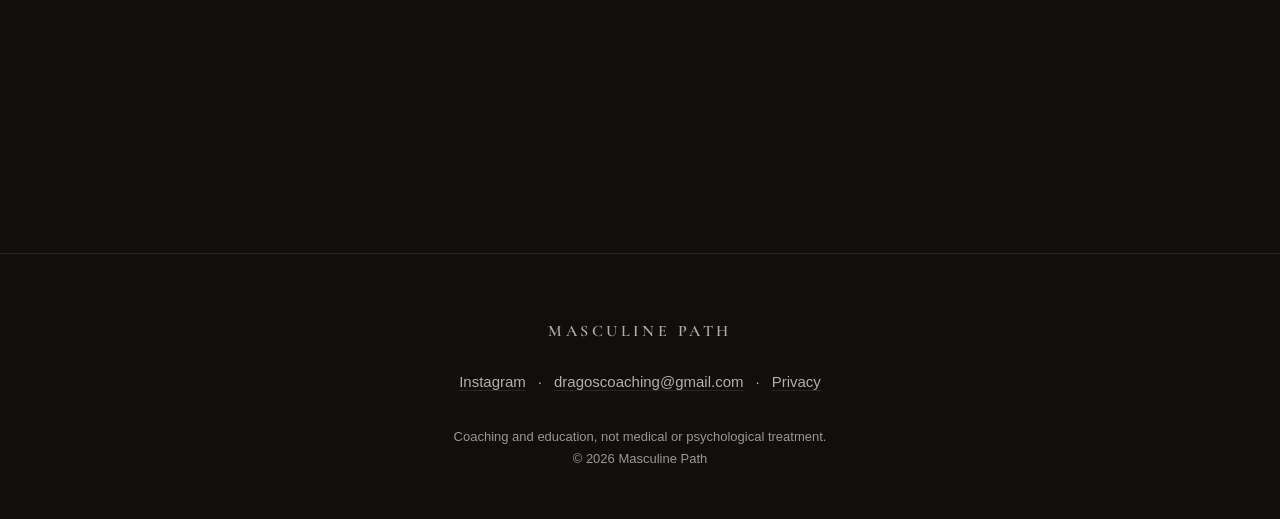
==== commit d10cb037: "Rewrite the copy for the nice guy: hero, moments, story, 3 areas, offer, FAQ The hero matches the In" ====
--- a/index.html
+++ b/index.html
@@ -3,8 +3,8 @@
 <head>
 <meta charset="utf-8">
 <meta name="viewport" content="width=device-width, initial-scale=1, viewport-fit=cover">
-<title>Masculine Path · Become a true masculine man</title>
-<meta name="description" content="Become a true masculine man (approved by women). What they never taught you about masculinity. 1:1 coaching with Dragos, online or in Zurich. Book a free 30-minute discovery call.">
+<title>Masculine Path · 1:1 coaching for the “nice guy”</title>
+<meta name="description" content="1:1 coaching with Dragoș for men with a nice-guy mindset who overthink, say yes when they mean no, and know what to do but don’t do it. Book a free 30-minute call.">
 <meta name="theme-color" content="#100f0d">
 <link rel="canonical" href="https://masculinepath.men/">
 <link rel="icon" href="favicon.svg" type="image/svg+xml">
@@ -12,15 +12,15 @@
 <meta property="og:type" content="website">
 <meta property="og:site_name" content="Masculine Path">
 <meta property="og:url" content="https://masculinepath.men/">
-<meta property="og:title" content="Become a true masculine man. (approved by women)">
-<meta property="og:description" content="Become a true masculine man (approved by women). What they never taught you about masculinity. Book a free 30-minute discovery call with Dragos.">
+<meta property="og:title" content="The true masculine mindset for the “nice guy”">
+<meta property="og:description" content="1:1 coaching with Dragoș. A free 30-minute call to see if we’re a fit.">
 <meta property="og:image" content="https://masculinepath.men/og.png">
 <meta property="og:image:width" content="1200">
 <meta property="og:image:height" content="630">
-<meta property="og:image:alt" content="Masculine Path. Become a true masculine man. (approved by women)">
+<meta property="og:image:alt" content="Masculine Path. The true masculine mindset for the “nice guy”. (approved by women)">
 <meta name="twitter:card" content="summary_large_image">
-<meta name="twitter:title" content="Become a true masculine man. (approved by women)">
-<meta name="twitter:description" content="Become a true masculine man (approved by women). What they never taught you about masculinity. Book a free 30-minute discovery call with Dragos.">
+<meta name="twitter:title" content="The true masculine mindset for the “nice guy”">
+<meta name="twitter:description" content="1:1 coaching with Dragoș. A free 30-minute call to see if we’re a fit.">
 
 <link rel="preconnect" href="https://fonts.googleapis.com">
 <link rel="preconnect" href="https://fonts.gstatic.com" crossorigin>
@@ -41,13 +41,13 @@
     <div class="hero__plate" aria-hidden="true"></div>
     <div class="hero__inner">
       <p class="wordmark">Masculine Path</p>
-      <h1 class="hero__title">Become a true masculine man.</h1>
+      <h1 class="hero__title">The true masculine mindset for the “nice guy”</h1>
       <p class="hero__paren">(<em>approved</em> by women)</p>
-      <p class="hero__sub">What they never taught you about masculinity.</p>
+      <p class="hero__sub">1:1 coaching for men who want to kill the nice guy and give birth to their masculine self.</p>
       <div class="cta">
-        <a class="btn" href="#book" data-book>Book a free discovery call</a>
+        <a class="btn" href="#book" data-book>Book your free call</a>
         <p class="cta__note">Free · 30 minutes · <span class="nowrap">we see if we’re a good fit</span></p>
-        <p class="cta__alt">Or DM <strong>MAN</strong> to <a href="https://instagram.com/dragosmasculinity" rel="noopener">@dragosmasculinity</a> on Instagram</p>
+        <p class="cta__alt">Or DM me <strong>MAN</strong> <a href="https://instagram.com/dragosmasculinity" rel="noopener">@dragosmasculinity</a> on Instagram</p>
       </div>
     </div>
     <span class="hero__mark" aria-hidden="true"></span>
@@ -57,33 +57,23 @@
   <section class="section" aria-labelledby="help-title">
     <div class="wrap reveal">
       <p class="eyebrow">What I help with</p>
-      <h2 id="help-title" class="h2">You’ve read the books. You still feel behind.</h2>
-      <div class="lines">
-        <p>You’ve watched masculine men.<br>You’ve read their books.<br>You’ve followed their advice, and some of it worked.</p>
-        <p>And you still feel behind.<br>In life. In your relationships. As a man.</p>
-        <p class="beat">“Why am I still like this?”</p>
-      </div>
+      <h2 id="help-title" class="h2">You know what to do.<br>In the moment, you don’t do it.</h2>
       <ul class="moments">
-        <li>She went quiet.<br>You still don’t know why.</li>
-        <li>You let her decide everything.<br>You called it respect.</li>
-        <li>“I’ll start on Monday.”<br>You said that last Monday.</li>
+        <li>She’s right there. You want to talk to her.<br>You talk yourself out of it, because you don’t want to bother her.</li>
+        <li>Something bothers you in your relationship.<br>You don’t bring it up, because you’re scared the fight will hurt it.</li>
+        <li>You’ve watched the content for years. You know all of it.<br>You’re still the nice guy.</li>
       </ul>
     </div>
 
     <div class="wrap reveal">
       <h3 class="h3">It’s not a knowledge problem.</h3>
       <div class="lines">
-        <p>You don’t need another book.<br>You don’t need another video.</p>
-        <p>The advice was good.<br>But it was written for everyone.<br>It doesn’t know your situation.</p>
-        <p>It doesn’t know what you actually said and did in the moment.<br>The pause. The explanation nobody asked for. The moment you gave in.</p>
-        <p>Nobody has gone through your situations with you and told you what went wrong.<br>That’s what I do.</p>
-      </div>
-      <div class="lines lines--after-cta">
-        <p>It bothers you because you know you’re capable of more.</p>
-        <p class="beat">You are.<br>Bring me the last time you slipped, and we start from there.</p>
+        <p>You don’t need another video.</p>
+        <p>You need someone to go through what you actually said and did, and tell you what went wrong.</p>
+        <p class="beat">That’s what I do.</p>
       </div>
       <div class="cta cta--left">
-        <a class="btn" href="#book" data-book>Book a free discovery call</a>
+        <a class="btn" href="#book" data-book>Book your free call</a>
       </div>
     </div>
   </section>
@@ -92,14 +82,12 @@
   <section class="section section--surface" aria-labelledby="about-title">
     <div class="wrap reveal">
       <p class="eyebrow">Who I am</p>
-      <h2 id="about-title" class="h2">I’m Dragos.</h2>
+      <h2 id="about-title" class="h2">I’m Dragoș.<br>I was the nice guy.</h2>
       <div class="prose">
-        <p>I live in Zurich. I’ve been on this path for years.</p>
-        <p>I used to be shy, and I hated it. On the train I’d wait 20 minutes to talk to someone. Usually I said nothing. I used to be skinny too. I built a body I’m proud of, and the confidence carried over.</p>
-        <p>I learned to watch my own thoughts and correct them.</p>
-        <p>A long-distance relationship of more than 2&nbsp;years taught me a lot. My female friends have told me their side of dating. I use it to understand how men come across, never to tell you what “women want.”</p>
-        <p>Now I’m ready to share everything I’ve learned to help you become a true masculine man: a man in control of his body, mind and emotions.</p>
-        <p>I coach in English, German, Romanian, French, Italian and Spanish.</p>
+        <p>I said yes when I meant no. I let an ex cross my boundaries because I wanted to avoid conflict. I hated silence and awkward moments, I overthought what people would think of me, and I blamed myself for everything.</p>
+        <p>For years I watched self-improvement and masculinity content. I admired those men, and I didn’t have the discipline to act on any of it.</p>
+        <p>What got me out was small. I realised I can stay silent and nothing happens. I texted “No, I won’t be able to come.” and nothing more. And I started doing things calmly, taking my time.</p>
+        <p>I live in Zurich. I coach in English, German, Romanian, French, Italian and Spanish.</p>
       </div>
     </div>
   </section>
@@ -108,11 +96,11 @@
   <section class="section" aria-labelledby="call-title">
     <div class="wrap reveal">
       <p class="eyebrow">How it starts</p>
-      <h2 id="call-title" class="h2">A free discovery call.</h2>
+      <h2 id="call-title" class="h2">A free 30-minute call.</h2>
       <ol class="steps">
-        <li><strong>We talk for 30 minutes.</strong>You tell me where you are and what you want to change.</li>
-        <li><strong>We see if we’re a good fit.</strong>If I can’t help you, I’ll tell you.</li>
-        <li><strong>If we match, we’ll take it from there.</strong></li>
+        <li><strong>Book a free 30-minute call.</strong></li>
+        <li><strong>You tell me what’s going on, and we see if we’re a good fit.</strong>If I can’t help you, I’ll tell you.</li>
+        <li><strong>If we’re a fit, you choose how to start.</strong>If you leave the first session without one thing you can act on this week, you don’t pay.</li>
       </ol>
     </div>
   </section>
@@ -125,17 +113,17 @@
       <div class="fit">
         <ul class="fit__col fit__col--yes" role="list" aria-labelledby="fit-yes">
           <li class="fit__head" id="fit-yes">For you if</li>
-          <li>You’ve read the books and followed the accounts.<br>You applied some of it. You still haven’t changed.</li>
-          <li>From the outside, your life looks fine.<br>Inside, you react when you should lead.</li>
-          <li>You’re behind in discipline, direction or dating.<br>You know you’re capable of more.</li>
-          <li>You want to talk to her.<br>You freeze, or you never start.</li>
-          <li>No man ever showed you the way.<br>Something’s off, and you can’t name it.</li>
+          <li>You say yes when you mean no,<br>so you don’t have to explain yourself.</li>
+          <li>You overthink every message, every silence,<br>and what people will think.</li>
+          <li>You get a few dates, they go nowhere,<br>and she sees you as a good friend.</li>
+          <li>You blame yourself for everything that goes wrong.</li>
+          <li>You’ve watched the content for years,<br>and you’re tired of only watching.</li>
         </ul>
         <ul class="fit__col fit__col--no" role="list" aria-labelledby="fit-no">
           <li class="fit__head" id="fit-no">Not for you if</li>
           <li>You want a formula.<br>No effort, no discomfort.</li>
-          <li>You’re not ready to look at your part.</li>
-          <li>You want to hear it’s unfair.<br>Or that women are the problem.</li>
+          <li>You’re not ready to look at your own part.</li>
+          <li>You want to hear that women are the problem.</li>
           <li>You want pick-up lines, scripts or tactics.</li>
         </ul>
       </div>
@@ -149,41 +137,27 @@
   <section class="section" aria-labelledby="work-title">
     <div class="wrap reveal">
       <p class="eyebrow">What we work on</p>
-      <h2 id="work-title" class="h2">5 areas.</h2>
+      <h2 id="work-title" class="h2">3 areas.</h2>
       <ol class="areas">
         <li class="area">
           <span class="area__num" aria-hidden="true">01</span>
           <div>
             <h4 class="area__title">Mindset</h4>
-            <ul class="area__list"><li>Stoicism</li><li>Emotional control</li><li>Staying calm under pressure</li><li>No more conceding to keep the peace</li></ul>
+            <ul class="area__list"><li>Overthinking before every conversation</li><li>Over-explaining</li><li>Blaming yourself for everything</li><li>Knowing what to do and not doing it</li><li>This is where we start</li></ul>
           </div>
         </li>
         <li class="area">
           <span class="area__num" aria-hidden="true">02</span>
           <div>
-            <h4 class="area__title">Male psychology</h4>
-            <ul class="area__list"><li>Masculine frame</li><li>Ego</li><li>Your reactions, and where they come from</li><li>Real strength, not the act</li></ul>
+            <h4 class="area__title">Understanding women</h4>
+            <ul class="area__list"><li>Talking to a woman you like without the fear of bothering her</li><li>Knowing where you stand with her instead of guessing</li><li>Saying what you think to your girlfriend</li><li>To understand her and communicate better, never tactics or manipulation</li></ul>
           </div>
         </li>
         <li class="area">
           <span class="area__num" aria-hidden="true">03</span>
           <div>
-            <h4 class="area__title">Discipline</h4>
-            <ul class="area__list"><li>A mission</li><li>Habits that hold</li><li>Standards you keep</li><li>Decisiveness</li></ul>
-          </div>
-        </li>
-        <li class="area">
-          <span class="area__num" aria-hidden="true">04</span>
-          <div>
-            <h4 class="area__title">Female psychology</h4>
-            <ul class="area__list"><li>Understanding women</li><li>Communicating better</li><li>What she was really saying</li><li>Never tactics, never manipulation</li></ul>
-          </div>
-        </li>
-        <li class="area">
-          <span class="area__num" aria-hidden="true">05</span>
-          <div>
-            <h4 class="area__title">Dating and relationships</h4>
-            <ul class="area__list"><li>Dating</li><li>The relationship you’re in</li><li>After a breakup</li><li>Where the other 4 get tested</li></ul>
+            <h4 class="area__title">Masculinity</h4>
+            <ul class="area__list"><li>Saying no without an excuse</li><li>Letting a silence be</li><li>Holding your boundaries when it means a conflict</li><li>Doing things calmly and taking your time</li></ul>
           </div>
         </li>
       </ol>
@@ -197,6 +171,26 @@
       <h2 id="faq-title" class="h2">Straight answers.</h2>
       <div class="faq">
         <details>
+          <summary>What do you mean by “nice guy”?</summary>
+          <p>The term comes from Robert Glover’s book <em>No More Mr. Nice Guy</em>.<br>For me, it’s a man who thinks too much about other people’s feelings, and lets them overstep his boundaries to avoid conflict.</p>
+        </details>
+        <details>
+          <summary>Is this dating coaching?</summary>
+          <p>Women are often why men write to me.<br>What we work on is your mindset, because that’s what shows up with her.</p>
+        </details>
+        <details>
+          <summary>I’m in a relationship. Is this for me?</summary>
+          <p>Yes. If you don’t bring things up with your girlfriend because you’re scared of the conflict, that’s the same pattern.<br>We work on you, not on her.</p>
+        </details>
+        <details>
+          <summary>What happens after the call?</summary>
+          <p>If we’re a fit, we work 1:1 in 90-minute sessions. One session, or a pack of 3 or 5.<br>Online from anywhere. If you live in Zurich, we can also meet in person.<br>Between sessions you can write me any time on WhatsApp or Instagram with extra questions, and I answer within 24 hours. It’s not a crisis line.</p>
+        </details>
+        <details>
+          <summary>How much does it cost?</summary>
+          <p>The call is free.<br>The price of the sessions I tell you on the call, once we know it’s a fit.</p>
+        </details>
+        <details>
           <summary>Is this therapy?</summary>
           <p>No. It’s coaching.<br>If something heavier is going on, I’ll tell you.<br>And I’ll point you to someone trained for it.</p>
         </details>
@@ -205,14 +199,6 @@
           <p>No. No lines, no tactics, no bitterness.<br>The goal is to make you stronger.<br>Not angrier.</p>
         </details>
         <details>
-          <summary>What if I’m not dating right now?</summary>
-          <p>Fine. If you want to talk to women and you freeze, that’s exactly what we work on.<br>If it’s not about women, bring a moment from work, family or a bad week.</p>
-        </details>
-        <details>
-          <summary>Online or in person?</summary>
-          <p>Both.<br>Online works anywhere.<br>If you live in Zurich, we can meet.</p>
-        </details>
-        <details>
           <summary>Is what I tell you private?</summary>
           <p>Nothing you tell me is ever published or used in marketing without your written permission.</p>
         </details>
@@ -222,10 +208,11 @@
 
   <!-- 8. FINAL CTA -->
   <section class="section section--final" id="book" aria-labelledby="book-title">
-    <h2 id="book-title" class="visually-hidden">Book a free discovery call</h2>
     <div class="wrap wrap--center">
+      <h2 id="book-title" class="h2">If you saw yourself on this page, book the call.</h2>
+      <p class="cta__note">30 minutes, free, with me.</p>
       <div class="cta cta--center">
-        <a class="btn" href="#book" data-book>Book a free discovery call</a>
+        <a class="btn" href="#book" data-book>Book your free call</a>
         <p class="cta__alt">Or DM me <strong>MAN</strong> <a href="https://instagram.com/dragosmasculinity" rel="noopener">@dragosmasculinity</a></p>
       </div>
     </div>
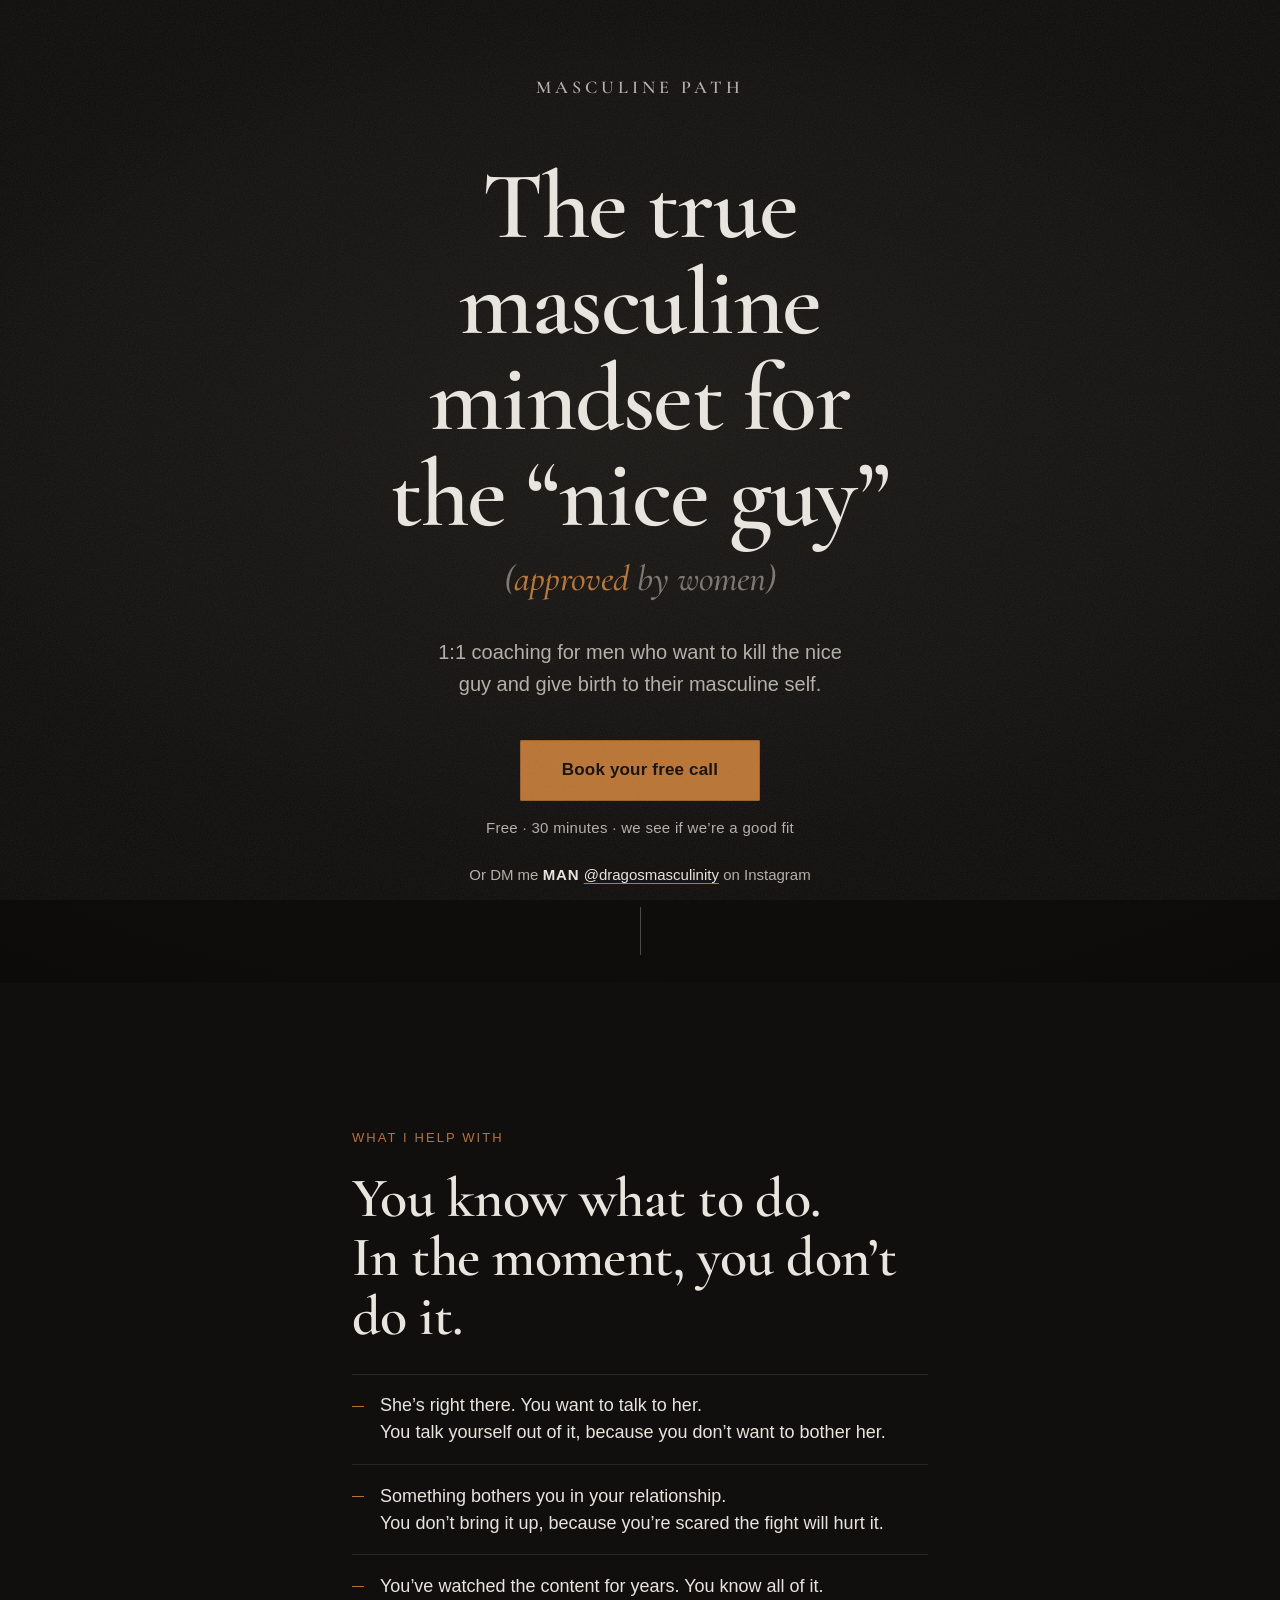
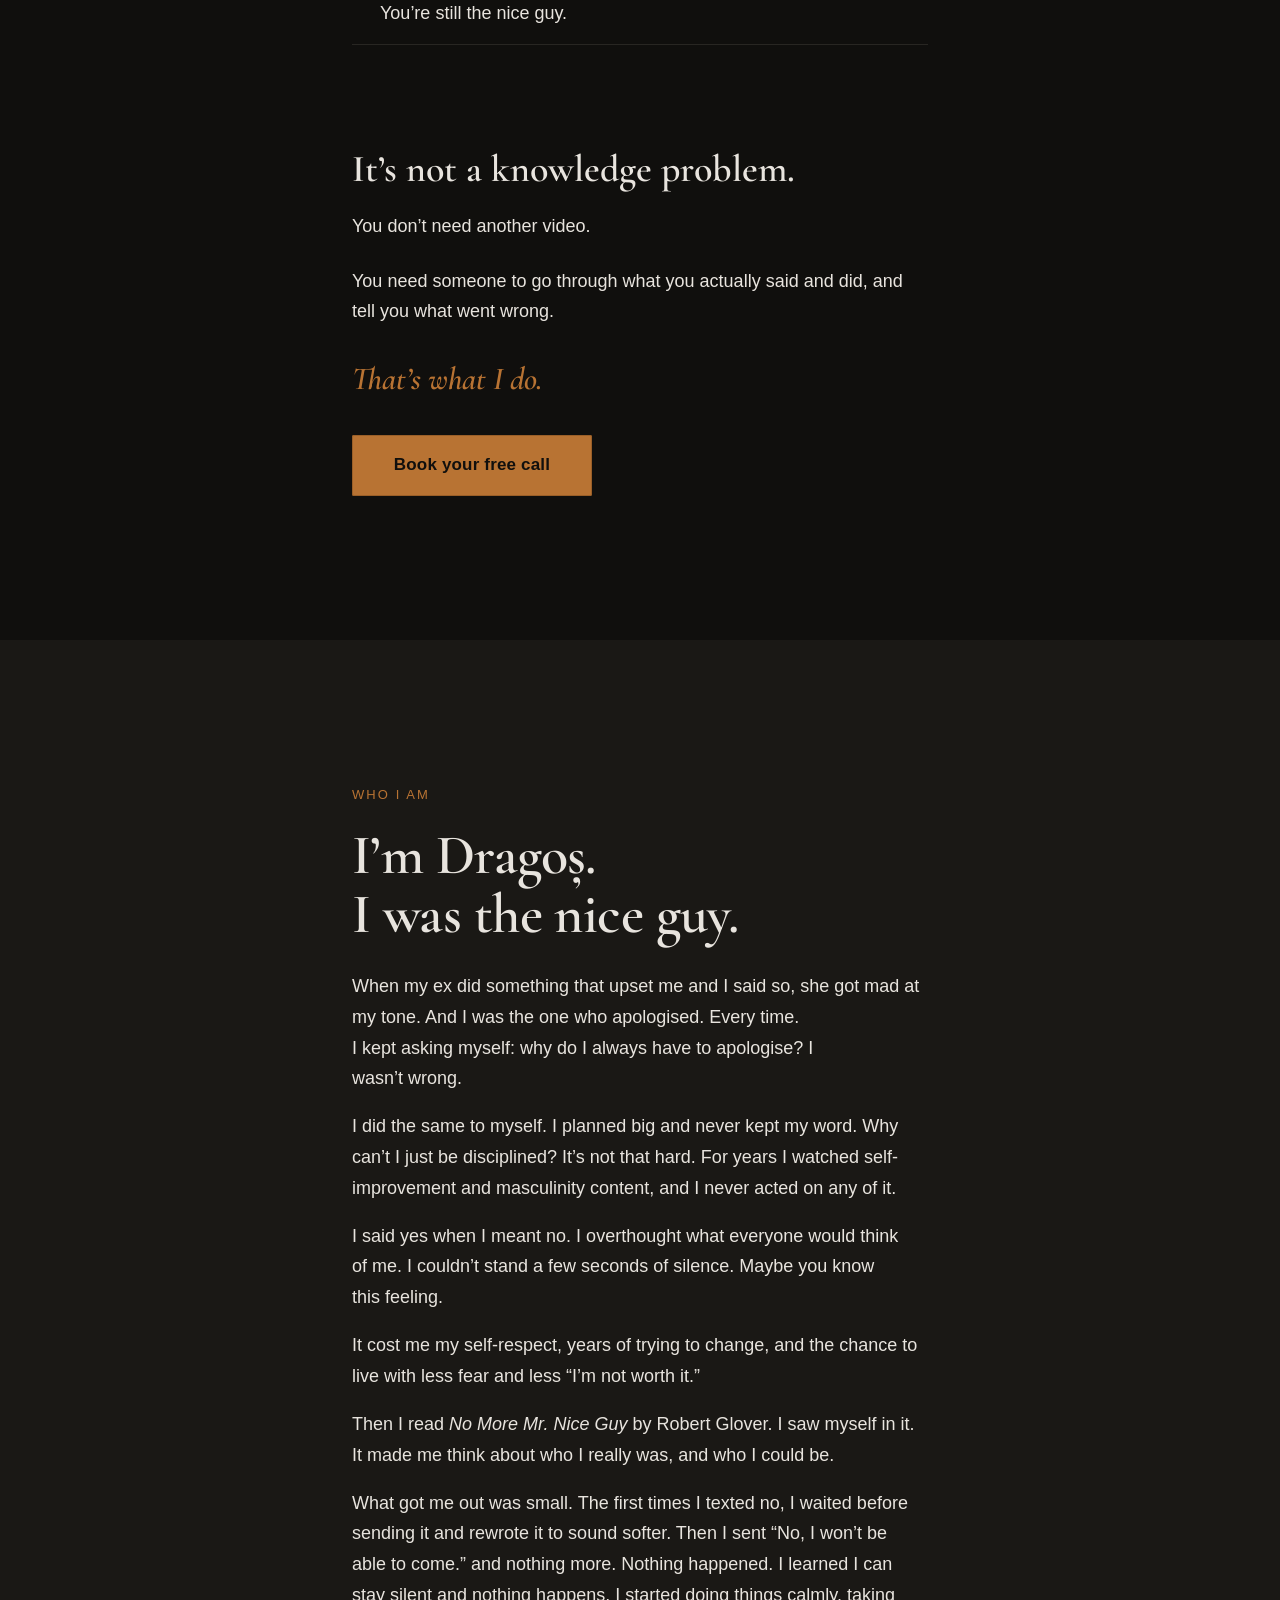
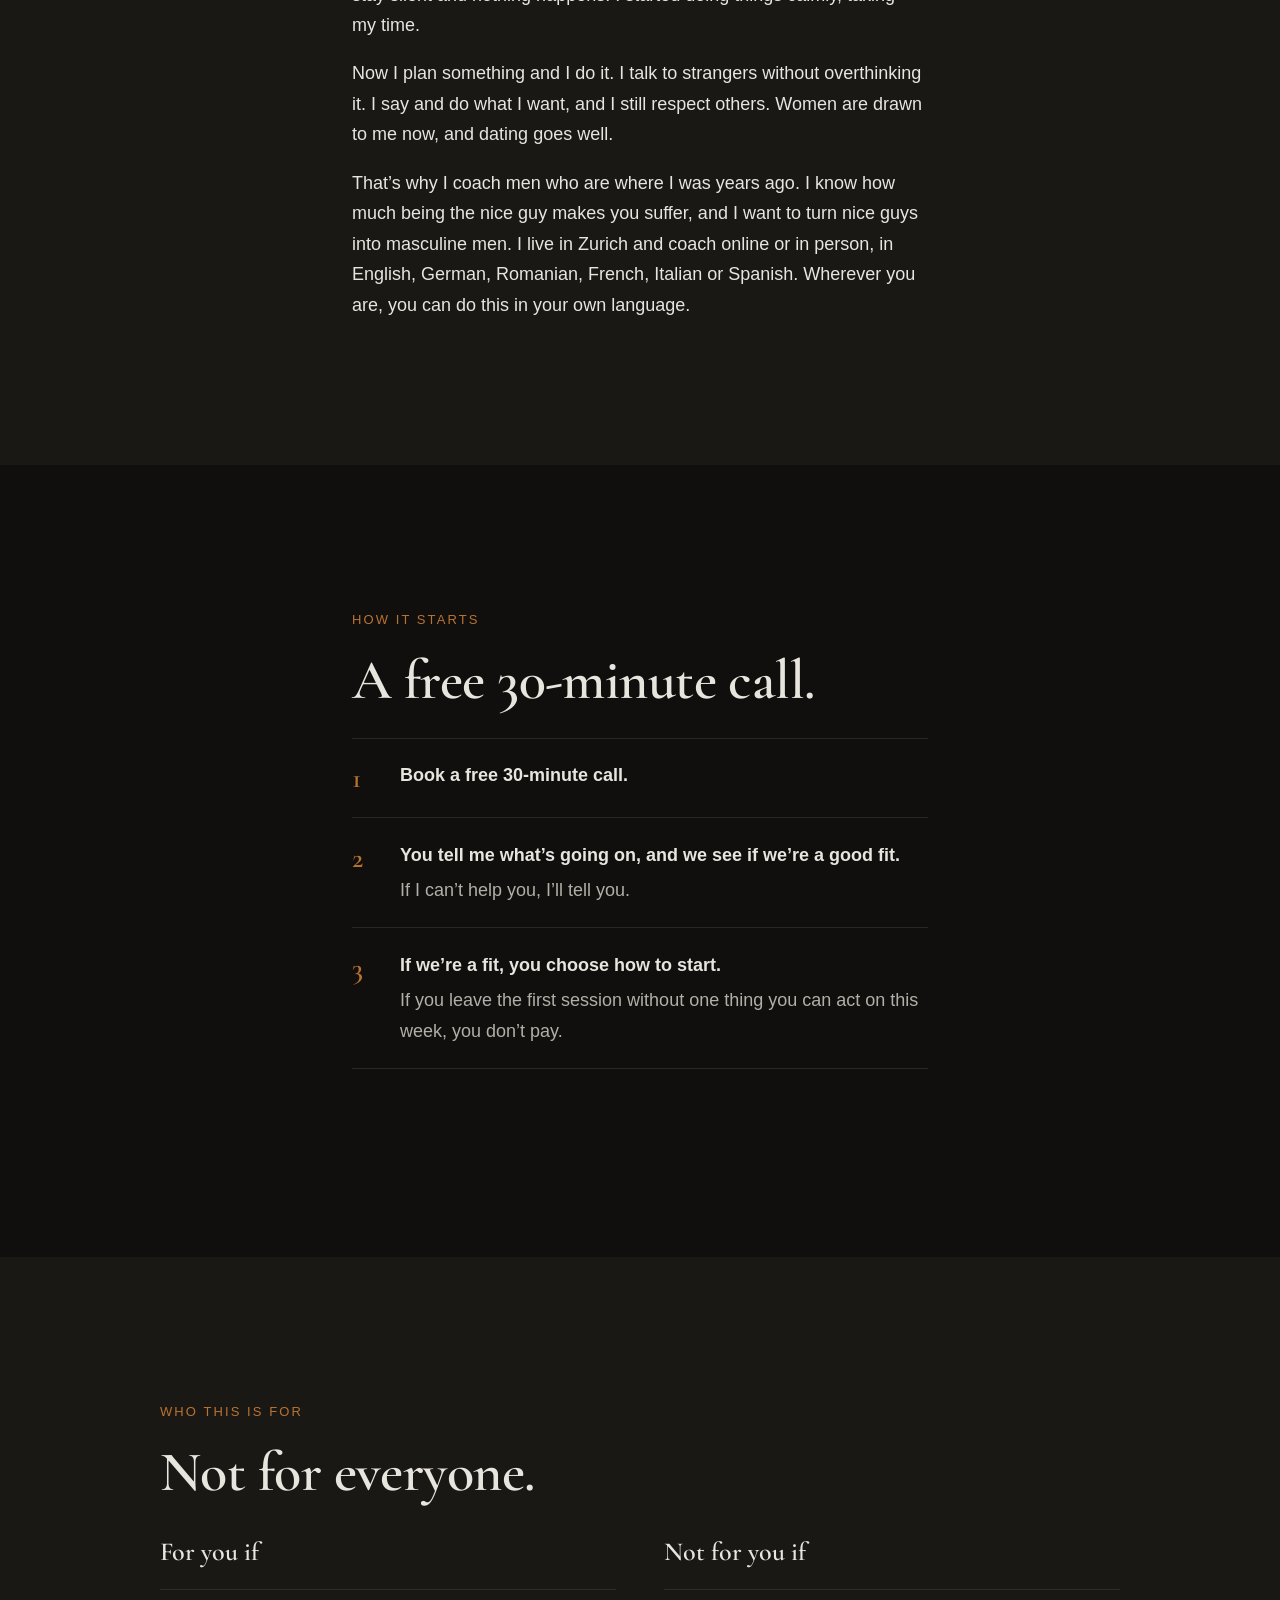
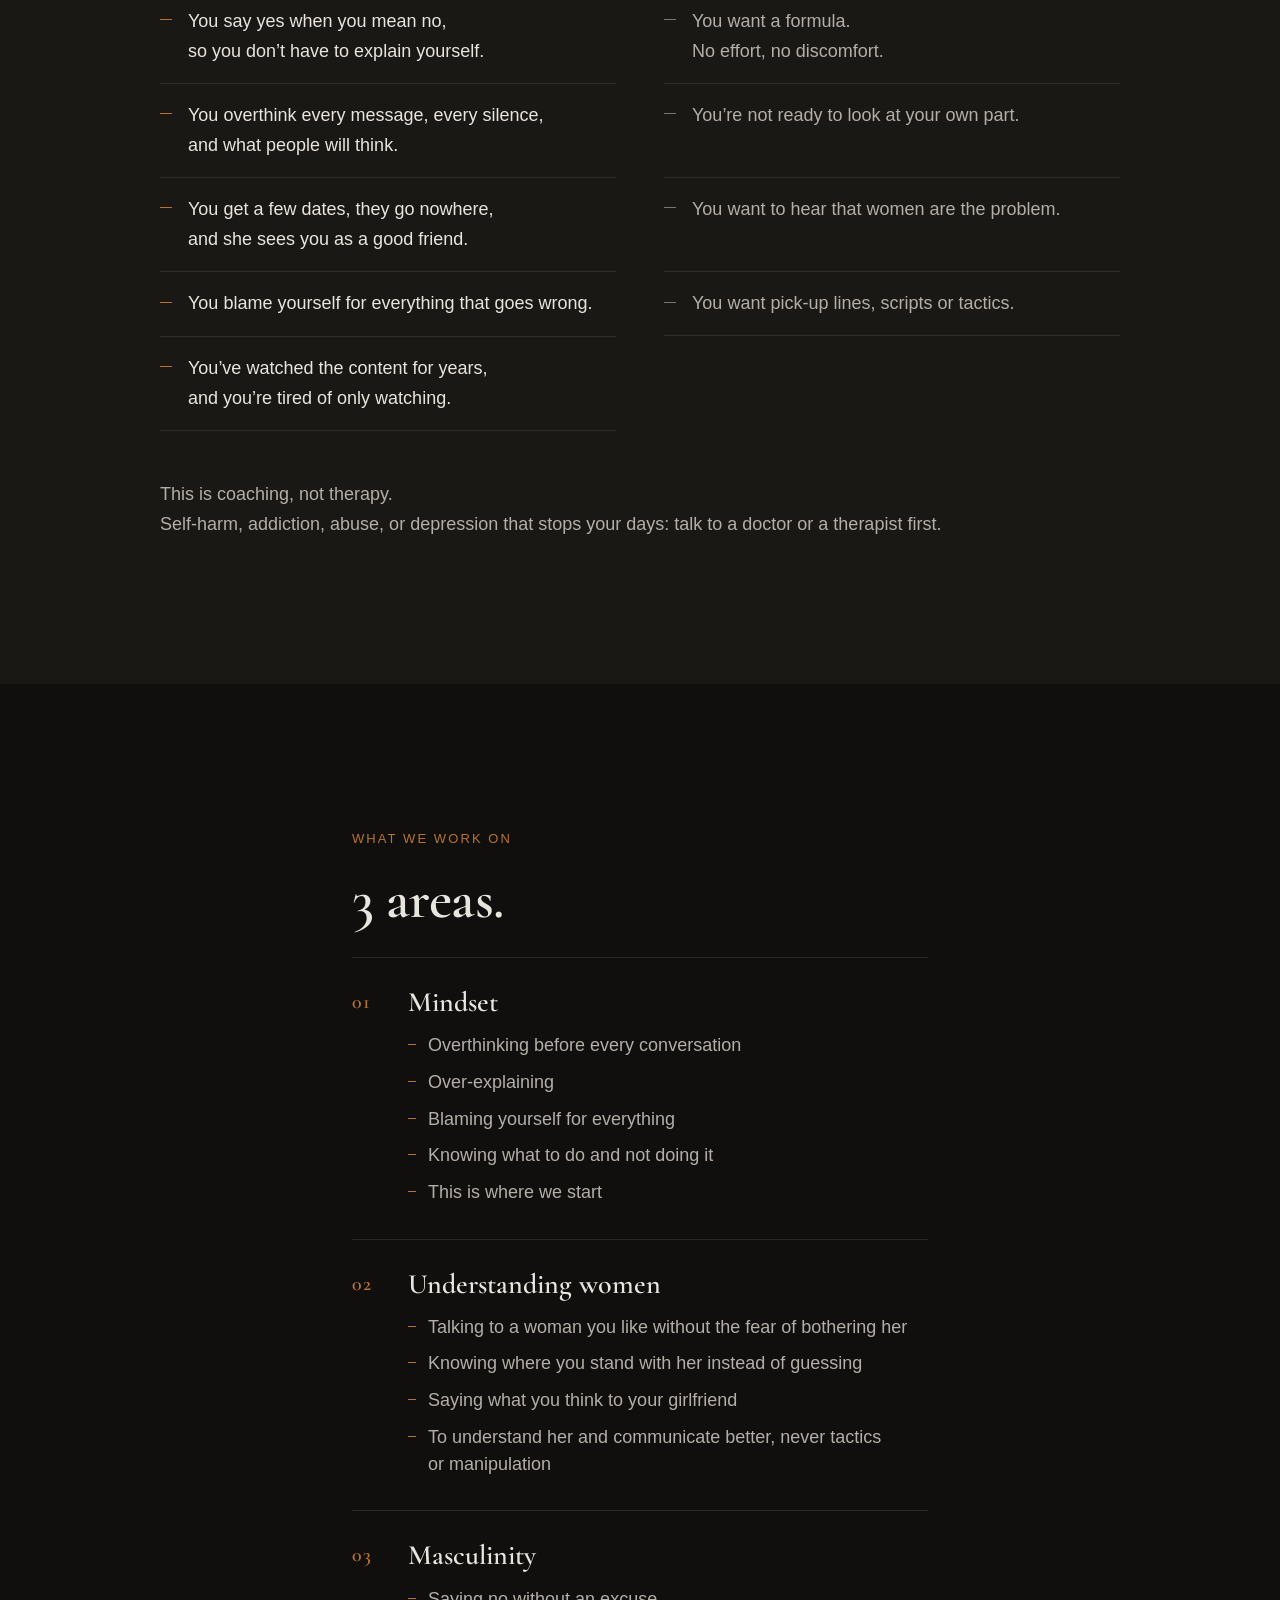
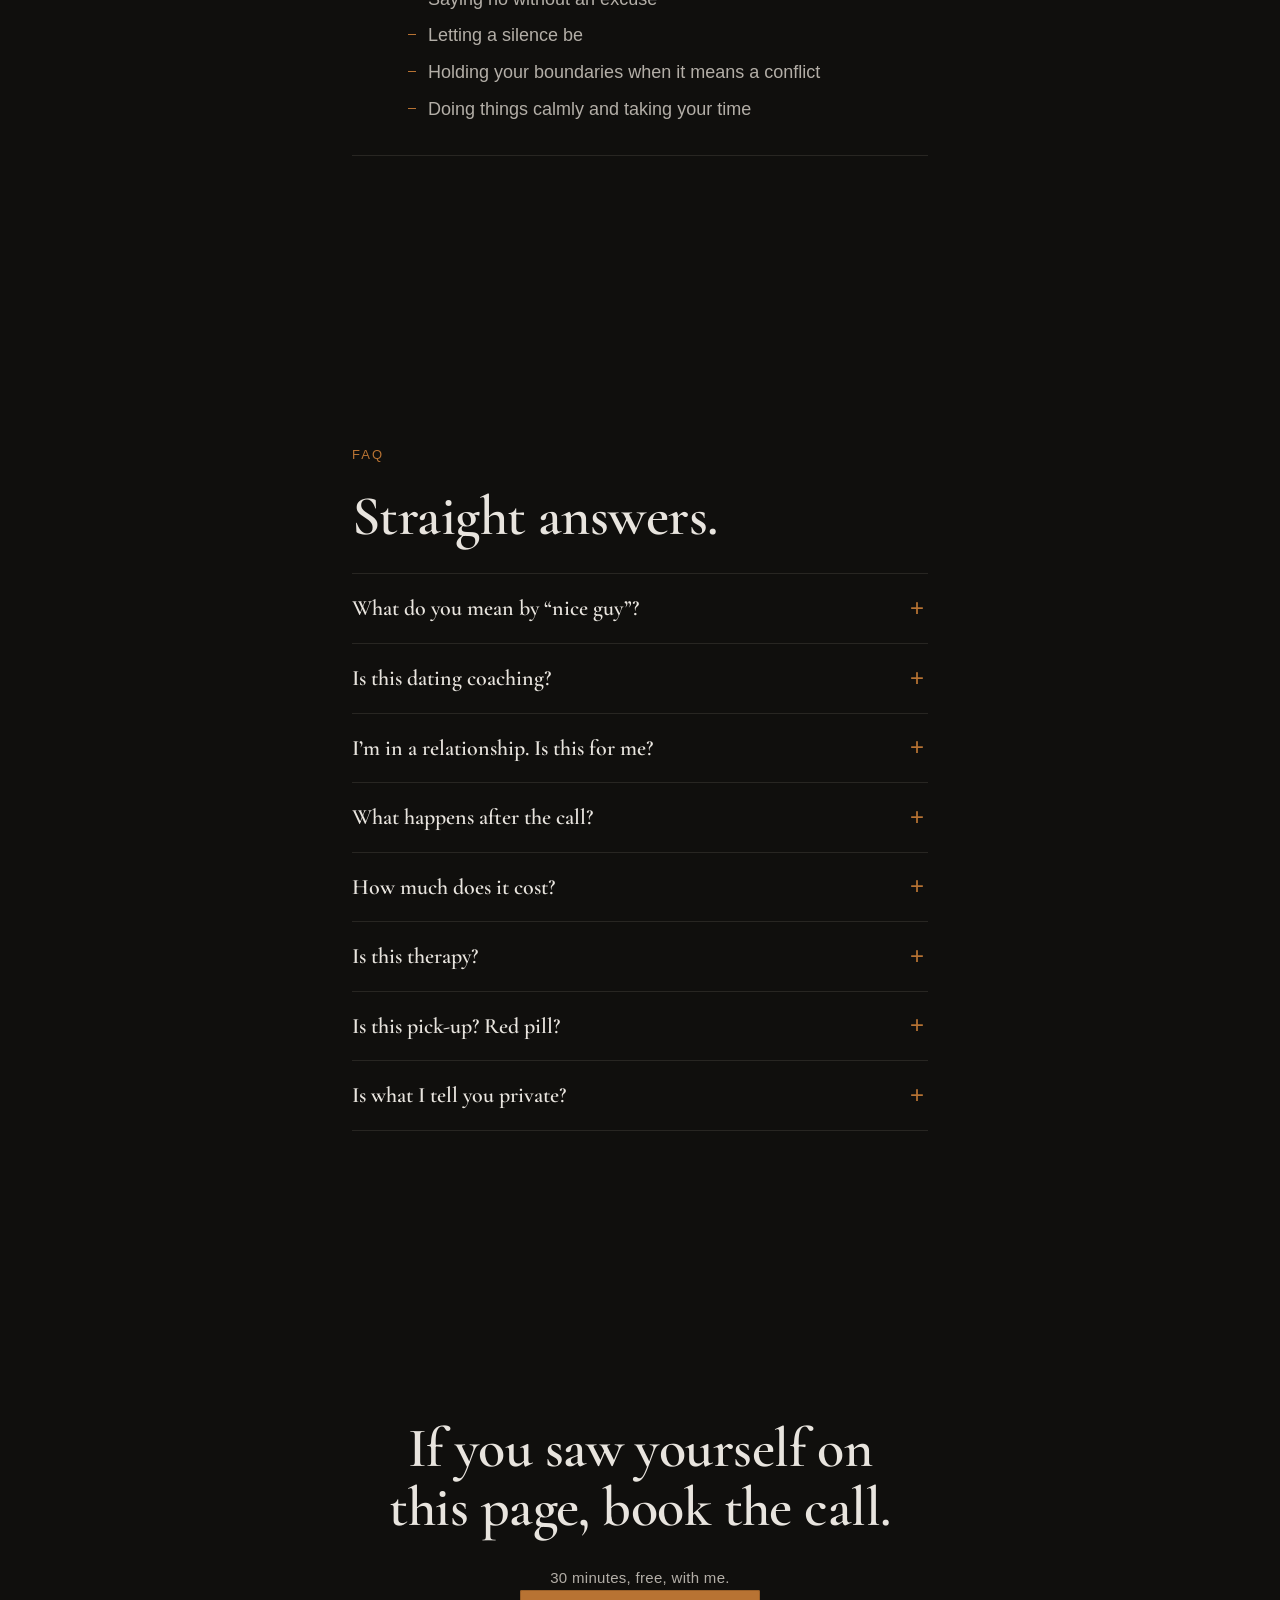
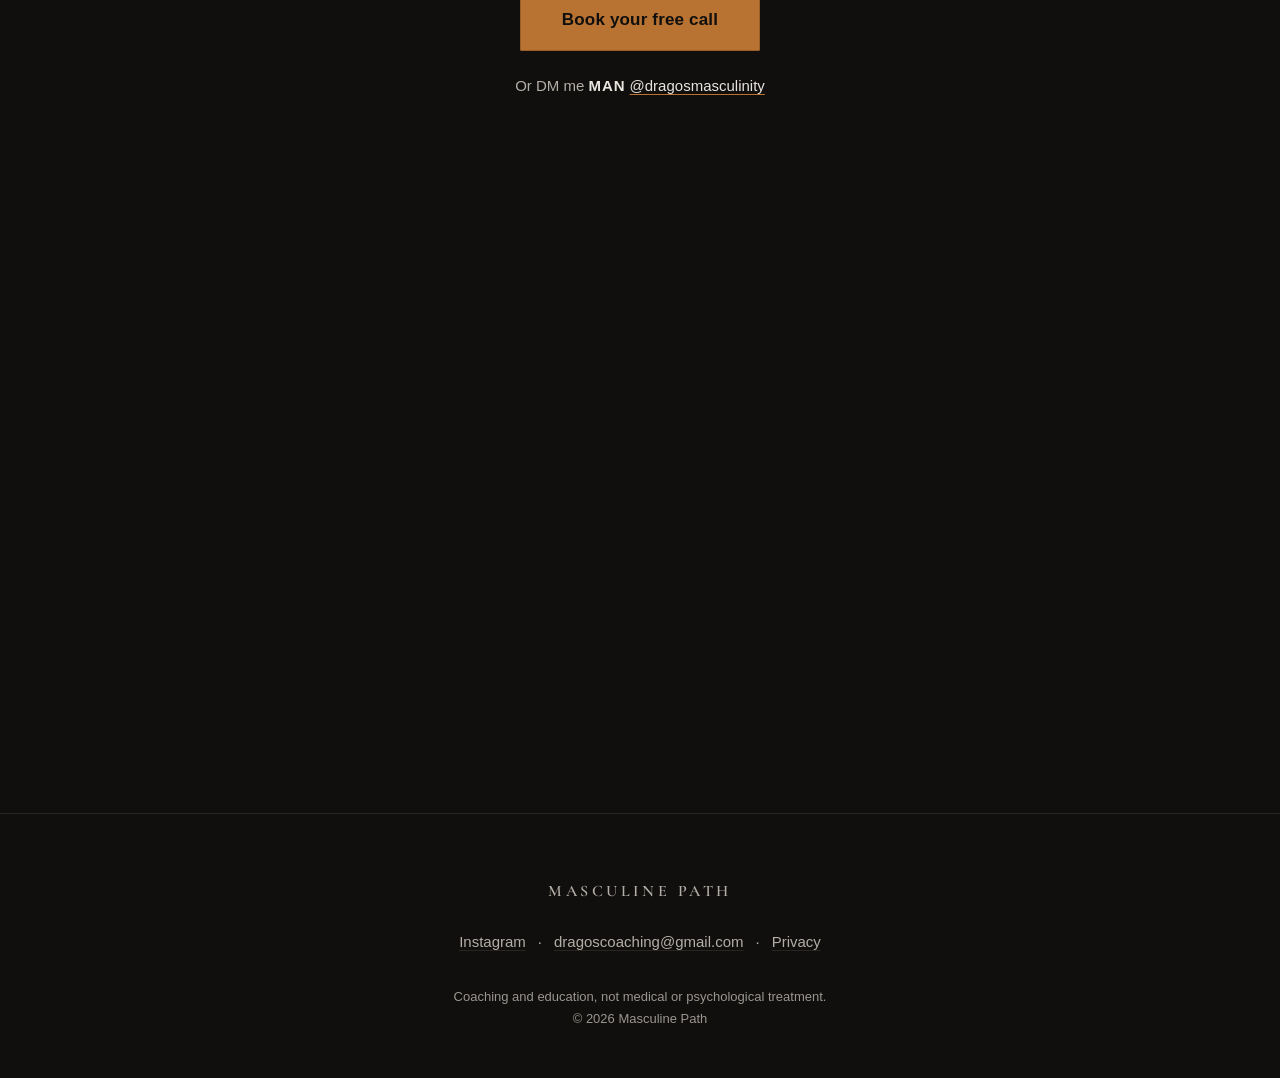
==== commit 28a8e182: "Who I am: the new story, from Dragoș's own answers Co-Authored-By: Claude Opus 5.5 <noreply@anthropi" ====
--- a/index.html
+++ b/index.html
@@ -84,10 +84,14 @@
       <p class="eyebrow">Who I am</p>
       <h2 id="about-title" class="h2">I’m Dragoș.<br>I was the nice guy.</h2>
       <div class="prose">
-        <p>I said yes when I meant no. I let an ex cross my boundaries because I wanted to avoid conflict. I hated silence and awkward moments, I overthought what people would think of me, and I blamed myself for everything.</p>
-        <p>For years I watched self-improvement and masculinity content. I admired those men, and I didn’t have the discipline to act on any of it.</p>
-        <p>What got me out was small. I realised I can stay silent and nothing happens. I texted “No, I won’t be able to come.” and nothing more. And I started doing things calmly, taking my time.</p>
-        <p>I live in Zurich. I coach in English, German, Romanian, French, Italian and Spanish.</p>
+        <p>When my ex did something that upset me and I said so, she got mad at my tone. And I was the one who apologised. Every time.<br>I kept asking myself: why do I always have to apologise? I wasn’t wrong.</p>
+        <p>I did the same to myself. I planned big and never kept my word. Why can’t I just be disciplined? It’s not that hard. For years I watched self-improvement and masculinity content, and I never acted on any of it.</p>
+        <p>I said yes when I meant no. I overthought what everyone would think of me. I couldn’t stand a few seconds of silence. Maybe you know this feeling.</p>
+        <p>It cost me my self-respect, years of trying to change, and the chance to live with less fear and less “I’m not worth it.”</p>
+        <p>Then I read <em>No More Mr. Nice Guy</em> by Robert Glover. I saw myself in it. It made me think about who I really was, and who I could be.</p>
+        <p>What got me out was small. The first times I texted no, I waited before sending it and rewrote it to sound softer. Then I sent “No, I won’t be able to come.” and nothing more. Nothing happened. I learned I can stay silent and nothing happens. I started doing things calmly, taking my time.</p>
+        <p>Now I plan something and I do it. I talk to strangers without overthinking it. I say and do what I want, and I still respect others. Women are drawn to me now, and dating goes well.</p>
+        <p>That’s why I coach men who are where I was years ago. I know how much being the nice guy makes you suffer, and I want to turn nice guys into masculine men. I live in Zurich and coach online or in person, in English, German, Romanian, French, Italian or Spanish. Wherever you are, you can do this in your own language.</p>
       </div>
     </div>
   </section>
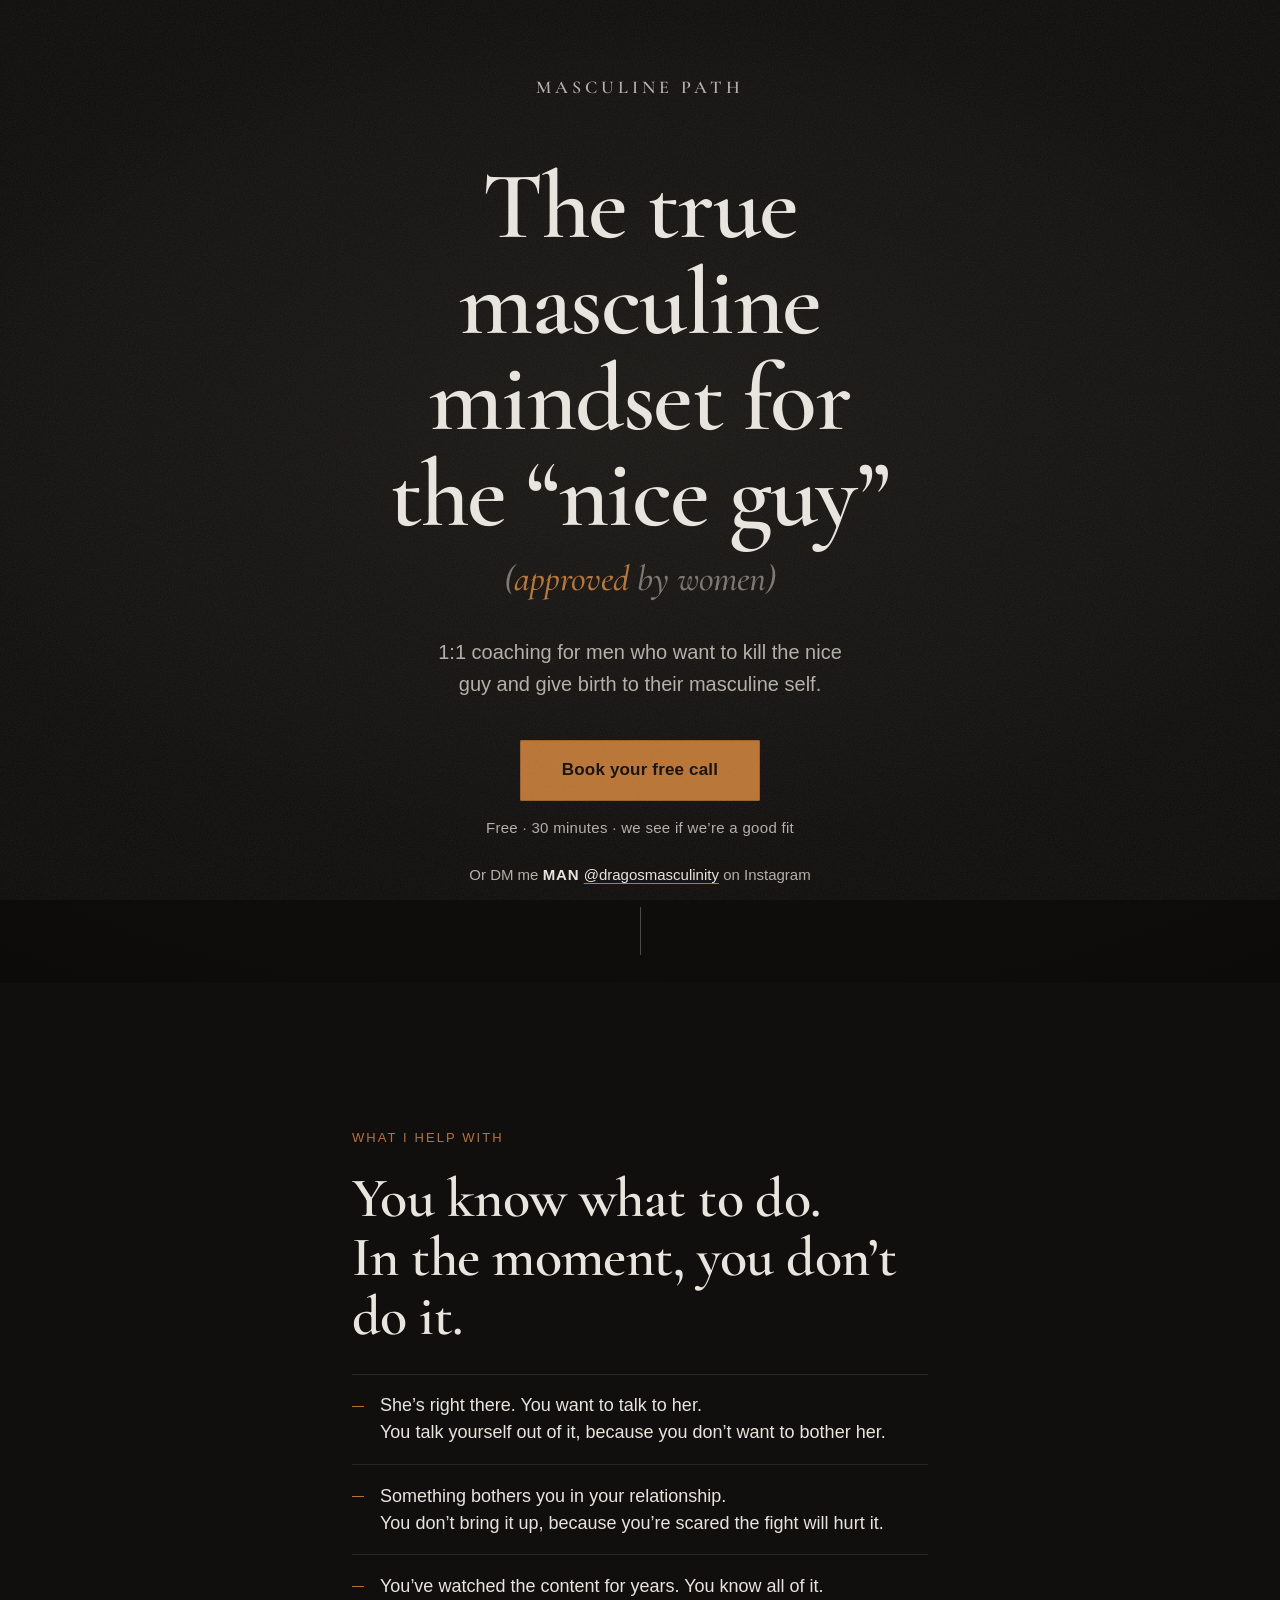
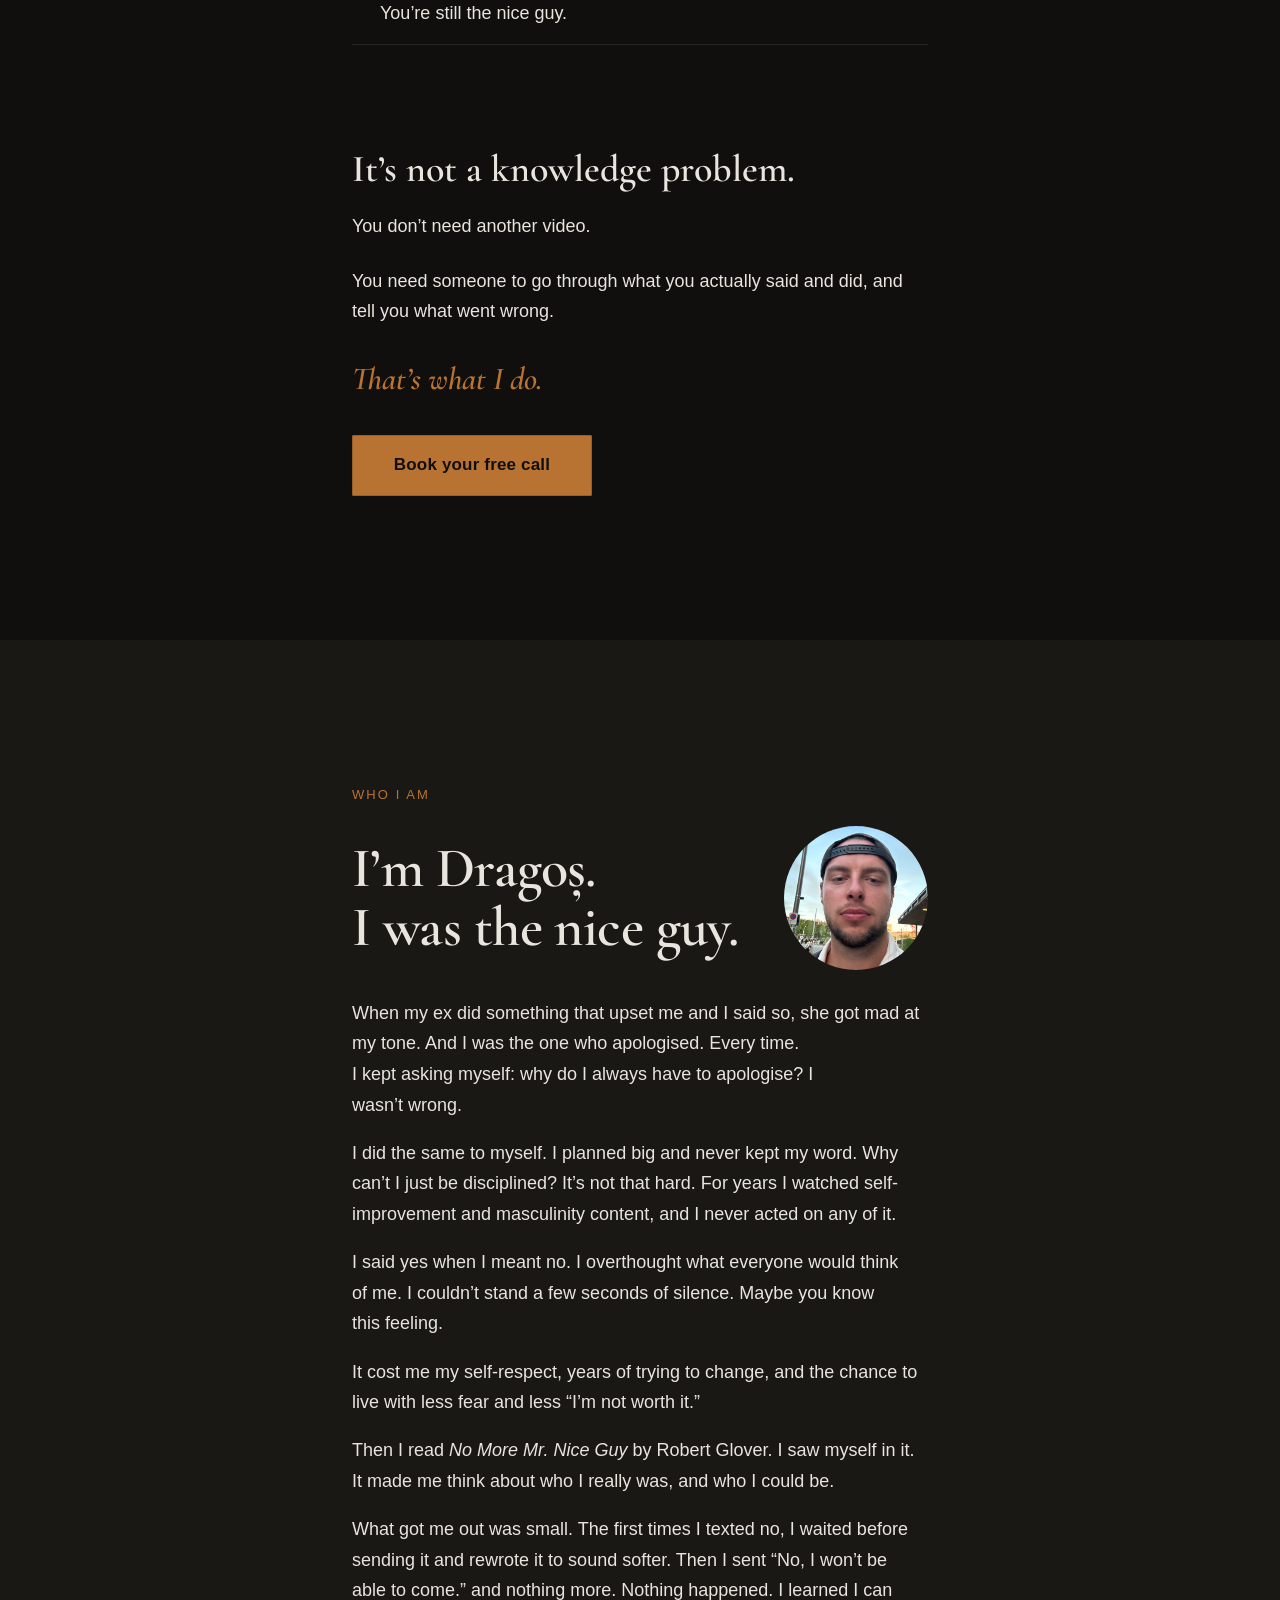
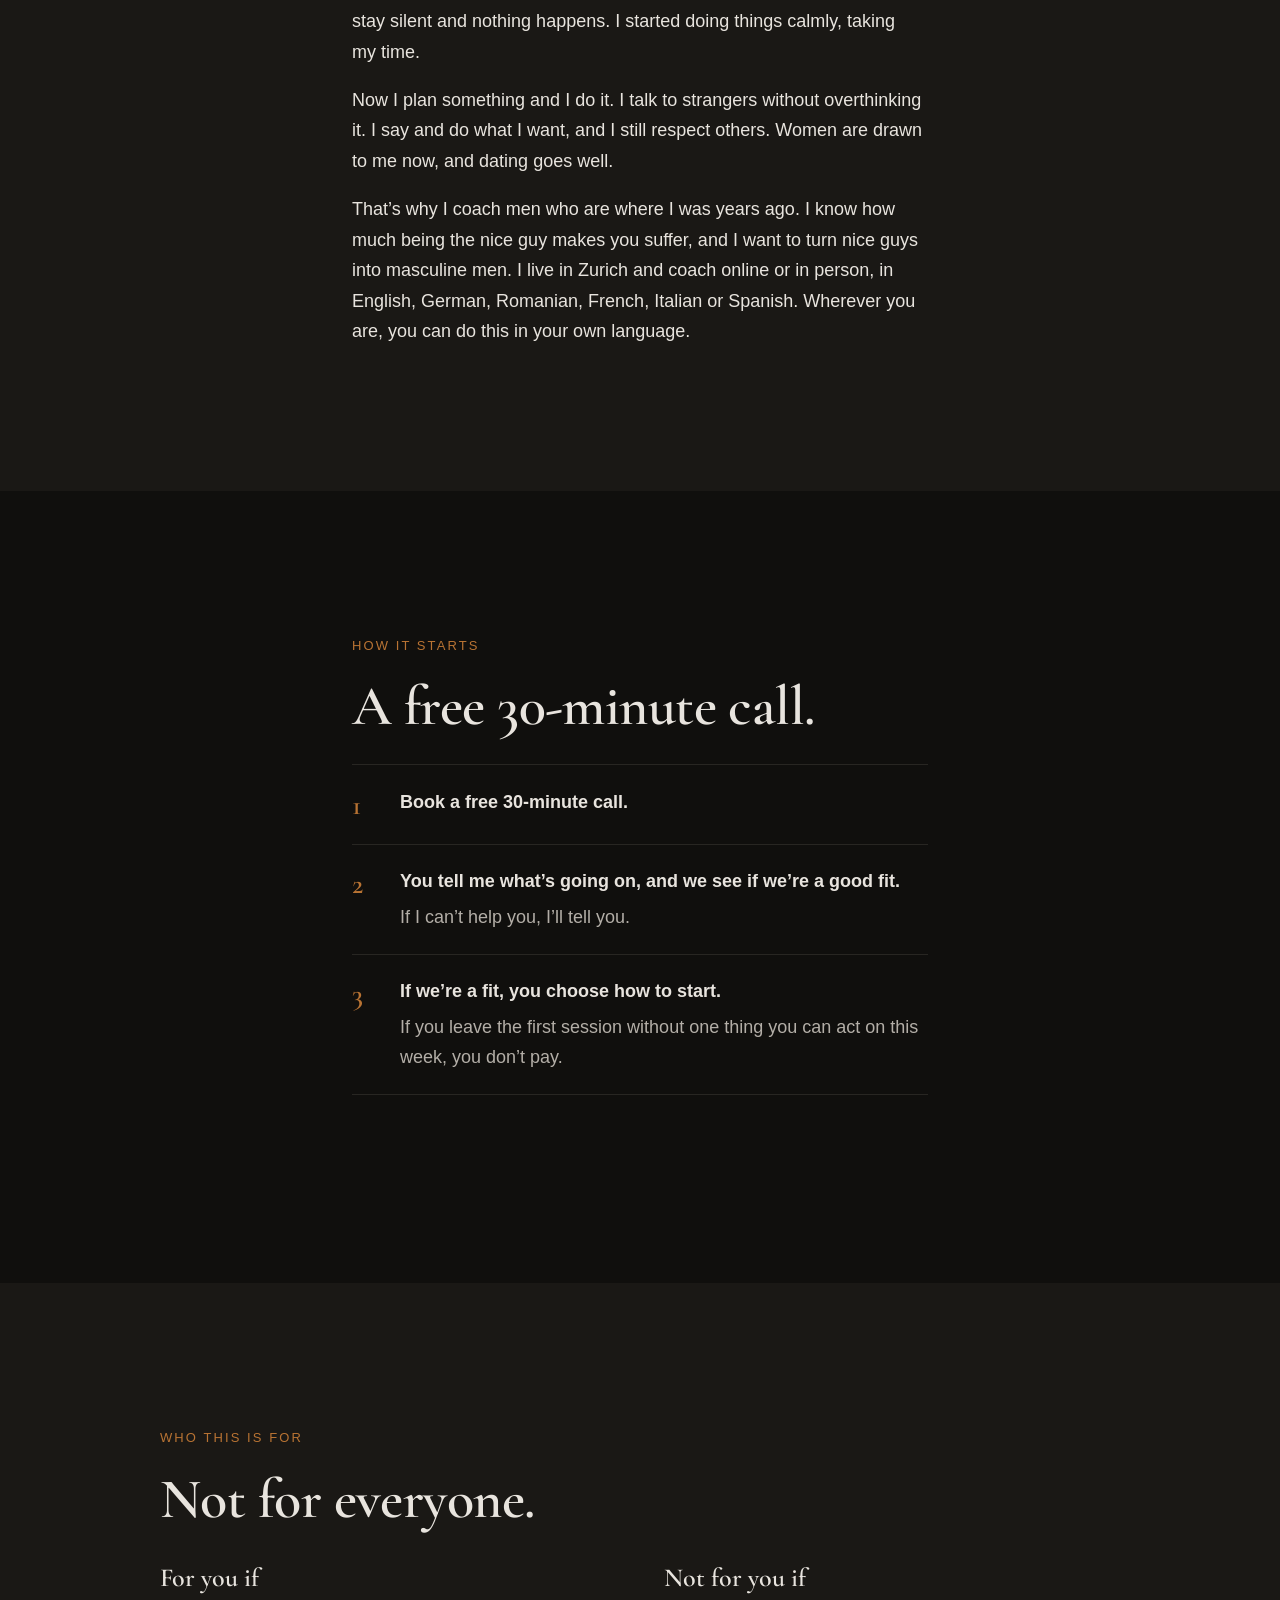
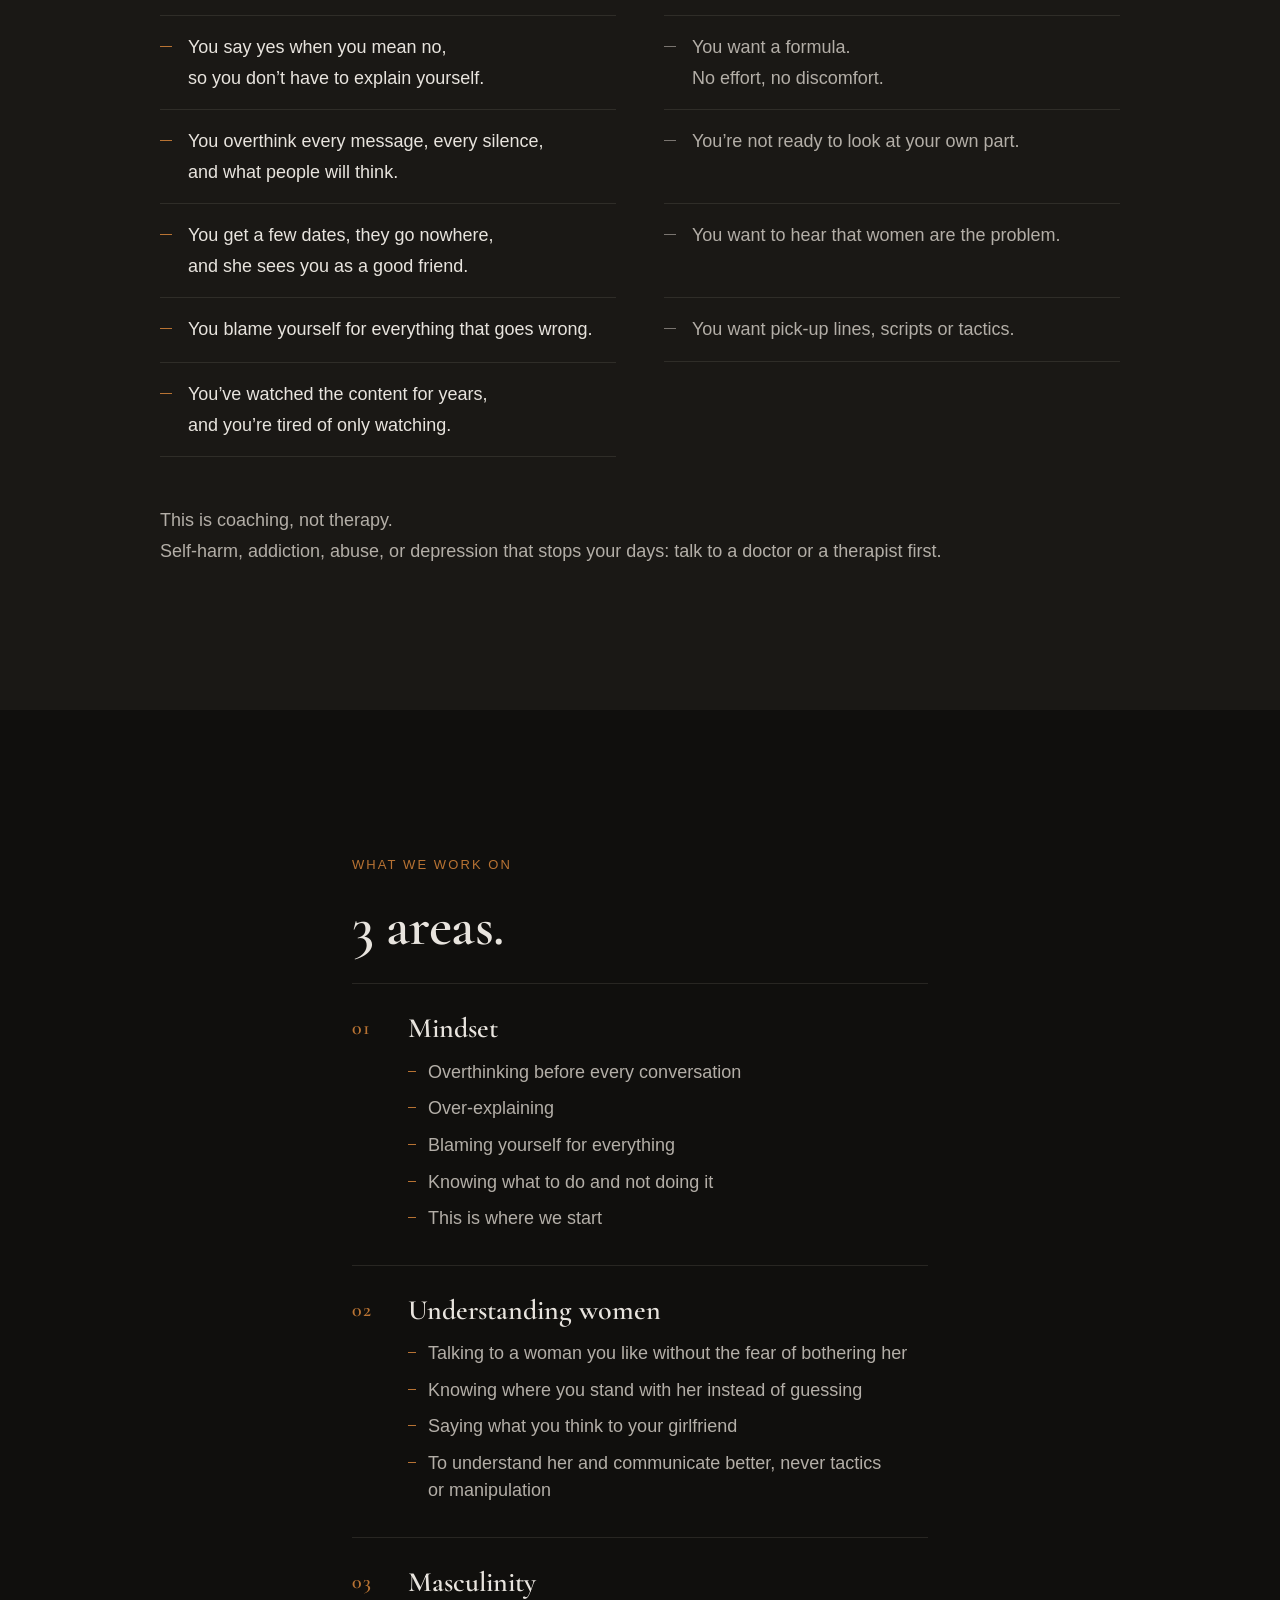
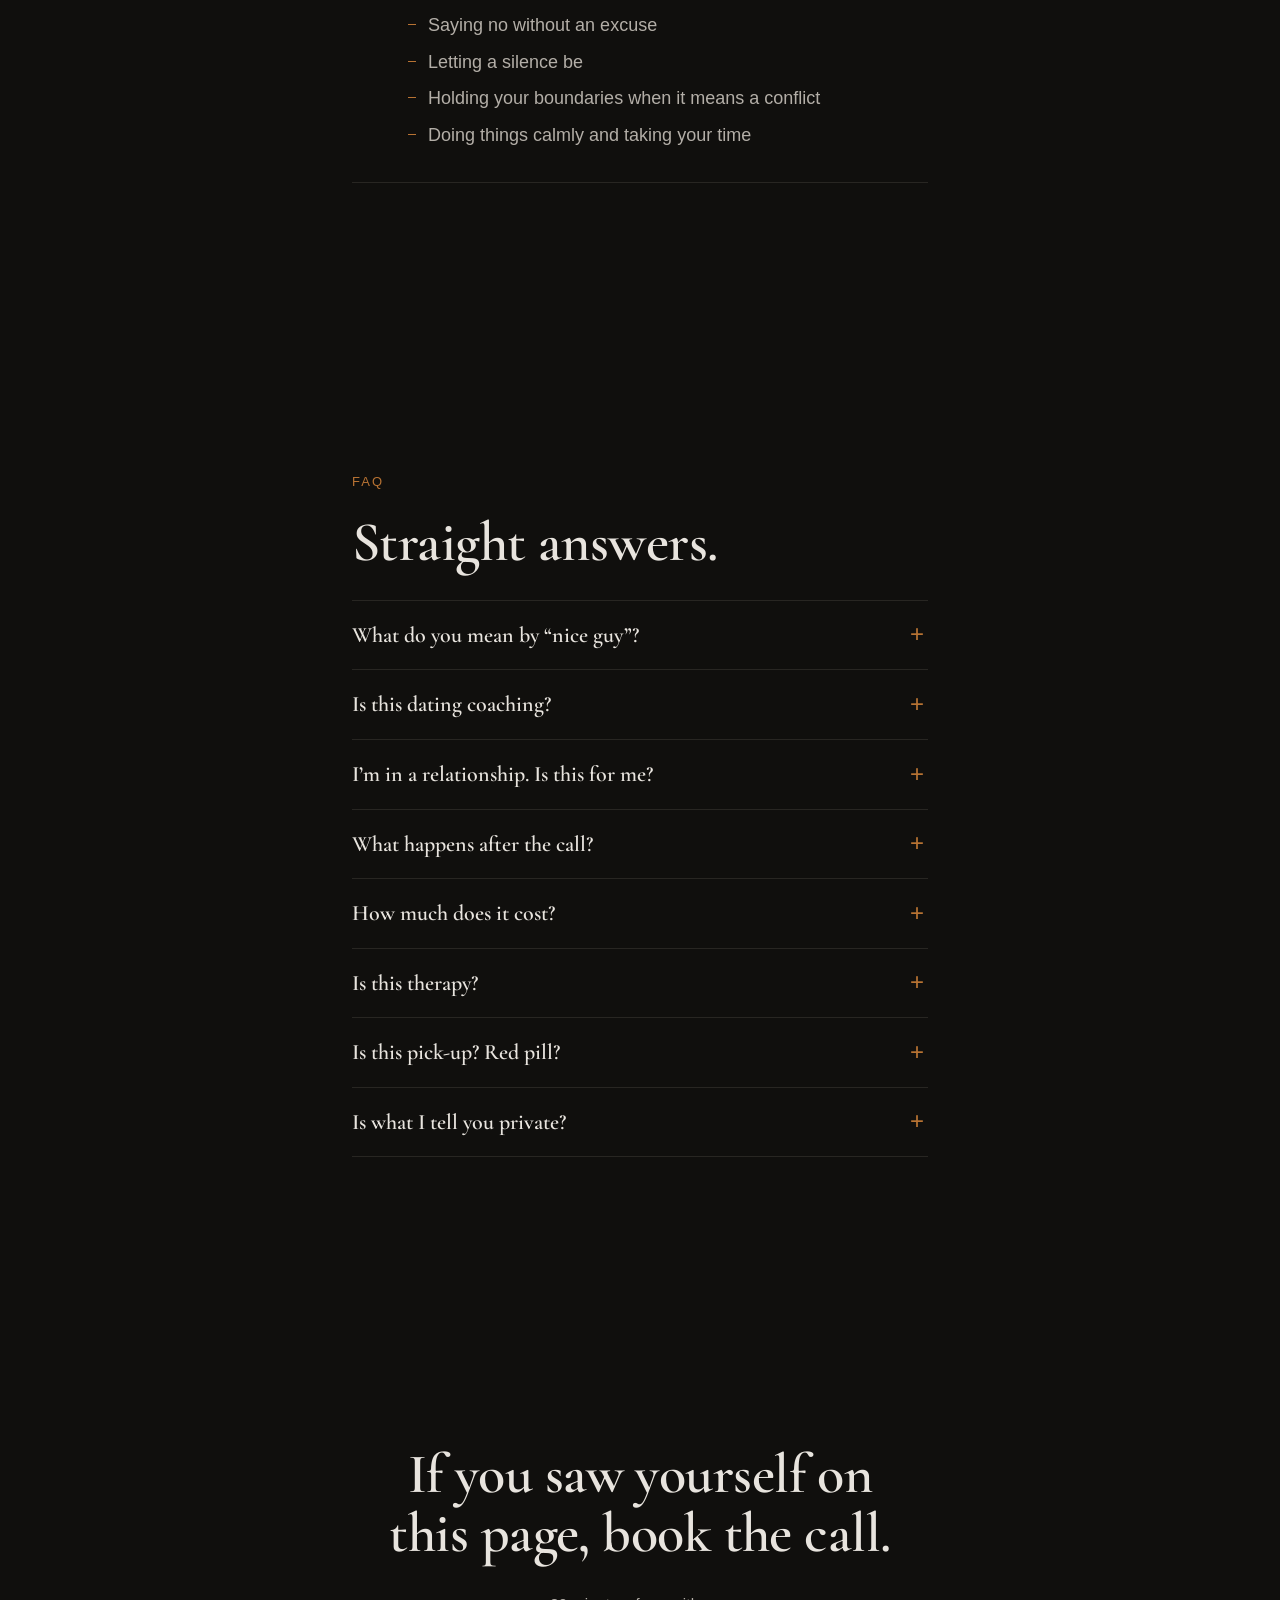
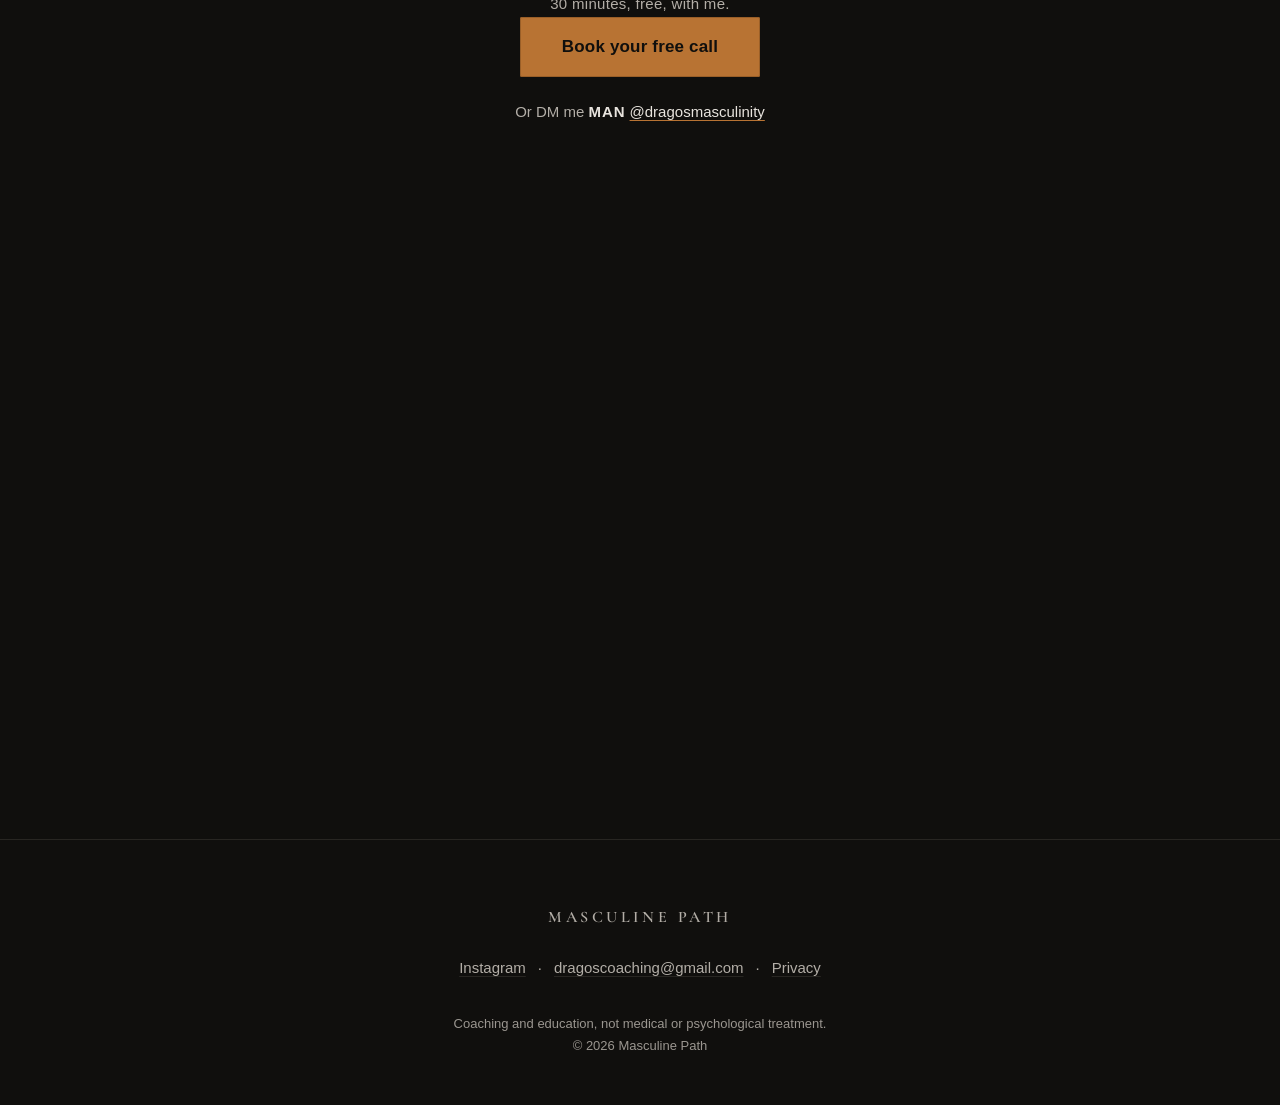
==== commit c4dd39e7: "Who I am: round photo of Dragoș beside the headline Co-Authored-By: Claude Opus 5.5 <noreply@anthrop" ====
--- a/index.html
+++ b/index.html
@@ -82,7 +82,10 @@
   <section class="section section--surface" aria-labelledby="about-title">
     <div class="wrap reveal">
       <p class="eyebrow">Who I am</p>
-      <h2 id="about-title" class="h2">I’m Dragoș.<br>I was the nice guy.</h2>
+      <div class="about-head">
+        <h2 id="about-title" class="h2">I’m Dragoș.<br>I was the <span class="nowrap">nice guy.</span></h2>
+        <img class="about-photo" src="dragos.jpg" width="480" height="480" alt="Dragoș" loading="lazy" decoding="async">
+      </div>
       <div class="prose">
         <p>When my ex did something that upset me and I said so, she got mad at my tone. And I was the one who apologised. Every time.<br>I kept asking myself: why do I always have to apologise? I wasn’t wrong.</p>
         <p>I did the same to myself. I planned big and never kept my word. Why can’t I just be disciplined? It’s not that hard. For years I watched self-improvement and masculinity content, and I never acted on any of it.</p>
--- a/style.css
+++ b/style.css
@@ -94,6 +94,9 @@
 }
 .h3--small { font-size: clamp(1.5rem, 5vw, 1.875rem); margin-top: 3.5rem; }
 .prose p + p { margin-top: 1.1rem; }
+.about-head { display: flex; align-items: center; justify-content: space-between; gap: 1.25rem; margin-bottom: 1.75rem; }
+.about-head .h2 { margin-bottom: 0; }
+.about-photo { flex: none; width: clamp(5.5rem, 24vw, 9rem); height: auto; aspect-ratio: 1; border-radius: 50%; object-fit: cover; }
 .prose p { text-wrap: pretty; }
 .beat {
   font-family: var(--display);
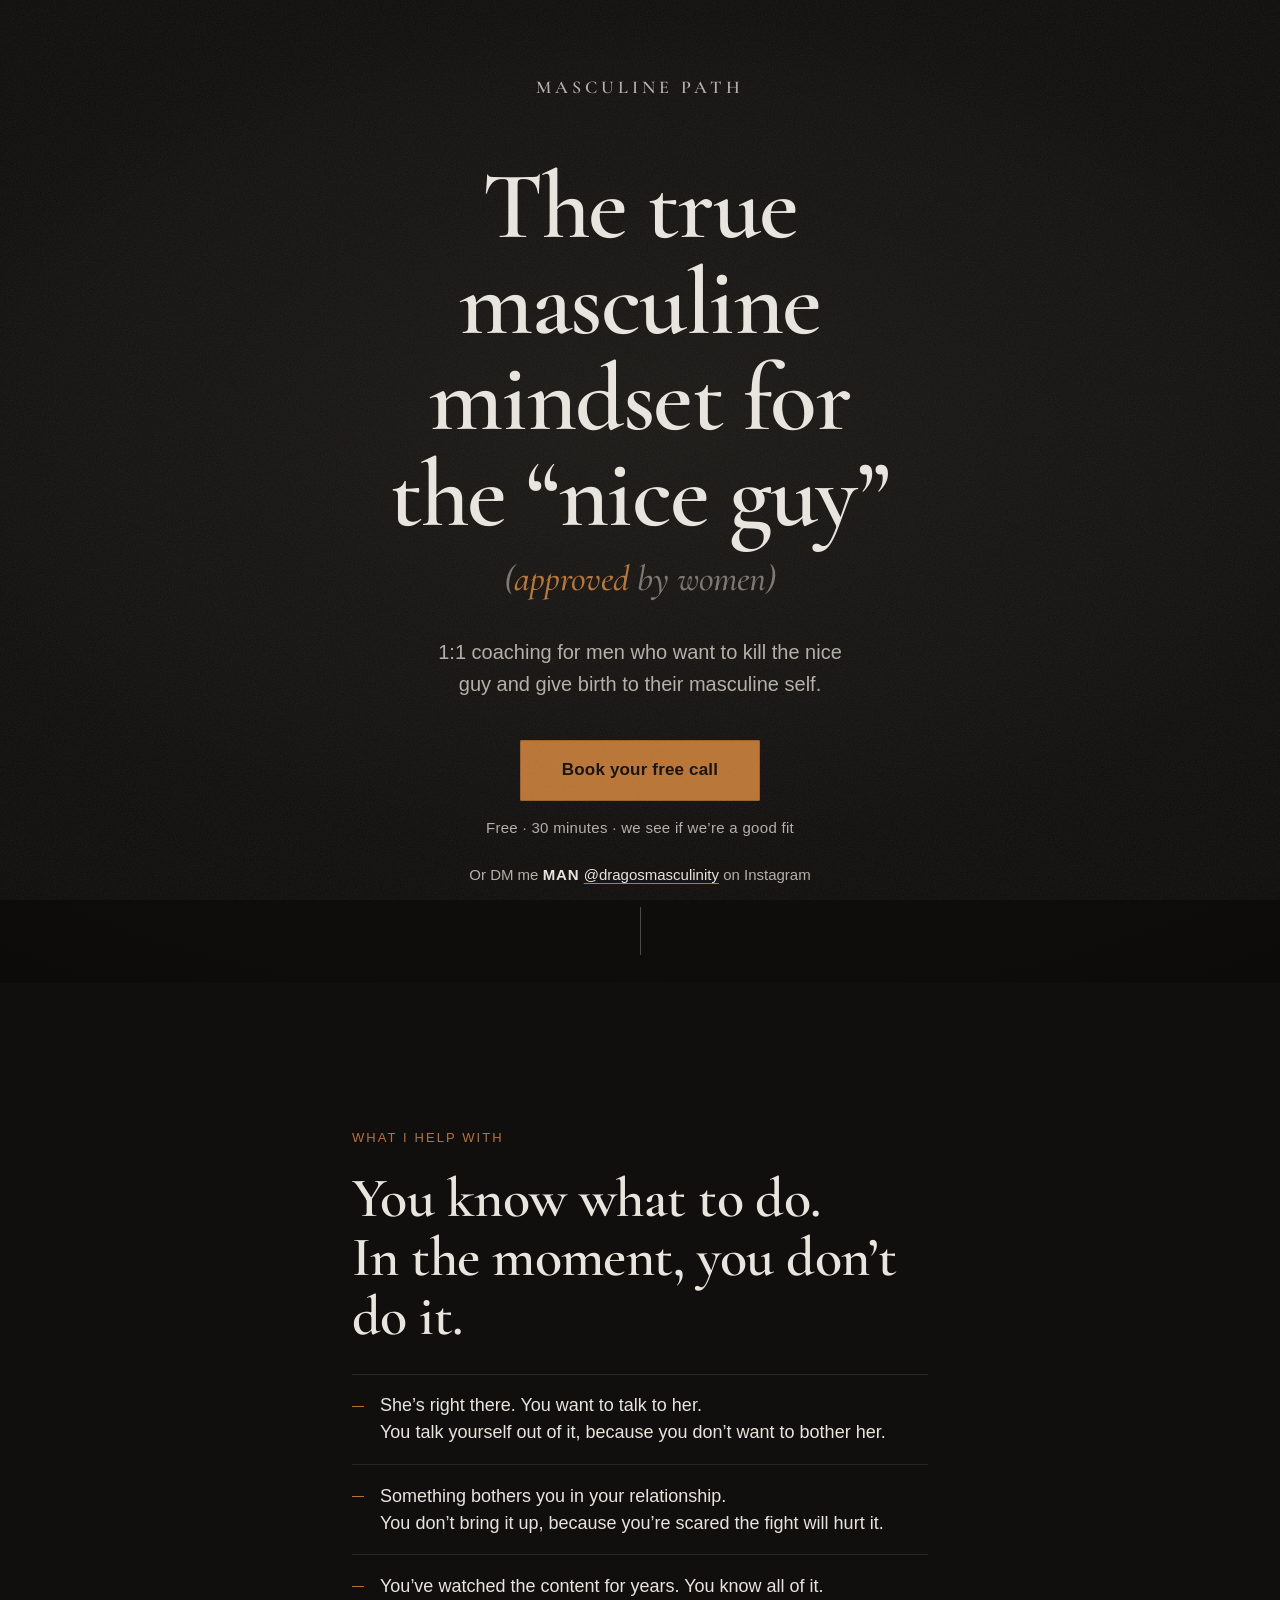
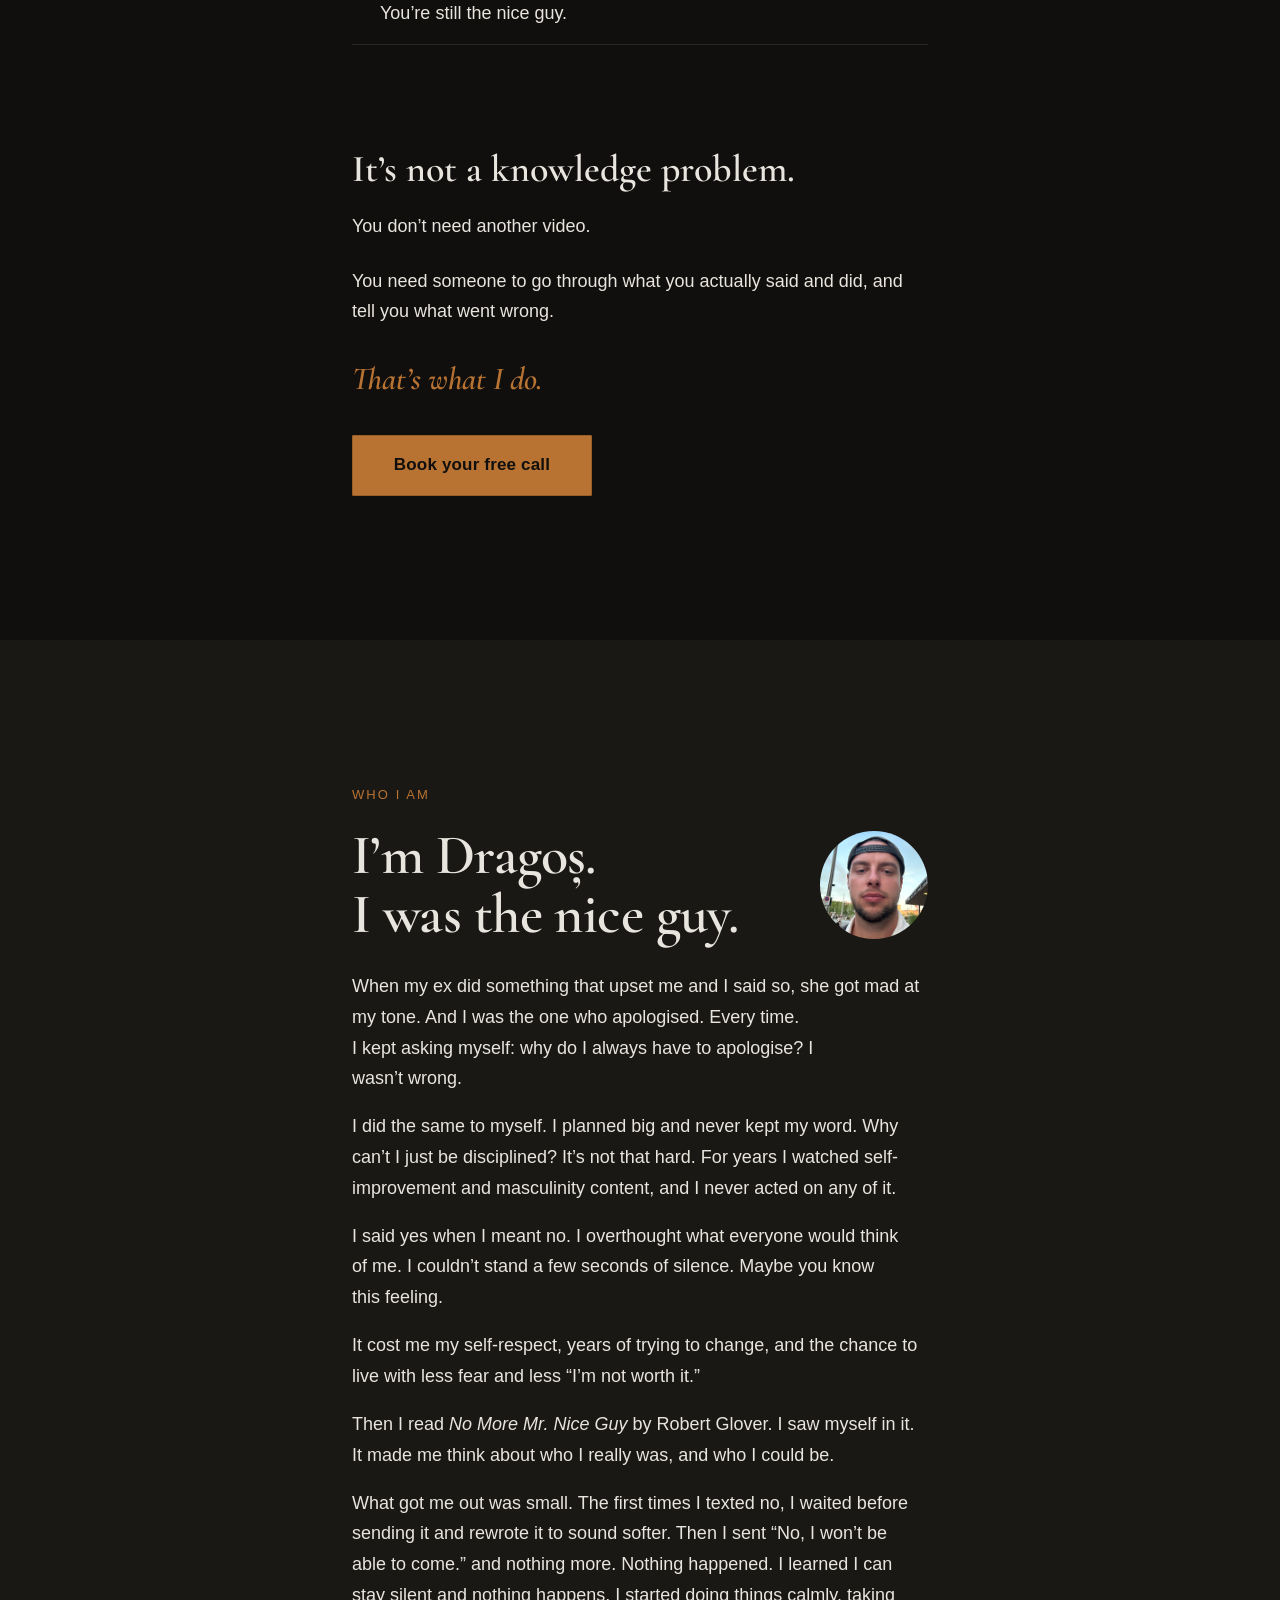
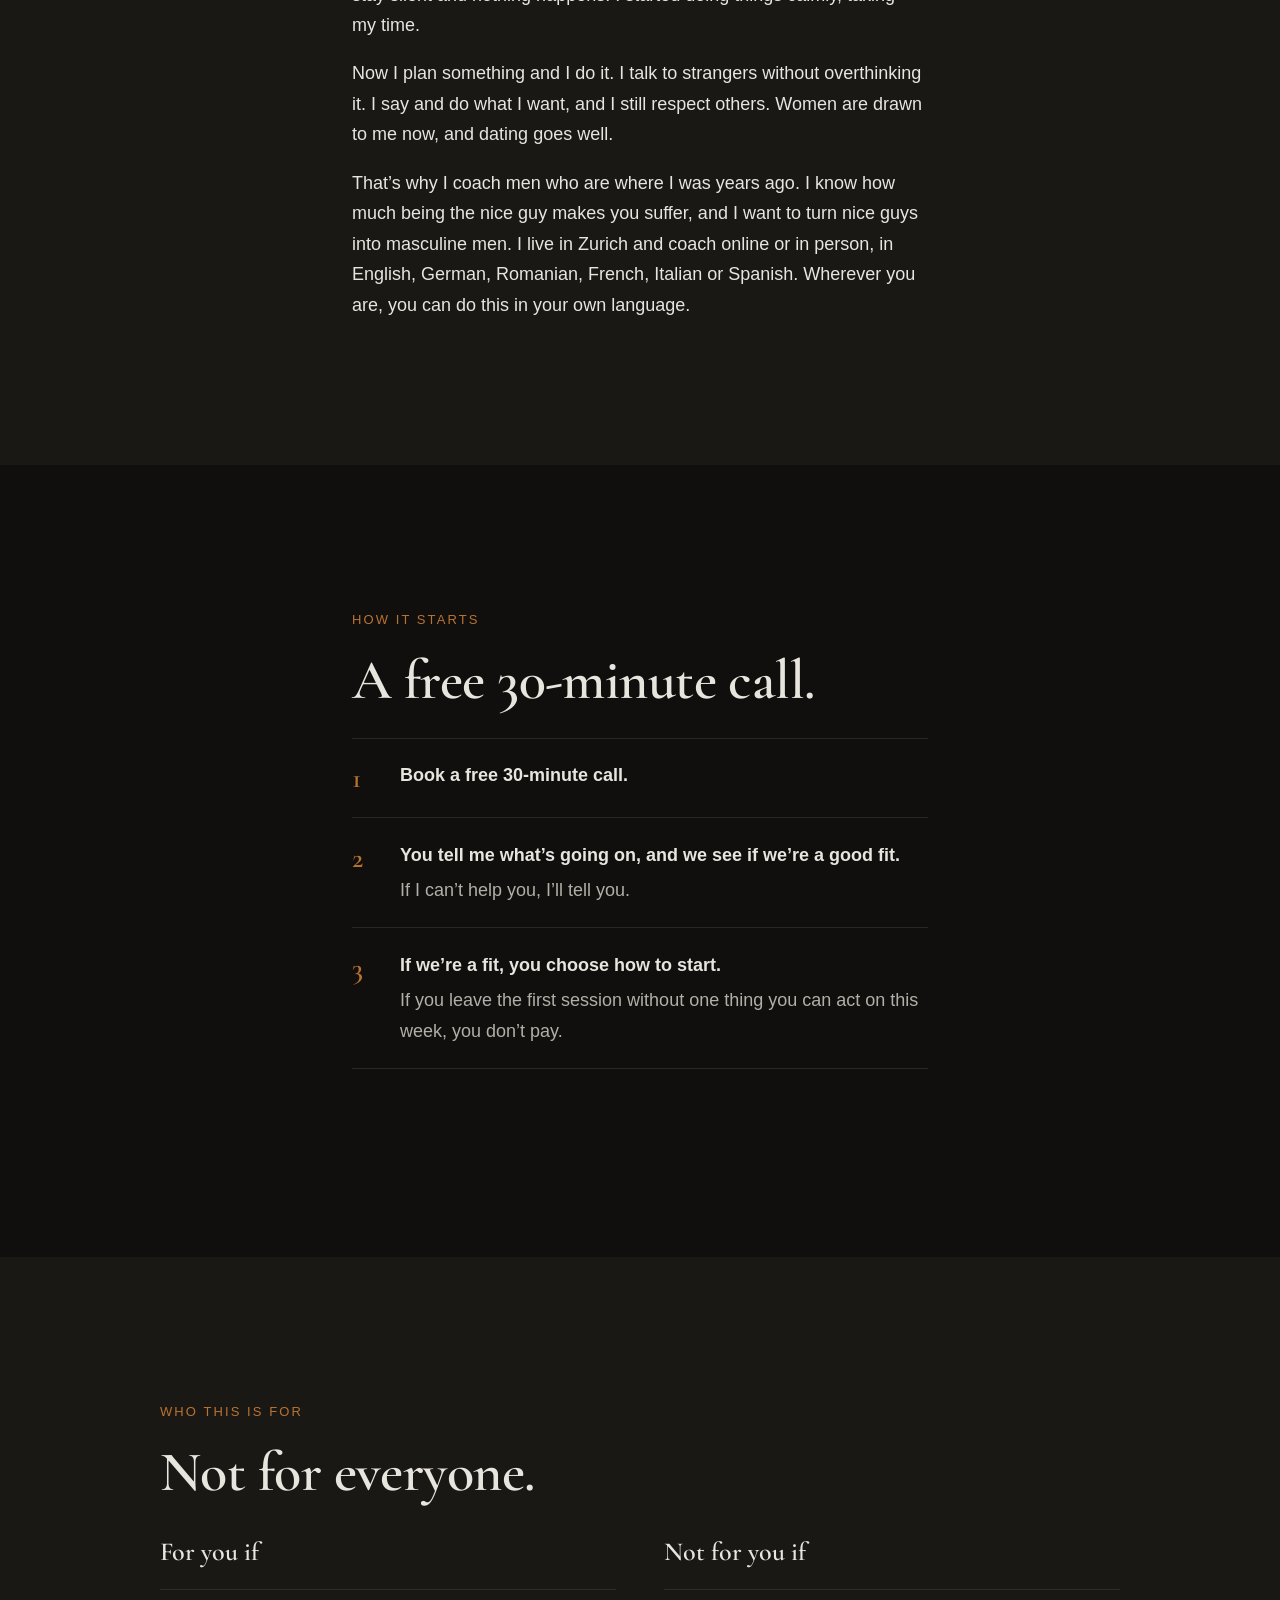
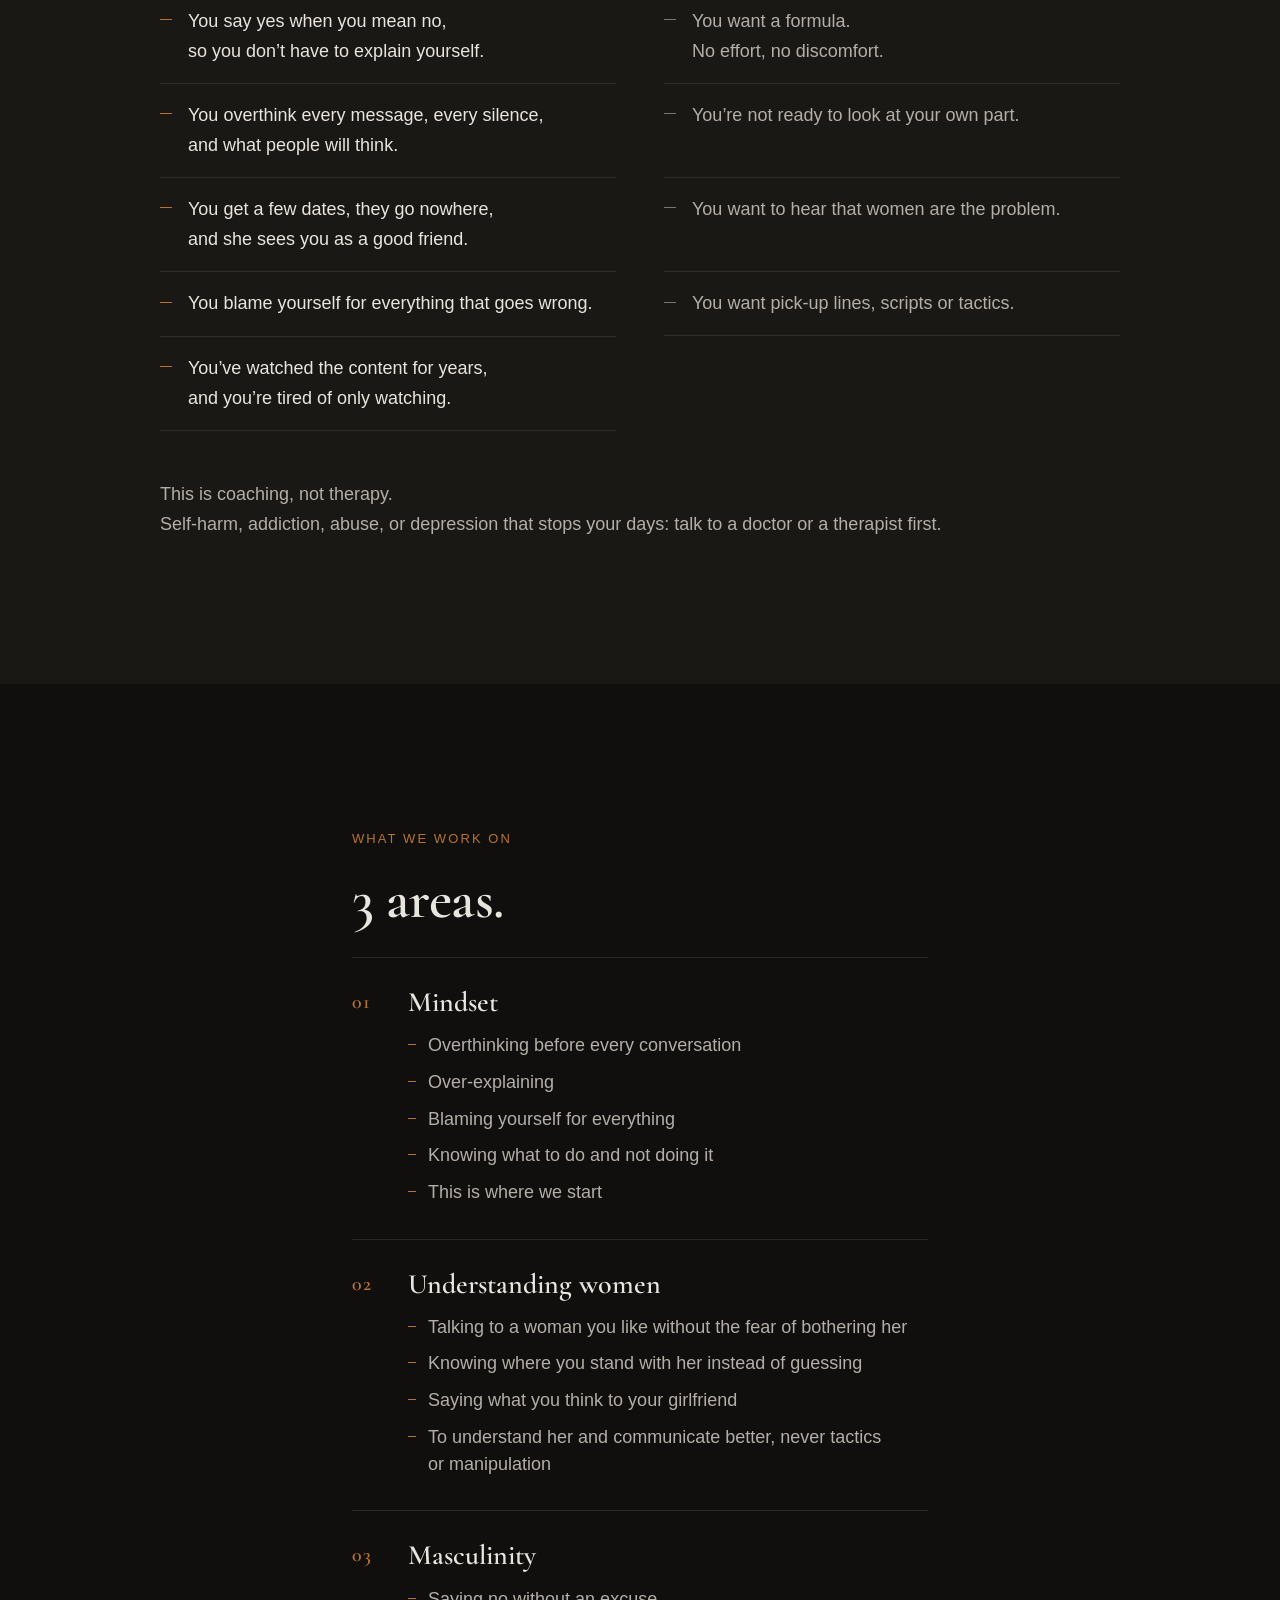
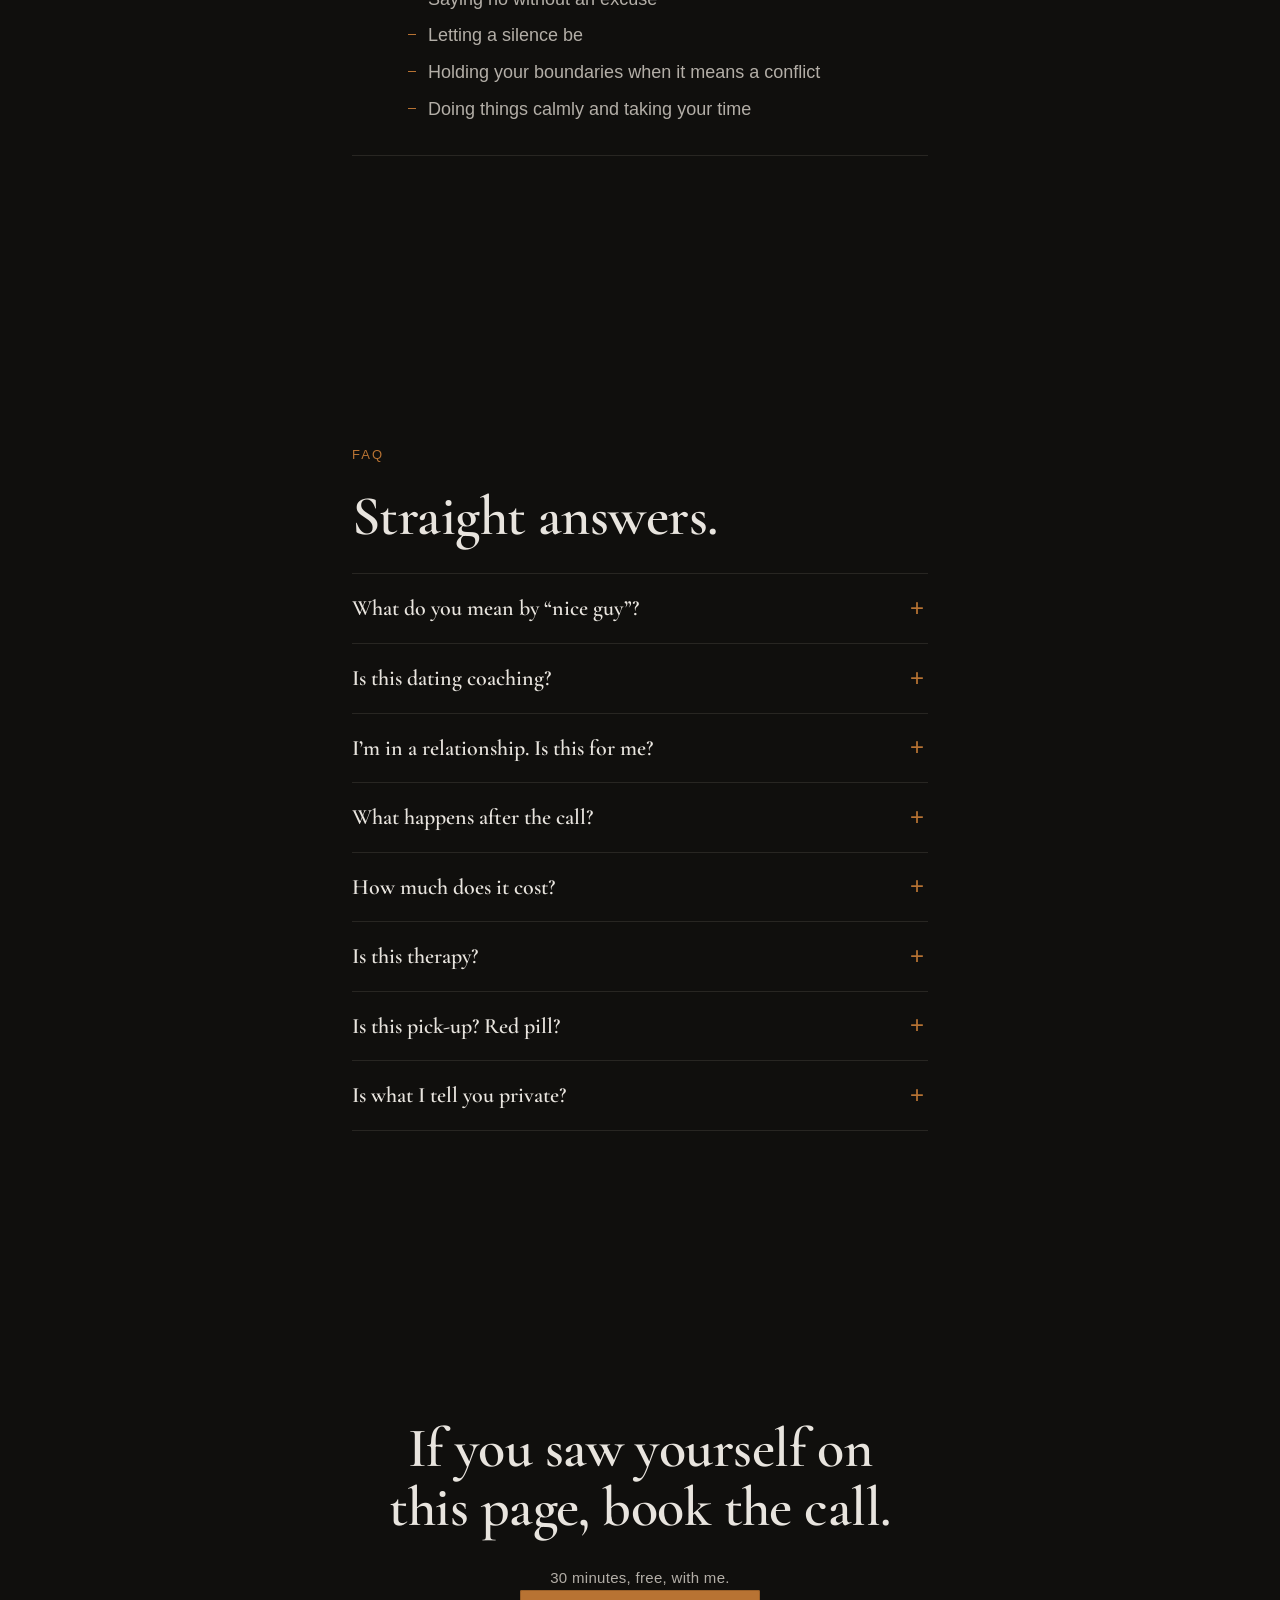
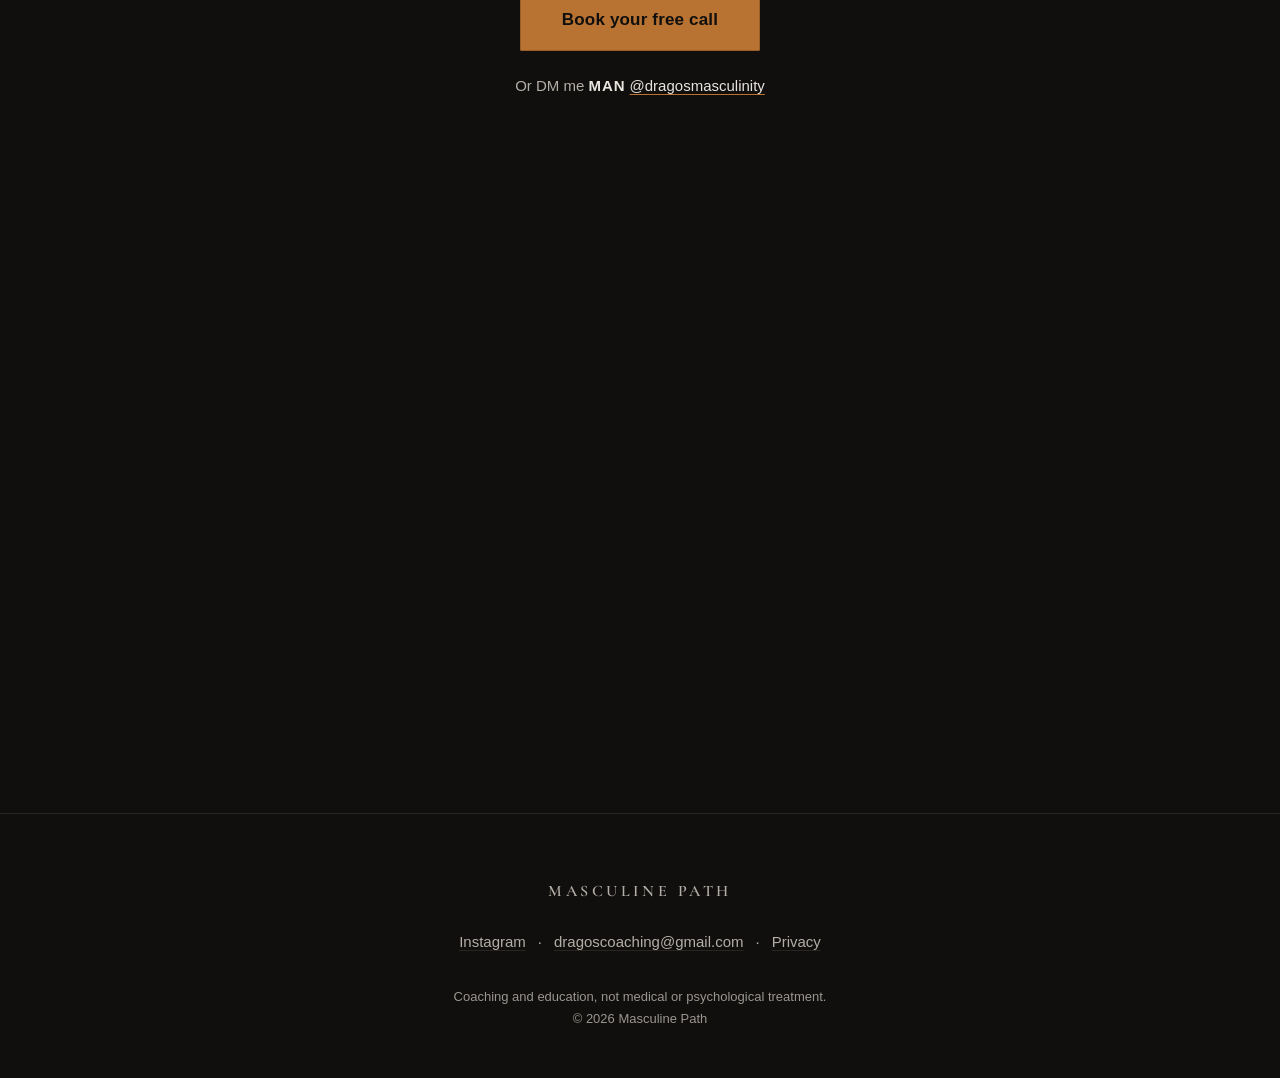
==== commit 0e757dd3: "Who I am photo: smaller, and cache-busted CSS so it shows round everywhere Co-Authored-By: Claude Op" ====
--- a/index.html
+++ b/index.html
@@ -28,7 +28,7 @@
 <link rel="preconnect" href="https://cdn.fontshare.com" crossorigin>
 <link href="https://fonts.googleapis.com/css2?family=Cormorant+Garamond:ital,wght@0,500;0,600;0,700;1,500;1,600&display=swap" rel="stylesheet">
 <link href="https://api.fontshare.com/v2/css?f[]=satoshi@400,500,700&display=swap" rel="stylesheet">
-<link rel="stylesheet" href="style.css">
+<link rel="stylesheet" href="style.css?v=20261117">
 </head>
 <body>
 <a class="skip" href="#main">Skip to content</a>
@@ -84,7 +84,7 @@
       <p class="eyebrow">Who I am</p>
       <div class="about-head">
         <h2 id="about-title" class="h2">I’m Dragoș.<br>I was the <span class="nowrap">nice guy.</span></h2>
-        <img class="about-photo" src="dragos.jpg" width="480" height="480" alt="Dragoș" loading="lazy" decoding="async">
+        <img class="about-photo" src="dragos.jpg" width="108" height="108" style="border-radius:50%" alt="Dragoș" loading="lazy" decoding="async">
       </div>
       <div class="prose">
         <p>When my ex did something that upset me and I said so, she got mad at my tone. And I was the one who apologised. Every time.<br>I kept asking myself: why do I always have to apologise? I wasn’t wrong.</p>
@@ -243,6 +243,6 @@
   </div>
 </footer>
 
-<script src="script.js" defer></script>
+<script src="script.js?v=20261117" defer></script>
 </body>
 </html>
--- a/style.css
+++ b/style.css
@@ -96,7 +96,7 @@
 .prose p + p { margin-top: 1.1rem; }
 .about-head { display: flex; align-items: center; justify-content: space-between; gap: 1.25rem; margin-bottom: 1.75rem; }
 .about-head .h2 { margin-bottom: 0; }
-.about-photo { flex: none; width: clamp(5.5rem, 24vw, 9rem); height: auto; aspect-ratio: 1; border-radius: 50%; object-fit: cover; }
+.about-photo { flex: none; width: clamp(4.5rem, 20vw, 6.75rem); height: auto; aspect-ratio: 1; border-radius: 50%; object-fit: cover; }
 .prose p { text-wrap: pretty; }
 .beat {
   font-family: var(--display);
